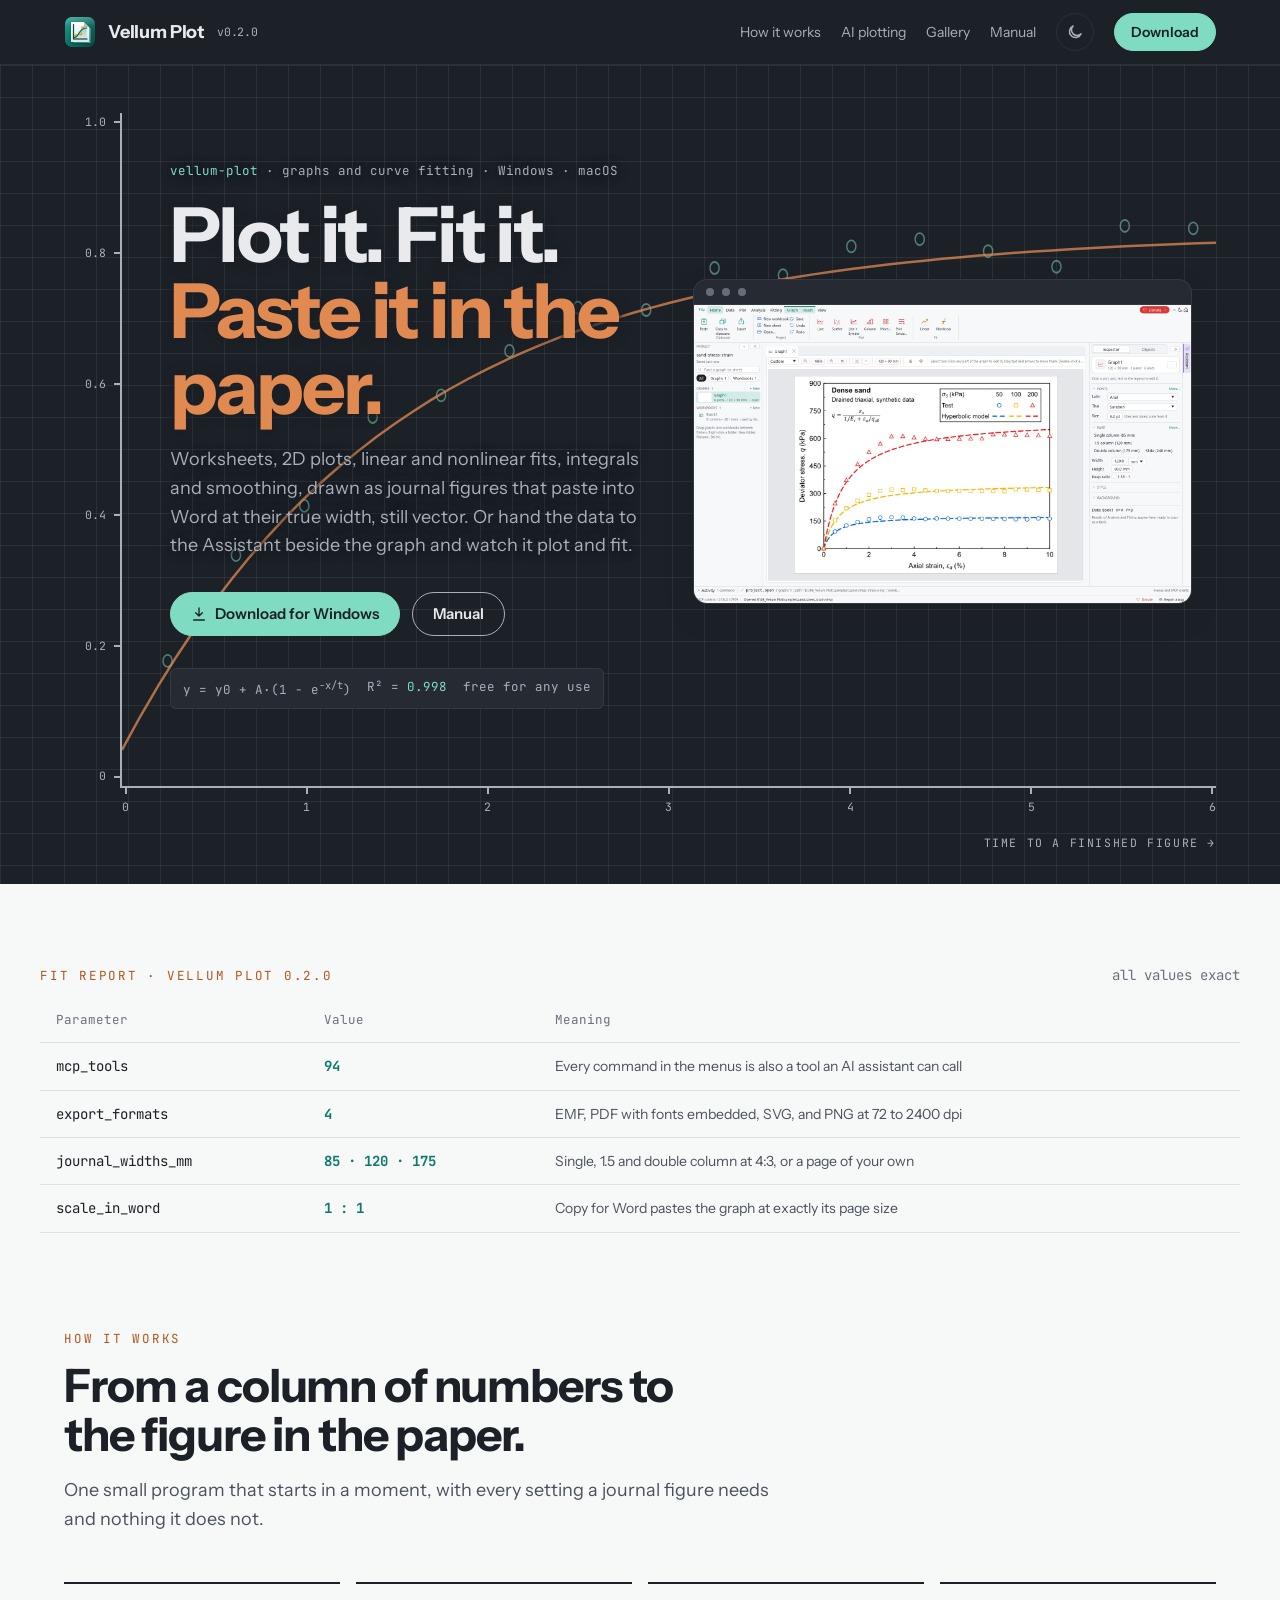
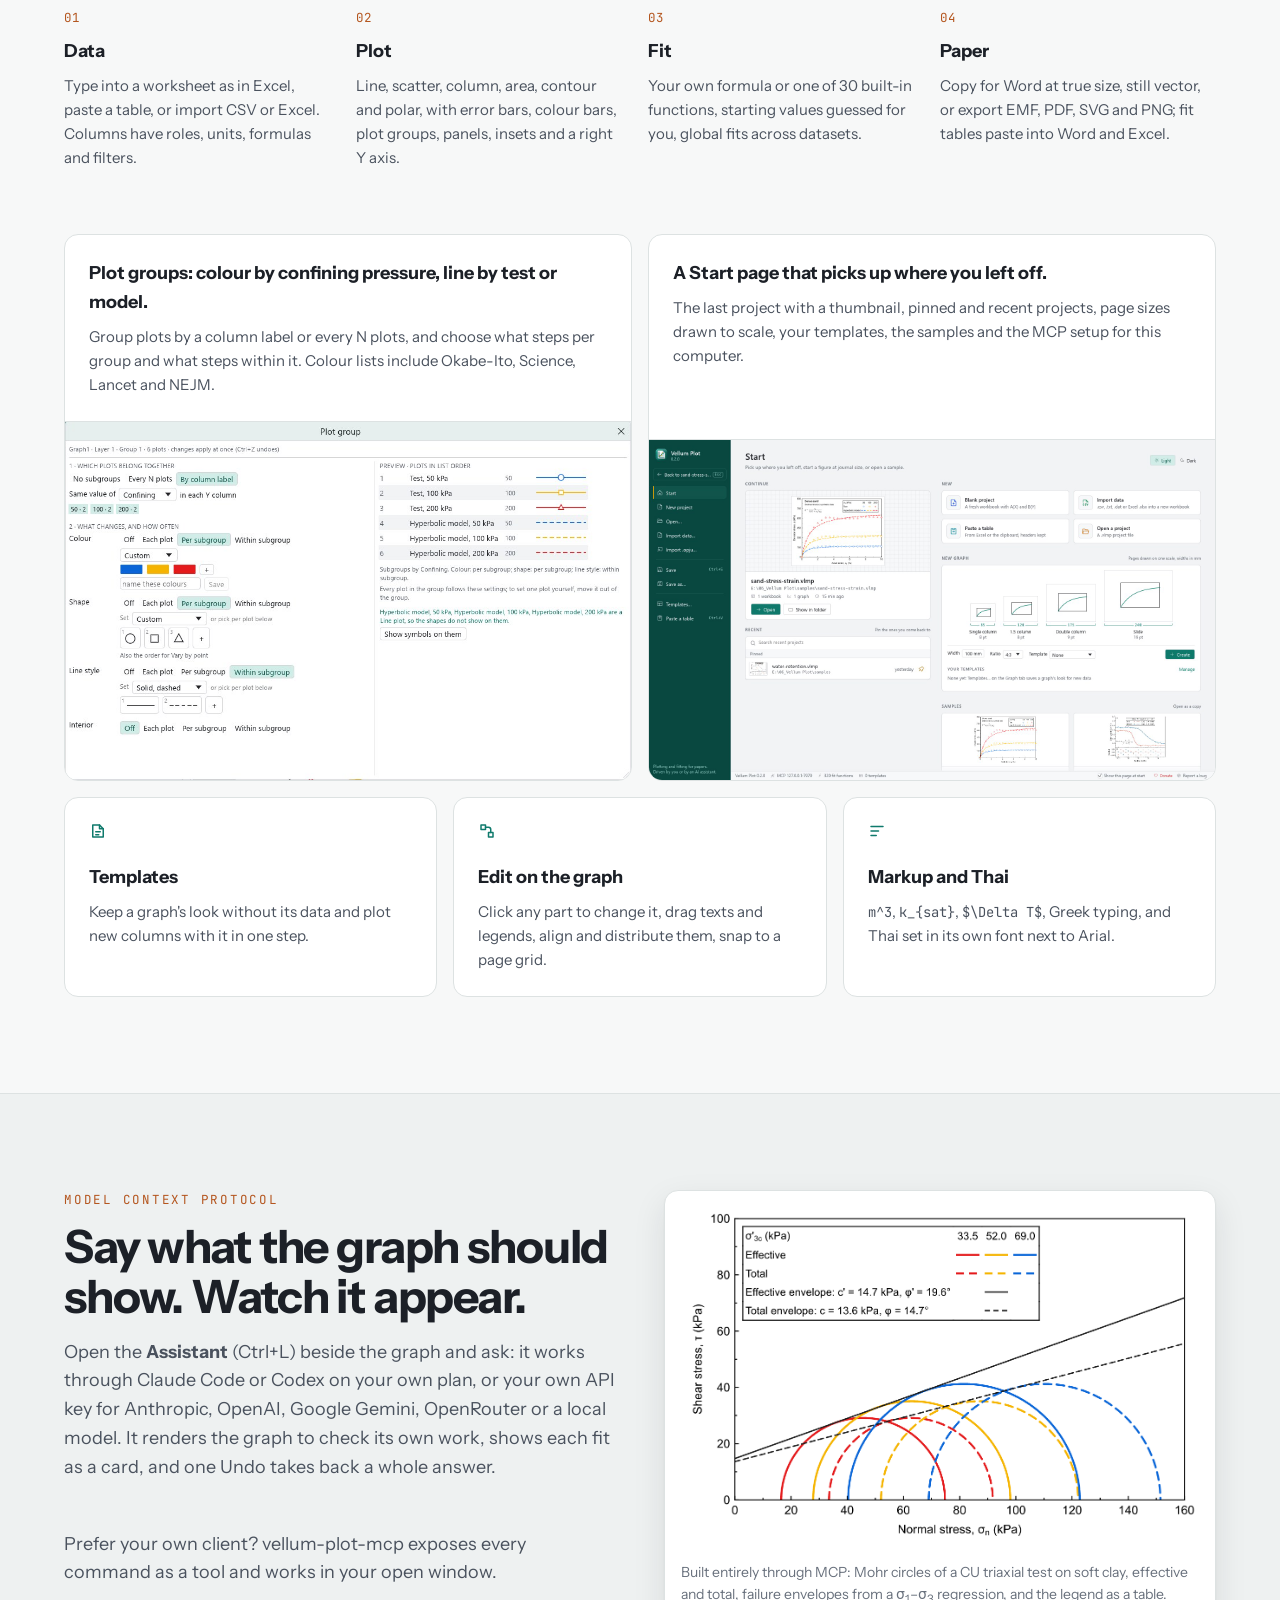
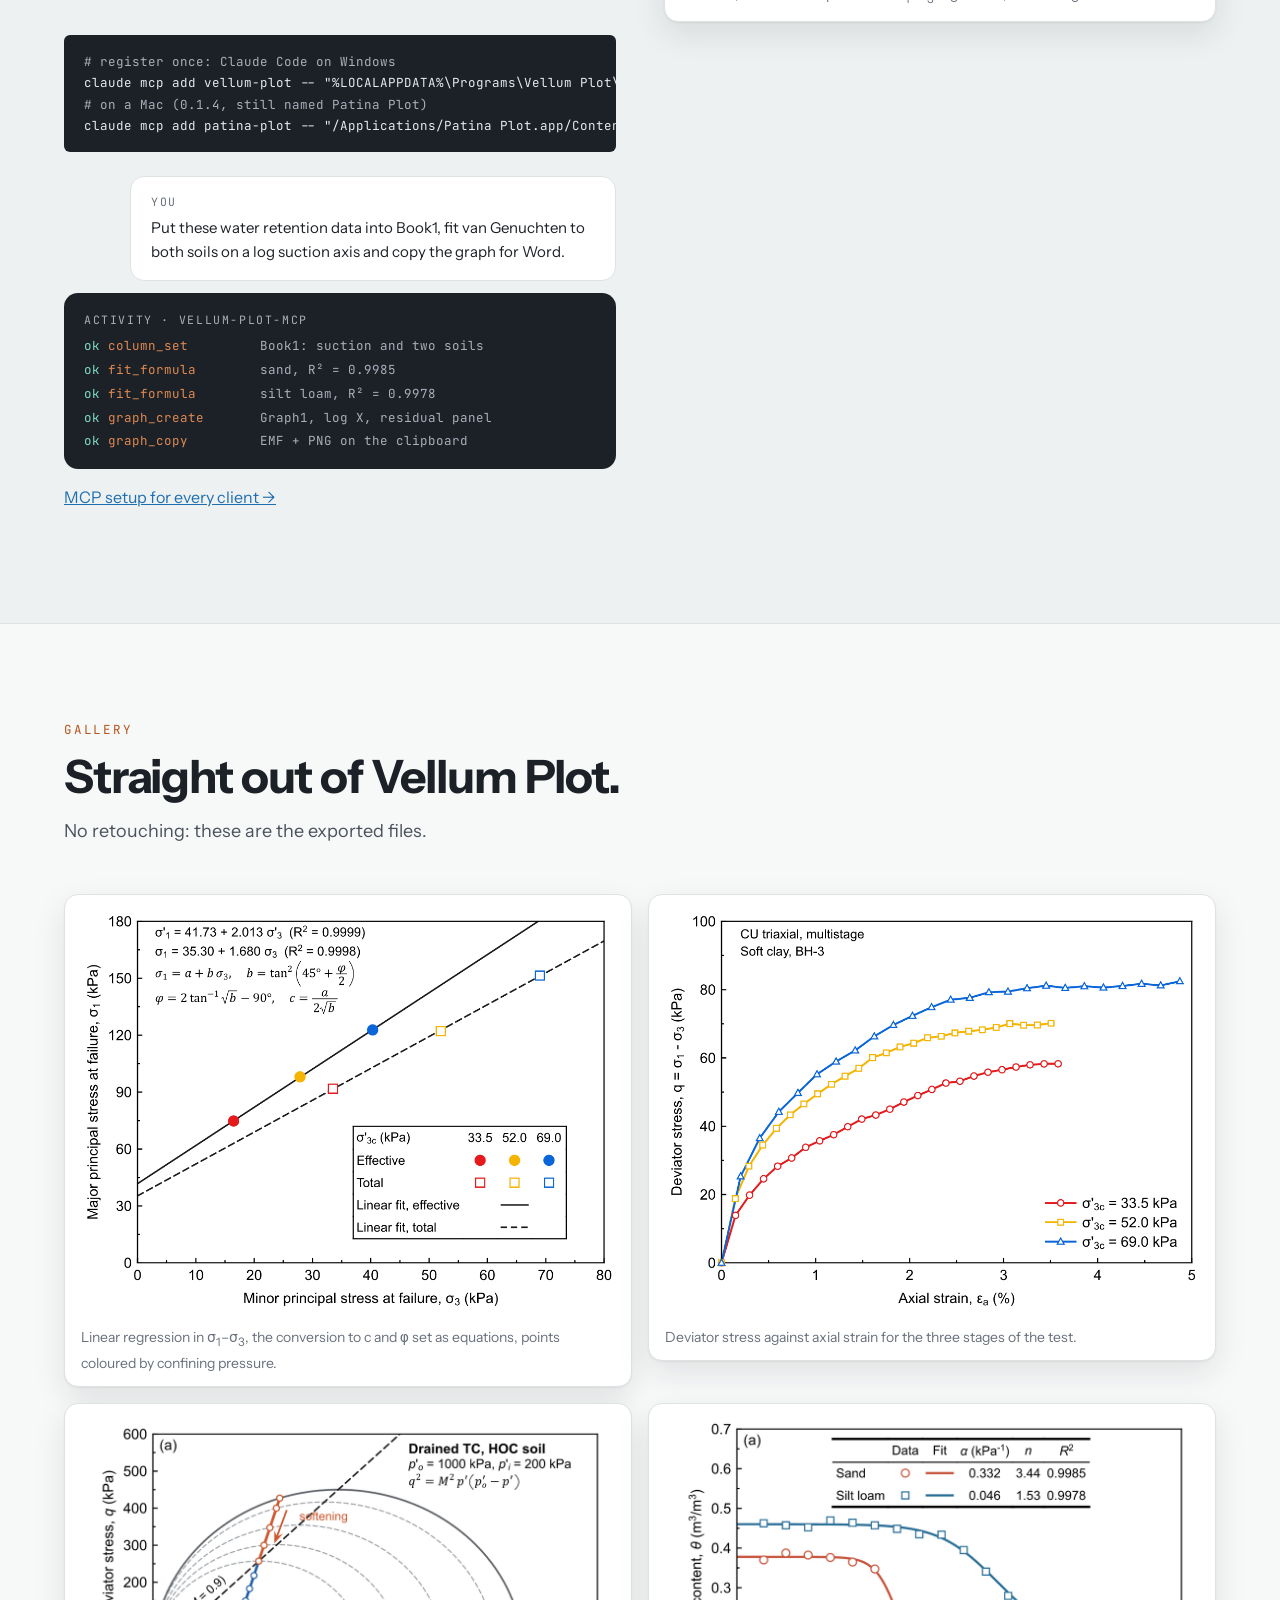
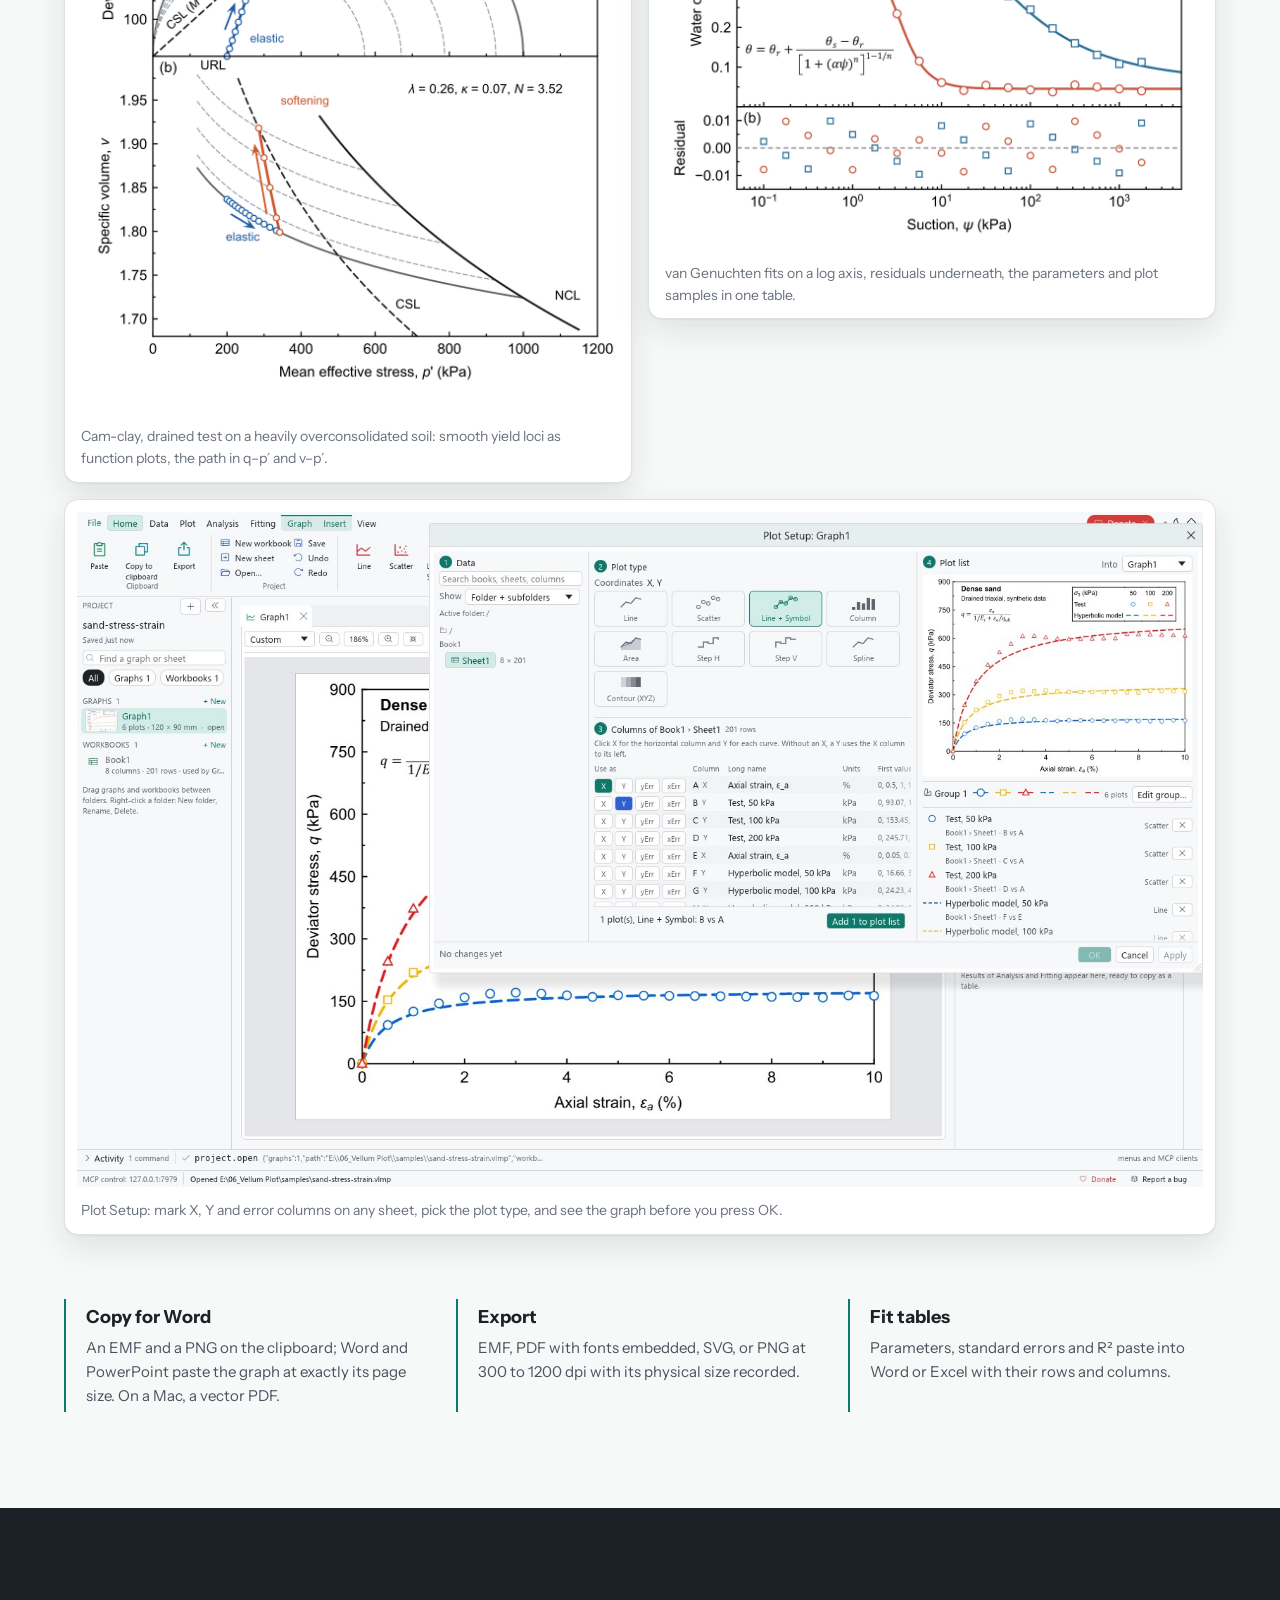
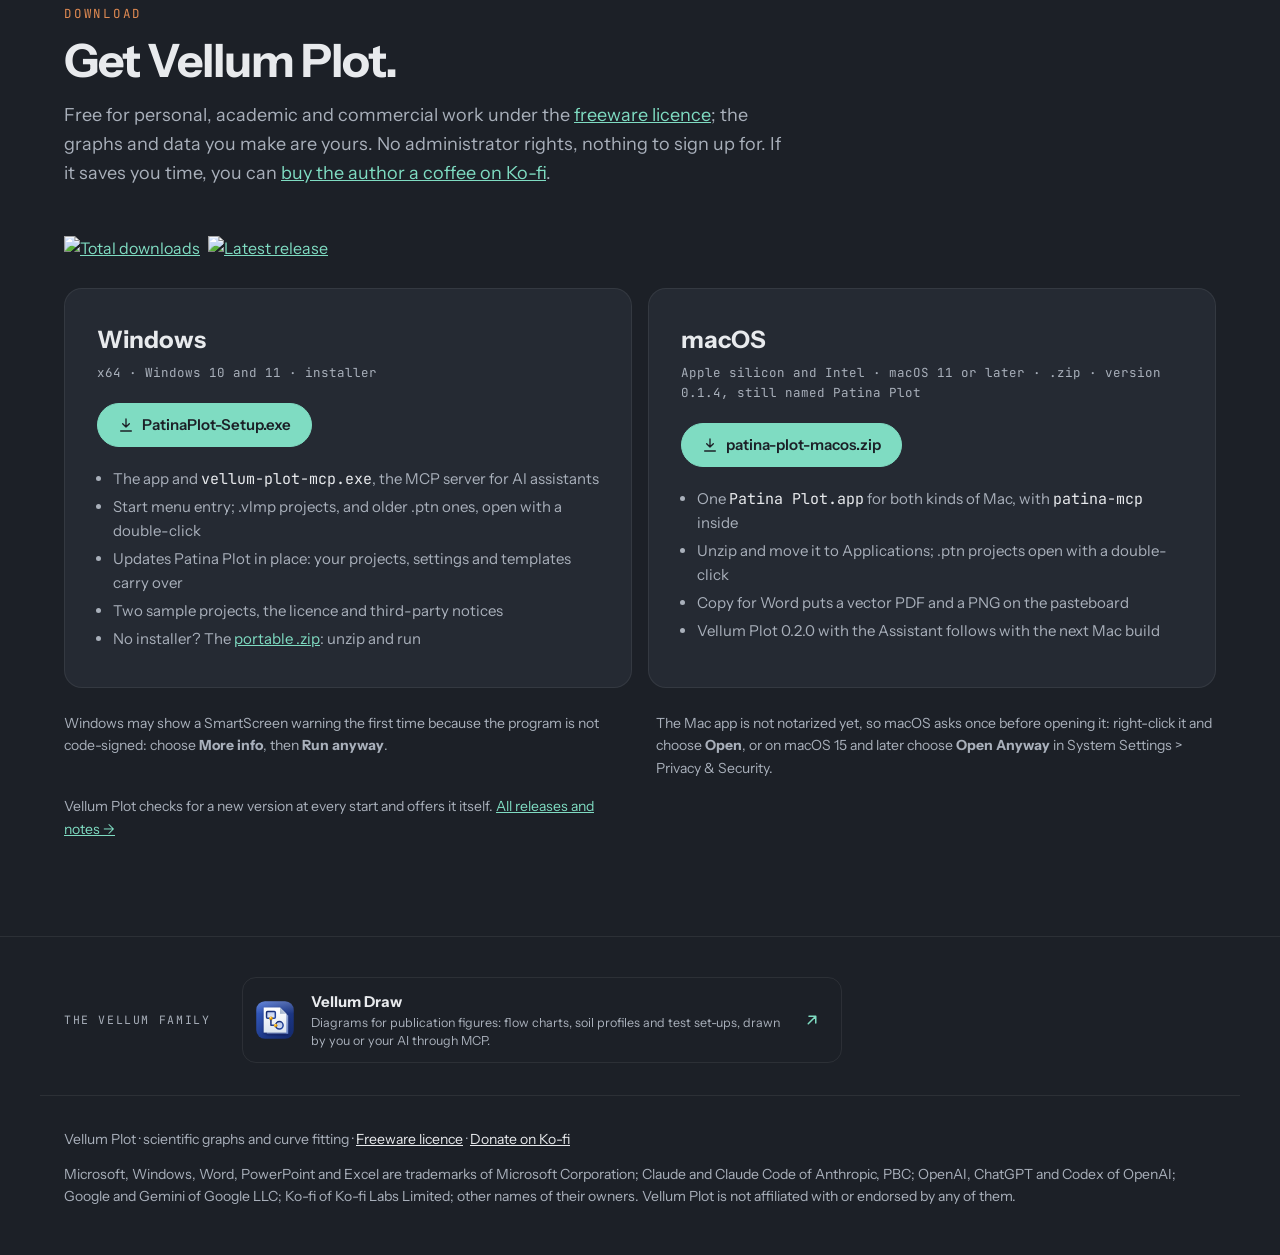
==== index.html @ aa78fe6f "Vellum Plot site: moved from patinaplot.github.io, for 0.2.0 Co-Authored-By: Claude Opus 5.5 <norepl" ====
<!doctype html>
<html lang="en">
<head>
<meta charset="utf-8">
<meta name="viewport" content="width=device-width, initial-scale=1">
<title>Vellum Plot: scientific graphs and curve fitting</title>
<meta name="description" content="Vellum Plot is a light, fast app for scientific graphs and curve fitting. Plot and fit your data, paste the graph into Word as vector EMF at journal size, and let an AI assistant plot and fit for you, in the app or through MCP.">
<link rel="icon" href="assets/icon.svg?v=2" type="image/svg+xml">
<link rel="preconnect" href="https://fonts.googleapis.com">
<link rel="preconnect" href="https://fonts.gstatic.com" crossorigin>
<link href="https://fonts.googleapis.com/css2?family=Instrument+Sans:wght@400;600;700&family=JetBrains+Mono:wght@400;700&display=swap" rel="stylesheet">
<link rel="stylesheet" href="style.css?v=3">
<script src="theme.js"></script>
</head>
<body>

<header class="top">
  <div class="wrap">
    <a class="brand" href="./"><img src="assets/icon-256.png?v=2" alt="">Vellum Plot <small>v0.2.0</small></a>
    <nav>
      <a href="#workflow">How it works</a>
      <a href="#agents">AI plotting</a>
      <a href="#gallery">Gallery</a>
      <a href="manual.html">Manual</a>
      <button class="theme-toggle" type="button" aria-label="Switch theme">
        <svg class="to-dark" viewBox="0 0 24 24" fill="none" stroke="currentColor" stroke-width="2" stroke-linecap="round" stroke-linejoin="round" aria-hidden="true"><path d="M20 14.5A8 8 0 1 1 9.5 4a6.5 6.5 0 0 0 10.5 10.5z"/></svg>
        <svg class="to-light" viewBox="0 0 24 24" fill="none" stroke="currentColor" stroke-width="2" stroke-linecap="round" stroke-linejoin="round" aria-hidden="true"><circle cx="12" cy="12" r="4"/><path d="M12 2v2M12 20v2M4.9 4.9l1.4 1.4M17.7 17.7l1.4 1.4M2 12h2M20 12h2M4.9 19.1l1.4-1.4M17.7 6.3l1.4-1.4"/></svg>
      </button>
      <a class="btn small primary" href="#download">Download</a>
    </nav>
  </div>
</header>

<main>
<div class="hero">
  <div class="wrap">
    <div class="plot">
      <ul class="y-ticks" aria-hidden="true"><li><span>1.0</span></li><li><span>0.8</span></li><li><span>0.6</span></li><li><span>0.4</span></li><li><span>0.2</span></li><li><span>0</span></li></ul>
      <ul class="x-ticks" aria-hidden="true"><li>0</li><li>1</li><li>2</li><li>3</li><li>4</li><li>5</li><li>6</li></ul>
      <span class="axis-title" aria-hidden="true">time to a finished figure →</span>
      <svg class="curve" viewBox="0 0 1200 560" preserveAspectRatio="none" aria-hidden="true">
        <g class="pts"><circle cx="50" cy="456" r="5"/><circle cx="125" cy="368" r="5"/><circle cx="200" cy="327" r="5"/><circle cx="275" cy="253" r="5"/><circle cx="350" cy="235" r="5"/><circle cx="425" cy="198" r="5"/><circle cx="500" cy="162" r="5"/><circle cx="575" cy="164" r="5"/><circle cx="650" cy="129" r="5"/><circle cx="725" cy="135" r="5"/><circle cx="800" cy="111" r="5"/><circle cx="875" cy="105" r="5"/><circle cx="950" cy="115" r="5"/><circle cx="1025" cy="128" r="5"/><circle cx="1100" cy="94" r="5"/><circle cx="1175" cy="96" r="5"/></g>
        <path class="fit" vector-effect="non-scaling-stroke" d="M0 530.0 L20 502.3 L40 476.3 L60 452.1 L80 429.3 L100 408.1 L120 388.2 L140 369.6 L160 352.3 L180 336.0 L200 320.8 L220 306.5 L240 293.2 L260 280.8 L280 269.1 L300 258.2 L320 248.0 L340 238.4 L360 229.5 L380 221.2 L400 213.3 L420 206.0 L440 199.2 L460 192.8 L480 186.8 L500 181.2 L520 176.0 L540 171.1 L560 166.5 L580 162.2 L600 158.2 L620 154.4 L640 150.9 L660 147.6 L680 144.6 L700 141.7 L720 139.0 L740 136.5 L760 134.1 L780 131.9 L800 129.9 L820 128.0 L840 126.1 L860 124.5 L880 122.9 L900 121.4 L920 120.0 L940 118.7 L960 117.5 L980 116.4 L1000 115.3 L1020 114.4 L1040 113.4 L1060 112.6 L1080 111.7 L1100 111.0 L1120 110.3 L1140 109.6 L1160 109.0 L1180 108.4 L1200 107.9"/>
      </svg>
      <div class="hero-text">
        <p class="kicker">vellum-plot <span>· graphs and curve fitting · Windows · macOS</span></p>
        <h1>Plot it. Fit it. <span class="hl">Paste it in the paper.</span></h1>
        <p class="lede">Worksheets, 2D plots, linear and nonlinear fits, integrals and smoothing,
          drawn as journal figures that paste into Word at their true width, still vector. Or hand
          the data to the Assistant beside the graph and watch it plot and fit.</p>
        <div class="cta">
          <a class="btn primary" href="#download">
            <svg viewBox="0 0 24 24" fill="none" stroke="currentColor" stroke-width="2" stroke-linecap="round" stroke-linejoin="round" aria-hidden="true"><path d="M12 3v12m0 0-5-5m5 5 5-5M4 21h16"/></svg>
            <span id="get-label">Download for Windows</span>
          </a>
          <a class="btn ghost" href="manual.html">Manual</a>
        </div>
        <p class="readout" aria-label="Fit result"><span>y = y0 + A·(1 − e<sup>−x/t</sup>)</span><span>R² = <b>0.998</b></span><span>free for any use</span></p>
      </div>
      <div class="window">
        <div class="bar" aria-hidden="true"><i></i><i></i><i></i></div>
        <img src="assets/screenshot.jpg?v=3" width="1600" height="960" alt="The Vellum Plot window with a graph of deviator stress against axial strain for a dense sand at three confining pressures, tests against a hyperbolic model with a table legend, the Project Explorer on the left and the Inspector on the right">
      </div>
    </div>
  </div>
</div>

<div class="wrap report">
  <div class="report-head">
    <p class="label">Fit report · Vellum Plot 0.2.0</p>
    <p class="fine">all values exact</p>
  </div>
  <table>
    <tr><th>Parameter</th><th>Value</th><th>Meaning</th></tr>
    <tr><td>mcp_tools</td><td class="v">94</td><td>Every command in the menus is also a tool an AI assistant can call</td></tr>
    <tr><td>export_formats</td><td class="v">4</td><td>EMF, PDF with fonts embedded, SVG, and PNG at 72 to 2400 dpi</td></tr>
    <tr><td>journal_widths_mm</td><td class="v">85 · 120 · 175</td><td>Single, 1.5 and double column at 4:3, or a page of your own</td></tr>
    <tr><td>scale_in_word</td><td class="v">1 : 1</td><td>Copy for Word pastes the graph at exactly its page size</td></tr>
  </table>
</div>

<section id="workflow">
  <div class="wrap">
    <p class="label">How it works</p>
    <h2>From a column of numbers to the figure in the paper.</h2>
    <p class="sub">One small program that starts in a moment, with every setting a journal figure
      needs and nothing it does not.</p>
    <div class="flow">
      <div class="step"><h3>Data</h3><p>Type into a worksheet as in Excel, paste a table, or
        import CSV or Excel. Columns have roles, units, formulas and filters.</p></div>
      <div class="step"><h3>Plot</h3><p>Line, scatter, column, area, contour and polar, with error bars,
        colour bars, plot groups, panels, insets and a right Y axis.</p></div>
      <div class="step"><h3>Fit</h3><p>Your own formula or one of 30 built-in functions,
        starting values guessed for you, global fits across datasets.</p></div>
      <div class="step"><h3>Paper</h3><p>Copy for Word at true size, still vector, or export EMF,
        PDF, SVG and PNG; fit tables paste into Word and Excel.</p></div>
    </div>

    <div class="bento">
      <div class="tile wide">
        <div class="txt">
          <h3>Plot groups: colour by confining pressure, line by test or model.</h3>
          <p>Group plots by a column label or every N plots, and choose what steps per group and
            what steps within it. Colour lists include Okabe-Ito, Science, Lancet and NEJM.</p>
        </div>
        <img src="assets/feature-groups.jpg?v=3" width="980" height="620" loading="lazy" alt="The Plot group window: six plots grouped by a Confining column label, a colour and symbol per subgroup and line style stepping within each">
      </div>
      <div class="tile wide">
        <div class="txt">
          <h3>A Start page that picks up where you left off.</h3>
          <p>The last project with a thumbnail, pinned and recent projects, page sizes drawn to
            scale, your templates, the samples and the MCP setup for this computer.</p>
        </div>
        <img src="assets/feature-start.jpg?v=3" width="1600" height="960" loading="lazy" alt="The Vellum Plot Start page with the last project, recent projects, new graph page sizes and samples">
      </div>
      <div class="tile">
        <svg class="ic" viewBox="0 0 24 24" fill="none" stroke="currentColor" stroke-width="2" stroke-linecap="round" stroke-linejoin="round" aria-hidden="true"><path d="M5 4h9l5 5v11H5z"/><path d="M14 4v5h5M9 13h6M9 17h4"/></svg>
        <h3>Templates</h3>
        <p>Keep a graph's look without its data and plot new columns with it in one step.</p>
      </div>
      <div class="tile">
        <svg class="ic" viewBox="0 0 24 24" fill="none" stroke="currentColor" stroke-width="2" stroke-linecap="round" stroke-linejoin="round" aria-hidden="true"><path d="M4 4h6v6H4zM14 14h6v6h-6z"/><path d="M10 7h4a3 3 0 0 1 3 3v4"/></svg>
        <h3>Edit on the graph</h3>
        <p>Click any part to change it, drag texts and legends, align and distribute them, snap
          to a page grid.</p>
      </div>
      <div class="tile">
        <svg class="ic" viewBox="0 0 24 24" fill="none" stroke="currentColor" stroke-width="2" stroke-linecap="round" stroke-linejoin="round" aria-hidden="true"><path d="M4 6h16M4 12h10M4 18h7"/></svg>
        <h3>Markup and Thai</h3>
        <p><code>m^3</code>, <code>k_{sat}</code>, <code>$\Delta T$</code>, Greek typing, and Thai
          set in its own font next to Arial.</p>
      </div>
    </div>
  </div>
</section>

<section id="agents" class="band">
  <div class="wrap agent">
    <div>
      <p class="label">Model Context Protocol</p>
      <h2>Say what the graph should show. Watch it appear.</h2>
      <p class="sub">Open the <b>Assistant</b> (Ctrl+L) beside the graph and ask: it works through
        Claude Code or Codex on your own plan, or your own API key for Anthropic, OpenAI, Google
        Gemini, OpenRouter or a local model. It renders the graph to check its own work, shows each
        fit as a card, and one Undo takes back a whole answer.</p>
      <p class="sub">Prefer your own client? vellum-plot-mcp exposes every command as a tool and works
        in your open window.</p>
<pre class="code"><span class="c"># register once: Claude Code on Windows</span>
claude mcp add vellum-plot -- "%LOCALAPPDATA%\Programs\Vellum Plot\vellum-plot-mcp.exe" --gui
<span class="c"># on a Mac (0.1.4, still named Patina Plot)</span>
claude mcp add patina-plot -- "/Applications/Patina Plot.app/Contents/MacOS/patina-mcp" --gui</pre>
      <div class="chat">
        <p class="msg you">Put these water retention data into Book1, fit van Genuchten to both
          soils on a log suction axis and copy the graph for Word.</p>
<p class="msg log"><span class="ok">ok</span> <span class="t">column_set         </span><span class="d">Book1: suction and two soils</span>
<span class="ok">ok</span> <span class="t">fit_formula        </span><span class="d">sand, R² = 0.9985</span>
<span class="ok">ok</span> <span class="t">fit_formula        </span><span class="d">silt loam, R² = 0.9978</span>
<span class="ok">ok</span> <span class="t">graph_create       </span><span class="d">Graph1, log X, residual panel</span>
<span class="ok">ok</span> <span class="t">graph_copy         </span><span class="d">EMF + PNG on the clipboard</span></p>
      </div>
      <p class="more"><a href="manual.html#mcp">MCP setup for every client →</a></p>
    </div>
    <figure class="sheet">
      <img src="assets/mohr-circles.png" width="1213" height="797" loading="lazy" alt="Mohr circles of a consolidated-undrained triaxial test on soft clay at three confining pressures, effective stress as solid circles and total stress as dashed ones, with both failure envelopes and the legend laid out as a table">
      <figcaption>Built entirely through MCP: Mohr circles of a CU triaxial test on soft clay,
        effective and total, failure envelopes from a σ<sub>1</sub>–σ<sub>3</sub> regression, and
        the legend as a table.</figcaption>
    </figure>
  </div>
</section>

<section id="gallery">
  <div class="wrap">
    <p class="label">Gallery</p>
    <h2>Straight out of Vellum Plot.</h2>
    <p class="sub">No retouching: these are the exported files.</p>
    <div class="gallery">
      <figure class="sheet"><img src="assets/failure-regression.png" width="1039" height="780" loading="lazy" alt="Major against minor principal stress at failure with linear fits for effective and total stress, the conversion to c and phi written as equations, and a table legend">
        <figcaption>Linear regression in σ<sub>1</sub>–σ<sub>3</sub>, the conversion to c and φ
          set as equations, points coloured by confining pressure.</figcaption></figure>
      <figure class="sheet"><img src="assets/triaxial-shearing.png" width="1039" height="780" loading="lazy" alt="Deviator stress against axial strain for three stages of a multistage triaxial test">
        <figcaption>Deviator stress against axial strain for the three stages of the
          test.</figcaption></figure>
      <figure class="sheet"><img src="assets/cam-clay.png" width="1100" height="1212" loading="lazy" alt="Modified Cam-clay drained triaxial test on a heavily overconsolidated soil: the stress path with the initial and softening yield loci and the critical state line in q against p', and specific volume against p' with the normal compression, critical state and unloading-reloading lines">
        <figcaption>Cam-clay, drained test on a heavily overconsolidated soil: smooth yield loci
          as function plots, the path in q–p′ and v–p′.</figcaption></figure>
      <figure class="sheet"><img src="assets/water-retention.png" width="1100" height="880" loading="lazy" alt="Water content against suction for a sand and a silt loam on a log axis with van Genuchten fits, residuals underneath and a table of the fitted parameters">
        <figcaption>van Genuchten fits on a log axis, residuals underneath, the parameters and
          plot samples in one table.</figcaption></figure>
      <figure class="sheet wide"><img src="assets/feature-plot-setup.jpg?v=3" width="1600" height="960" loading="lazy" alt="The Plot Setup window: the sheets of the project, the columns marked X and Y, the plot types, and a preview of the graph with its six plots listed">
        <figcaption>Plot Setup: mark X, Y and error columns on any sheet, pick the plot type, and
          see the graph before you press OK.</figcaption></figure>
    </div>
    <div class="out" style="margin-top: var(--s11)">
      <div><h3>Copy for Word</h3><p>An EMF and a PNG on the clipboard; Word and PowerPoint paste
        the graph at exactly its page size. On a Mac, a vector PDF.</p></div>
      <div><h3>Export</h3><p>EMF, PDF with fonts embedded, SVG, or PNG at 300 to 1200 dpi with its
        physical size recorded.</p></div>
      <div><h3>Fit tables</h3><p>Parameters, standard errors and R² paste into Word or Excel with
        their rows and columns.</p></div>
    </div>
  </div>
</section>

<section id="download" class="get">
  <div class="wrap">
    <p class="label">Download</p>
    <h2>Get Vellum Plot.</h2>
    <p class="sub">Free for personal, academic and commercial work under the
      <a href="LICENSE.txt">freeware licence</a>; the graphs and data you make are yours. No
      administrator rights, nothing to sign up for. If it saves you time, you can
      <a href="https://ko-fi.com/kositabn">buy the author a coffee on Ko-fi</a>.</p>
    <p class="badges">
      <a href="https://github.com/VellumPlot/VellumPlot.github.io/releases"><img src="https://img.shields.io/github/downloads/VellumPlot/VellumPlot.github.io/total?style=flat&amp;label=downloads&amp;color=1f7a63&amp;labelColor=252a33" alt="Total downloads" height="20"></a>
      <a href="https://github.com/VellumPlot/VellumPlot.github.io/releases/latest"><img src="https://img.shields.io/github/v/release/VellumPlot/VellumPlot.github.io?style=flat&amp;label=release&amp;color=b4561f&amp;labelColor=252a33" alt="Latest release" height="20"></a>
    </p>
    <div class="platforms">
      <div class="platform">
        <h3>Windows</h3>
        <p class="meta">x64 · Windows 10 and 11 · installer</p>
        <a class="btn primary" href="https://github.com/VellumPlot/VellumPlot.github.io/releases/latest/download/PatinaPlot-Setup.exe">
          <svg viewBox="0 0 24 24" fill="none" stroke="currentColor" stroke-width="2" stroke-linecap="round" stroke-linejoin="round" aria-hidden="true"><path d="M12 3v12m0 0-5-5m5 5 5-5M4 21h16"/></svg>
          PatinaPlot-Setup.exe
        </a>
        <ul>
          <li>The app and <code>vellum-plot-mcp.exe</code>, the MCP server for AI assistants</li>
          <li>Start menu entry; .vlmp projects, and older .ptn ones, open with a double-click</li>
          <li>Updates Patina Plot in place: your projects, settings and templates carry over</li>
          <li>Two sample projects, the licence and third-party notices</li>
          <li>No installer? The <a href="https://github.com/VellumPlot/VellumPlot.github.io/releases/latest/download/patina-plot-windows-x64.zip">portable .zip</a>: unzip and run</li>
        </ul>
      </div>
      <div class="platform">
        <h3>macOS</h3>
        <p class="meta">Apple silicon and Intel · macOS 11 or later · .zip · version 0.1.4, still named Patina Plot</p>
        <a class="btn primary" href="https://github.com/PatinaPlot/PatinaPlot.github.io/releases/download/v0.1.4/patina-plot-macos.zip">
          <svg viewBox="0 0 24 24" fill="none" stroke="currentColor" stroke-width="2" stroke-linecap="round" stroke-linejoin="round" aria-hidden="true"><path d="M12 3v12m0 0-5-5m5 5 5-5M4 21h16"/></svg>
          patina-plot-macos.zip
        </a>
        <ul>
          <li>One <code>Patina Plot.app</code> for both kinds of Mac, with <code>patina-mcp</code> inside</li>
          <li>Unzip and move it to Applications; .ptn projects open with a double-click</li>
          <li>Copy for Word puts a vector PDF and a PNG on the pasteboard</li>
          <li>Vellum Plot 0.2.0 with the Assistant follows with the next Mac build</li>
        </ul>
      </div>
    </div>
    <div class="notes">
      <p class="fine">Windows may show a SmartScreen warning the first time because the program is
        not code-signed: choose <b>More info</b>, then <b>Run anyway</b>.</p>
      <p class="fine">The Mac app is not notarized yet, so macOS asks once before opening it: right-click
        it and choose <b>Open</b>, or on macOS 15 and later choose <b>Open Anyway</b> in System Settings &gt;
        Privacy &amp; Security.</p>
      <p class="fine">Vellum Plot checks for a new version at every start and offers it itself.
        <a href="https://github.com/VellumPlot/VellumPlot.github.io/releases">All releases and notes →</a></p>
    </div>
  </div>
</section>
</main>

<footer>
  <div class="wrap family">
    <span class="family-label">The Vellum family</span>
    <a class="sibling" href="https://vellumdraw.github.io/">
      <img src="assets/vellum-draw-icon.svg" width="40" height="40" alt="">
      <span><b>Vellum Draw</b><small>Diagrams for publication figures: flow charts, soil profiles and test set-ups, drawn by you or your AI through MCP.</small></span>
      <svg width="18" height="18" viewBox="0 0 24 24" fill="none" stroke="currentColor" stroke-width="2" stroke-linecap="round" stroke-linejoin="round" aria-hidden="true"><path d="M7 17 17 7M8 7h9v9"/></svg>
    </a>
  </div>
  <div class="wrap">
    <span>Vellum Plot · scientific graphs and curve fitting · <a href="LICENSE.txt">Freeware licence</a> · <a href="https://ko-fi.com/kositabn">Donate on Ko-fi</a></span>
    <span>Microsoft, Windows, Word, PowerPoint and Excel are trademarks of Microsoft Corporation; Claude and Claude Code of Anthropic, PBC; OpenAI, ChatGPT and Codex of OpenAI; Google and Gemini of Google LLC; Ko-fi of Ko-fi Labs Limited; other names of their owners. Vellum Plot is not affiliated with or endorsed by any of them.</span>
  </div>
</footer>
<script>
  if (/Mac/.test(navigator.platform || navigator.userAgent)) document.getElementById('get-label').textContent = 'Download for Mac';
</script>
</body>
</html>
---- style.css ----
/* Vellum Plot site. The page reads like a graph: a charcoal plot frame up top (the app's splash),
   a fit report for numbers, a tool log for the AI part. Every colour and size is a token below;
   the dark theme follows the system unless the visitor picks one (theme.js). */
:root {
  /* brand, the same in both themes */
  --charcoal: #1c2027;
  --charcoal-2: #252a33;
  --charcoal-line: rgba(255, 255, 255, 0.07);
  --on-charcoal: #e8eaed;
  --on-charcoal-2: #a9b0bb;
  --copper: #e08a52;
  --mint: #7fdcc2;

  /* page, light */
  --bg: #f7f8f8;
  --bg-2: #eef1f1;
  --card: #ffffff;
  --ink: #1c2027;
  --ink-2: #4a525e;
  --ink-3: #69717d;
  --rule: #dde2e2;
  --primary: #0f7a6c;
  --primary-ink: #ffffff;
  --accent: #b4561f;
  --link: #1f6fb0;
  --sheet: #ffffff;
  --shadow: 0 1px 2px rgba(28, 32, 39, 0.06), 0 12px 32px rgba(28, 32, 39, 0.10);

  /* type */
  --sans: "Instrument Sans", "Segoe UI", system-ui, sans-serif;
  --mono: "JetBrains Mono", Consolas, monospace;
  --fs-2xs: 11.5px;
  --fs-xs: 12.5px;
  --fs-sm: 14px;
  --fs-md: 15px;
  --fs-base: 16px;
  --fs-lg: 18px;
  --fs-h3: 18px;
  --fs-h3-lg: 24px;
  --fs-h2: clamp(30px, 4.2vw, 46px);
  --fs-h1: clamp(40px, 6.4vw, 76px);
  --fs-doc-h1: clamp(32px, 5vw, 46px);
  --fs-doc-h2: 28px;
  --tracking-caps: .14em;

  /* space and shape */
  --s1: 4px; --s2: 8px; --s3: 12px; --s4: 16px; --s5: 20px; --s6: 24px; --s7: 32px;
  --s8: 40px; --s9: 48px; --s10: 56px; --s11: 64px; --s12: 80px; --s13: 96px;
  --radius-sm: 6px;
  --radius: 14px;
  --radius-lg: 18px;
  --pill: 999px;
  --max: 1200px;
  --header-h: 64px;
  --axis-gap: 56px;
  --tick: 8px;
  --icon: 18px;
  --toggle: 38px;
  --touch: 44px;
  --toc-w: 220px;
  --hair: 1px;
  --line: 2px;
  --focus-gap: 3px;
  --dur: .15s;
  --draw: 2.4s;
}

@media (prefers-color-scheme: dark) {
  :root:not([data-theme="light"]) {
    --bg: #14181d;
    --bg-2: #191e24;
    --card: #1f252c;
    --ink: #e8eaed;
    --ink-2: #b6bdc7;
    --ink-3: #8e96a3;
    --rule: #2c343d;
    --primary: #7fdcc2;
    --primary-ink: #0f2a23;
    --accent: #ec9a63;
    --link: #8cc4f2;
    --shadow: 0 1px 2px rgba(0, 0, 0, 0.3), 0 12px 32px rgba(0, 0, 0, 0.4);
  }
}
:root[data-theme="dark"] {
  --bg: #14181d;
  --bg-2: #191e24;
  --card: #1f252c;
  --ink: #e8eaed;
  --ink-2: #b6bdc7;
  --ink-3: #8e96a3;
  --rule: #2c343d;
  --primary: #7fdcc2;
  --primary-ink: #0f2a23;
  --accent: #ec9a63;
  --link: #8cc4f2;
  --shadow: 0 1px 2px rgba(0, 0, 0, 0.3), 0 12px 32px rgba(0, 0, 0, 0.4);
}
:root { color-scheme: light; }
:root[data-theme="dark"] { color-scheme: dark; }
@media (prefers-color-scheme: dark) { :root:not([data-theme="light"]) { color-scheme: dark; } }

* { box-sizing: border-box; }
html { scroll-behavior: smooth; }
body {
  margin: 0; background: var(--bg); color: var(--ink);
  font-family: var(--sans); font-size: var(--fs-base); line-height: 1.6;
  -webkit-font-smoothing: antialiased;
}
img { max-width: 100%; height: auto; display: block; }
a { color: var(--link); }
code, pre, kbd { font-family: var(--mono); }
:focus-visible { outline: var(--line) solid var(--primary); outline-offset: var(--focus-gap); border-radius: var(--s1); }
.wrap { max-width: var(--max); margin: 0 auto; padding: 0 var(--s6); }

/* ---------- header: part of the charcoal band ---------- */
.top { position: sticky; top: 0; z-index: 10; background: var(--charcoal); border-bottom: var(--hair) solid var(--charcoal-line); }
.top .wrap { display: flex; align-items: center; gap: var(--s6); height: var(--header-h); }
.brand { display: flex; align-items: center; gap: var(--s3); color: var(--on-charcoal); text-decoration: none; font-weight: 700; font-size: var(--fs-lg); letter-spacing: -0.01em; }
.brand img { width: var(--s7); height: var(--s7); }
.brand small { font-family: var(--mono); font-weight: 400; font-size: var(--fs-2xs); color: var(--on-charcoal-2); }
.top nav { margin-left: auto; display: flex; gap: var(--s5); align-items: center; }
.top nav a { color: var(--on-charcoal-2); text-decoration: none; font-size: var(--fs-sm); white-space: nowrap; }
.brand { white-space: nowrap; }
.top nav a:hover { color: var(--on-charcoal); }

.btn {
  display: inline-flex; align-items: center; gap: var(--s2); min-height: var(--touch);
  padding: 0 var(--s5); border-radius: var(--pill); text-decoration: none;
  font-family: var(--sans); font-weight: 600; font-size: var(--fs-md);
  border: var(--hair) solid var(--rule); color: var(--ink); background: var(--card);
  transition: transform var(--dur) ease, box-shadow var(--dur) ease;
}
.btn:hover { transform: translateY(-1px); box-shadow: var(--shadow); }
.btn svg { width: var(--s4); height: var(--s4); }
.btn.primary { background: var(--mint); border-color: var(--mint); color: var(--charcoal); }
.btn.ghost { background: transparent; border-color: var(--on-charcoal-2); color: var(--on-charcoal); }
.btn.small { min-height: var(--toggle); padding: 0 var(--s4); font-size: var(--fs-sm); }
.top nav .btn.primary { color: var(--charcoal); }

.theme-toggle {
  display: inline-grid; place-items: center; width: var(--toggle); height: var(--toggle);
  border-radius: var(--pill); border: var(--hair) solid var(--charcoal-line); background: transparent;
  color: var(--on-charcoal-2); cursor: pointer; padding: 0;
}
.theme-toggle:hover { color: var(--on-charcoal); }
.theme-toggle svg { width: var(--icon); height: var(--icon); }
.theme-toggle .to-light { display: none; }
:root[data-theme="dark"] .theme-toggle .to-dark { display: none; }
:root[data-theme="dark"] .theme-toggle .to-light { display: block; }

/* ---------- hero: a plot frame ---------- */
.hero {
  background-color: var(--charcoal); color: var(--on-charcoal);
  background-image:
    linear-gradient(var(--charcoal-line) var(--hair), transparent var(--hair)),
    linear-gradient(90deg, var(--charcoal-line) var(--hair), transparent var(--hair));
  background-size: var(--s7) var(--s7);
  padding-bottom: var(--s13);
  overflow: hidden;
}
.plot {
  position: relative; margin: var(--s9) 0 0 var(--axis-gap);
  border-left: var(--line) solid var(--on-charcoal-2); border-bottom: var(--line) solid var(--on-charcoal-2);
  padding: var(--s9) var(--s6) var(--s11) var(--s9);
  display: grid; grid-template-columns: minmax(0, 1fr) minmax(0, 1.05fr); gap: var(--s9); align-items: center;
}
.y-ticks, .x-ticks { position: absolute; margin: 0; padding: 0; list-style: none; font-family: var(--mono); font-size: var(--fs-2xs); color: var(--on-charcoal-2); }
.y-ticks { left: calc(-1 * var(--axis-gap)); top: 0; bottom: 0; width: var(--axis-gap); display: flex; flex-direction: column; justify-content: space-between; }
.y-ticks li { display: flex; align-items: center; justify-content: flex-end; gap: var(--s2); }
.y-ticks li::after { content: ""; width: var(--tick); height: var(--line); background: var(--on-charcoal-2); }
.x-ticks { left: 0; right: 0; top: 100%; display: flex; justify-content: space-between; }
.x-ticks li { display: flex; flex-direction: column; align-items: center; gap: var(--s1); }
.x-ticks li::before { content: ""; width: var(--line); height: var(--tick); background: var(--on-charcoal-2); }
.axis-title { position: absolute; right: 0; top: calc(100% + var(--s9)); font-family: var(--mono); font-size: var(--fs-2xs); color: var(--on-charcoal-2); letter-spacing: var(--tracking-caps); text-transform: uppercase; }
.curve { position: absolute; inset: 0; width: 100%; height: 100%; pointer-events: none; }
.curve .fit { fill: none; stroke: var(--copper); stroke-width: 2.5; opacity: .75; stroke-dasharray: 1600; stroke-dashoffset: 1600; animation: draw var(--draw) ease-out .3s forwards; }
.curve .pts circle { fill: none; stroke: var(--mint); stroke-width: 1.6; opacity: .5; }
@keyframes draw { to { stroke-dashoffset: 0; } }
@media (prefers-reduced-motion: reduce) {
  html { scroll-behavior: auto; }
  .curve .fit { animation: none; stroke-dashoffset: 0; }
  .btn { transition: none; }
}
.hero-text { position: relative; text-shadow: 0 0 var(--s3) var(--charcoal), 0 0 var(--s1) var(--charcoal); }
.hero-text .btn, .hero-text .readout { text-shadow: none; }
.kicker { font-family: var(--mono); font-size: var(--fs-xs); color: var(--mint); margin: 0 0 var(--s4); }
.kicker span { color: var(--on-charcoal-2); }
h1 { font-weight: 700; font-size: var(--fs-h1); line-height: 1.0; letter-spacing: -0.035em; margin: 0 0 var(--s5); }
h1 .hl { color: var(--copper); }
.lede { font-size: var(--fs-lg); color: var(--on-charcoal-2); max-width: 52ch; margin: 0 0 var(--s7); }
.cta { display: flex; flex-wrap: wrap; gap: var(--s3); align-items: center; }
.readout {
  display: inline-flex; flex-wrap: wrap; gap: var(--s1) var(--s4); margin-top: var(--s7);
  font-family: var(--mono); font-size: var(--fs-xs); color: var(--on-charcoal-2);
  border: var(--hair) solid var(--charcoal-line); border-radius: var(--radius-sm); padding: var(--s2) var(--s3);
  background: var(--charcoal-2);
}
.readout b { color: var(--mint); font-weight: 400; }
.window { position: relative; border-radius: var(--radius); overflow: hidden; background: var(--charcoal-2); border: var(--hair) solid var(--charcoal-line); box-shadow: var(--shadow); }
.window .bar { display: flex; gap: var(--s2); padding: var(--s2) var(--s3); border-bottom: var(--hair) solid var(--charcoal-line); }
.window .bar i { width: var(--s2); height: var(--s2); border-radius: 50%; background: var(--on-charcoal-2); opacity: .5; }

/* ---------- fit report (numbers) ---------- */
.report { padding: var(--s12) 0 0; }
.report-head { display: flex; flex-wrap: wrap; align-items: baseline; justify-content: space-between; gap: var(--s3); margin-bottom: var(--s3); }
.label { font-family: var(--mono); font-size: var(--fs-xs); letter-spacing: var(--tracking-caps); text-transform: uppercase; color: var(--accent); margin: 0; }
.report-head .fine { font-family: var(--mono); }
.report table { width: 100%; border-collapse: collapse; font-family: var(--mono); font-size: var(--fs-sm); margin: 0; }
.report th, .report td { text-align: left; padding: var(--s3) var(--s4); border-bottom: var(--hair) solid var(--rule); }
.report th { font-weight: 400; color: var(--ink-3); background: transparent; font-size: var(--fs-xs); }
.report td:first-child { color: var(--ink); }
.report td.v { color: var(--primary); font-weight: 700; white-space: nowrap; }
.report td:last-child { color: var(--ink-2); font-family: var(--sans); }

/* ---------- sections ---------- */
section { padding: var(--s13) 0; }
.band { background: var(--bg-2); border-top: var(--hair) solid var(--rule); border-bottom: var(--hair) solid var(--rule); }
h2 { font-weight: 700; font-size: var(--fs-h2); line-height: 1.08; letter-spacing: -0.025em; margin: var(--s3) 0 var(--s4); max-width: 20ch; }
.sub { color: var(--ink-2); font-size: var(--fs-lg); max-width: 60ch; margin: 0 0 var(--s9); }

/* Workflow: four steps across */
.flow { display: grid; grid-template-columns: repeat(4, minmax(0, 1fr)); gap: var(--s4); counter-reset: f; }
.step { padding: var(--s5) 0 0; border-top: var(--line) solid var(--ink); counter-increment: f; }
.step::before { content: "0" counter(f); font-family: var(--mono); font-size: var(--fs-xs); color: var(--accent); }
.step h3 { margin: var(--s2) 0; font-size: var(--fs-h3); }
.step p { margin: 0; color: var(--ink-2); font-size: var(--fs-md); padding-right: var(--s3); }

/* Bento */
.bento { display: grid; grid-template-columns: repeat(6, minmax(0, 1fr)); gap: var(--s4); margin-top: var(--s11); }
.tile { background: var(--card); border: var(--hair) solid var(--rule); border-radius: var(--radius); padding: var(--s6); grid-column: span 2; }
.tile.wide { grid-column: span 3; padding: 0; overflow: hidden; display: flex; flex-direction: column; }
.tile.wide .txt { padding: var(--s6); }
.tile.wide img { border-top: var(--hair) solid var(--rule); margin-top: auto; }
.tile h3 { margin: 0 0 var(--s2); font-size: var(--fs-h3); }
.tile p { margin: 0; color: var(--ink-2); font-size: var(--fs-md); }
.tile .ic { width: var(--icon); height: var(--icon); color: var(--primary); margin-bottom: var(--s4); }
.tile code { font-size: .92em; }

/* AI: a conversation and its tool log */
.agent { display: grid; grid-template-columns: minmax(0, 1fr) minmax(0, 1fr); gap: var(--s9); align-items: start; }
.chat { display: grid; gap: var(--s3); margin-top: var(--s6); }
.msg { border-radius: var(--radius); padding: var(--s4) var(--s5); font-size: var(--fs-md); margin: 0; }
.msg.you { background: var(--card); border: var(--hair) solid var(--rule); justify-self: end; max-width: 88%; }
.msg.you::before, .msg.log::before { display: block; font-family: var(--mono); font-size: var(--fs-2xs); letter-spacing: var(--tracking-caps); text-transform: uppercase; margin-bottom: var(--s1); }
.msg.you::before { content: "You"; color: var(--ink-3); }
.msg.log { background: var(--charcoal); color: var(--on-charcoal); font-family: var(--mono); font-size: var(--fs-xs); line-height: 1.9; white-space: pre-wrap; }
.msg.log::before { content: "Activity · vellum-plot-mcp"; color: var(--on-charcoal-2); }
.msg.log .ok { color: var(--mint); }
.msg.log .t { color: var(--copper); }
.msg.log .d { color: var(--on-charcoal-2); }
pre.code {
  background: var(--charcoal); color: var(--on-charcoal); border-radius: var(--radius-sm);
  padding: var(--s4) var(--s5); overflow-x: auto; font-size: var(--fs-xs); line-height: 1.7; margin: var(--s4) 0;
}
pre.code .c { color: var(--on-charcoal-2); }
pre.code .k { color: var(--mint); }
pre.code .s { color: var(--copper); }
figure { margin: 0; }
figure.sheet { background: var(--sheet); border: var(--hair) solid var(--rule); border-radius: var(--radius); padding: var(--s3); box-shadow: var(--shadow); }
figcaption { color: var(--ink-3); font-size: var(--fs-sm); margin-top: var(--s3); }
.sheet figcaption { padding: 0 var(--s1); }
.more { margin-top: var(--s4); }

/* Gallery */
.gallery { display: grid; grid-template-columns: repeat(2, minmax(0, 1fr)); gap: var(--s4); align-items: start; }
.gallery .wide { grid-column: 1 / -1; }

/* To the paper */
.out { display: grid; grid-template-columns: repeat(3, minmax(0, 1fr)); gap: var(--s6); }
.out div { border-left: var(--line) solid var(--primary); padding: var(--s1) 0 var(--s1) var(--s5); }
.out h3 { margin: 0 0 var(--s1); font-size: var(--fs-h3); }
.out p { margin: 0; color: var(--ink-2); font-size: var(--fs-md); }
kbd { font-size: var(--fs-xs); background: var(--bg-2); border: var(--hair) solid var(--rule); border-bottom-width: var(--line); border-radius: var(--radius-sm); padding: 0 var(--s1); }

/* Download: back on charcoal */
.get { background: var(--charcoal); color: var(--on-charcoal); }
.get .label { color: var(--copper); }
.get .sub, .get .fine { color: var(--on-charcoal-2); }
.get a:not(.btn) { color: var(--mint); }
.platforms { display: grid; grid-template-columns: repeat(2, minmax(0, 1fr)); gap: var(--s4); margin: var(--s7) 0 var(--s6); }
.platform { border: var(--hair) solid var(--charcoal-line); border-radius: var(--radius-lg); padding: var(--s7); background: var(--charcoal-2); }
.platform h3 { margin: 0; font-size: var(--fs-h3-lg); display: flex; align-items: center; gap: var(--s2); }
.platform .meta { font-family: var(--mono); font-size: var(--fs-xs); color: var(--on-charcoal-2); margin: var(--s1) 0 var(--s5); }
.platform ul { margin: var(--s5) 0 0; padding-left: var(--s4); color: var(--on-charcoal-2); font-size: var(--fs-md); }
.platform li { margin-bottom: var(--s1); }
.platform code { color: var(--on-charcoal); }
.tag { font-family: var(--mono); font-size: var(--fs-2xs); text-transform: uppercase; letter-spacing: .08em; color: var(--copper); border: var(--hair) solid var(--copper); border-radius: var(--pill); padding: 0 var(--s2); }
.badges { display: flex; flex-wrap: wrap; gap: var(--s2); }
.badges img { height: var(--s5); width: auto; }
.fine { color: var(--ink-3); font-size: var(--fs-sm); margin: 0; }
.notes { display: grid; grid-template-columns: repeat(2, minmax(0, 1fr)); gap: var(--s4) var(--s7); }

footer { padding: var(--s8) 0 var(--s9); color: var(--on-charcoal-2); font-size: var(--fs-sm); background: var(--charcoal); border-top: var(--hair) solid var(--charcoal-line); }
footer .wrap { display: flex; flex-wrap: wrap; gap: var(--s3) var(--s7); justify-content: space-between; }
footer a { color: var(--on-charcoal); }

/* ---------- manual ---------- */
.doc { display: grid; grid-template-columns: var(--toc-w) minmax(0, 1fr); gap: var(--s9); padding: var(--s9) 0 var(--s13); }
.toc { position: sticky; top: calc(var(--header-h) + var(--s6)); align-self: start; font-size: var(--fs-sm); border-left: var(--line) solid var(--rule); }
.toc a { display: block; color: var(--ink-2); text-decoration: none; padding: var(--s1) 0 var(--s1) var(--s4); margin-left: calc(-1 * var(--line)); border-left: var(--line) solid transparent; }
.toc a:hover { color: var(--ink); border-left-color: var(--primary); }
.doc article { max-width: 760px; } /* ds-allow-hardcode: reading measure */
.doc h1 { font-size: var(--fs-doc-h1); }
.doc h2 { font-size: var(--fs-doc-h2); margin-top: var(--s10); max-width: none; }
.doc h3 { font-size: var(--fs-lg); margin-top: var(--s7); }
.doc p, .doc li { color: var(--ink-2); }
.doc :not(pre) > code { background: var(--bg-2); border: var(--hair) solid var(--rule); border-radius: var(--s1); padding: 0 var(--s1); font-size: .9em; color: var(--ink); }
.doc .label { margin-bottom: var(--s2); }
table { width: 100%; border-collapse: collapse; margin: var(--s4) 0 var(--s6); font-size: var(--fs-md); }
th, td { text-align: left; padding: var(--s2) var(--s3); border-bottom: var(--hair) solid var(--rule); vertical-align: top; }
th { font-weight: 600; color: var(--ink); background: var(--bg-2); }
td { color: var(--ink-2); }
.callout { background: var(--card); border: var(--hair) solid var(--rule); border-left: var(--line) solid var(--primary); border-radius: 0 var(--radius-sm) var(--radius-sm) 0; padding: var(--s3) var(--s4); margin: var(--s4) 0; }
.callout p { margin: 0; }

.flow > *, .bento > *, .agent > *, .gallery > *, .doc > *, .plot > *, .platforms > * { min-width: 0; }

@media (max-width: 960px) {
  .plot { grid-template-columns: minmax(0, 1fr); padding-right: var(--s4); }
  .top nav a:not(.btn) { display: none; }
  .curve .pts { display: none; }
  .flow { grid-template-columns: repeat(2, minmax(0, 1fr)); row-gap: var(--s7); }
  .bento { grid-template-columns: repeat(2, minmax(0, 1fr)); }
  .tile, .tile.wide { grid-column: span 2; }
  .agent, .gallery, .platforms, .notes, .out, .doc { grid-template-columns: minmax(0, 1fr); }
  .toc { position: static; display: flex; flex-wrap: wrap; gap: var(--s1) var(--s4); border-left: 0; }
}
@media (max-width: 600px) {
  .wrap { padding: 0 var(--s4); }
  .plot { margin-left: var(--s6); padding: var(--s7) var(--s2) var(--s10) var(--s5); }
  .y-ticks { left: calc(-1 * var(--s6)); width: var(--s6); }
  .y-ticks li span { display: none; }
  .curve .pts { display: none; }
  .x-ticks li:nth-child(even) { visibility: hidden; }
  .flow { grid-template-columns: minmax(0, 1fr); }
  .top nav a:not(.btn) { display: none; }
  .brand small { display: none; }
  section { padding: var(--s12) 0; }
  table { display: block; overflow-x: auto; }
}

/* Sister app from the same team, at the top of the footer */
footer .family { justify-content: flex-start; align-items: center; gap: var(--s4) var(--s7); padding-bottom: var(--s7); margin-bottom: var(--s7); border-bottom: var(--hair) solid var(--charcoal-line); }
.family-label { font-family: var(--mono); font-size: var(--fs-2xs); letter-spacing: var(--tracking-caps); text-transform: uppercase; color: var(--on-charcoal-2); }
.sibling { display: flex; align-items: center; gap: var(--s4); max-width: 600px; min-height: var(--touch); padding: var(--s3) var(--s5) var(--s3) var(--s3); border: var(--hair) solid var(--charcoal-line); border-radius: var(--radius); color: var(--on-charcoal); text-decoration: none; transition: border-color var(--dur); }
.sibling img { width: 40px; height: 40px; flex: none; }
.sibling b { display: block; font-size: var(--fs-md); }
.sibling small { display: block; font-size: var(--fs-xs); line-height: 1.45; color: var(--on-charcoal-2); }
.sibling svg { width: var(--icon); height: var(--icon); flex: none; color: var(--mint); }
.sibling:hover { border-color: var(--mint); }
.sibling:focus-visible { outline: var(--line) solid var(--mint); outline-offset: var(--focus-gap); }
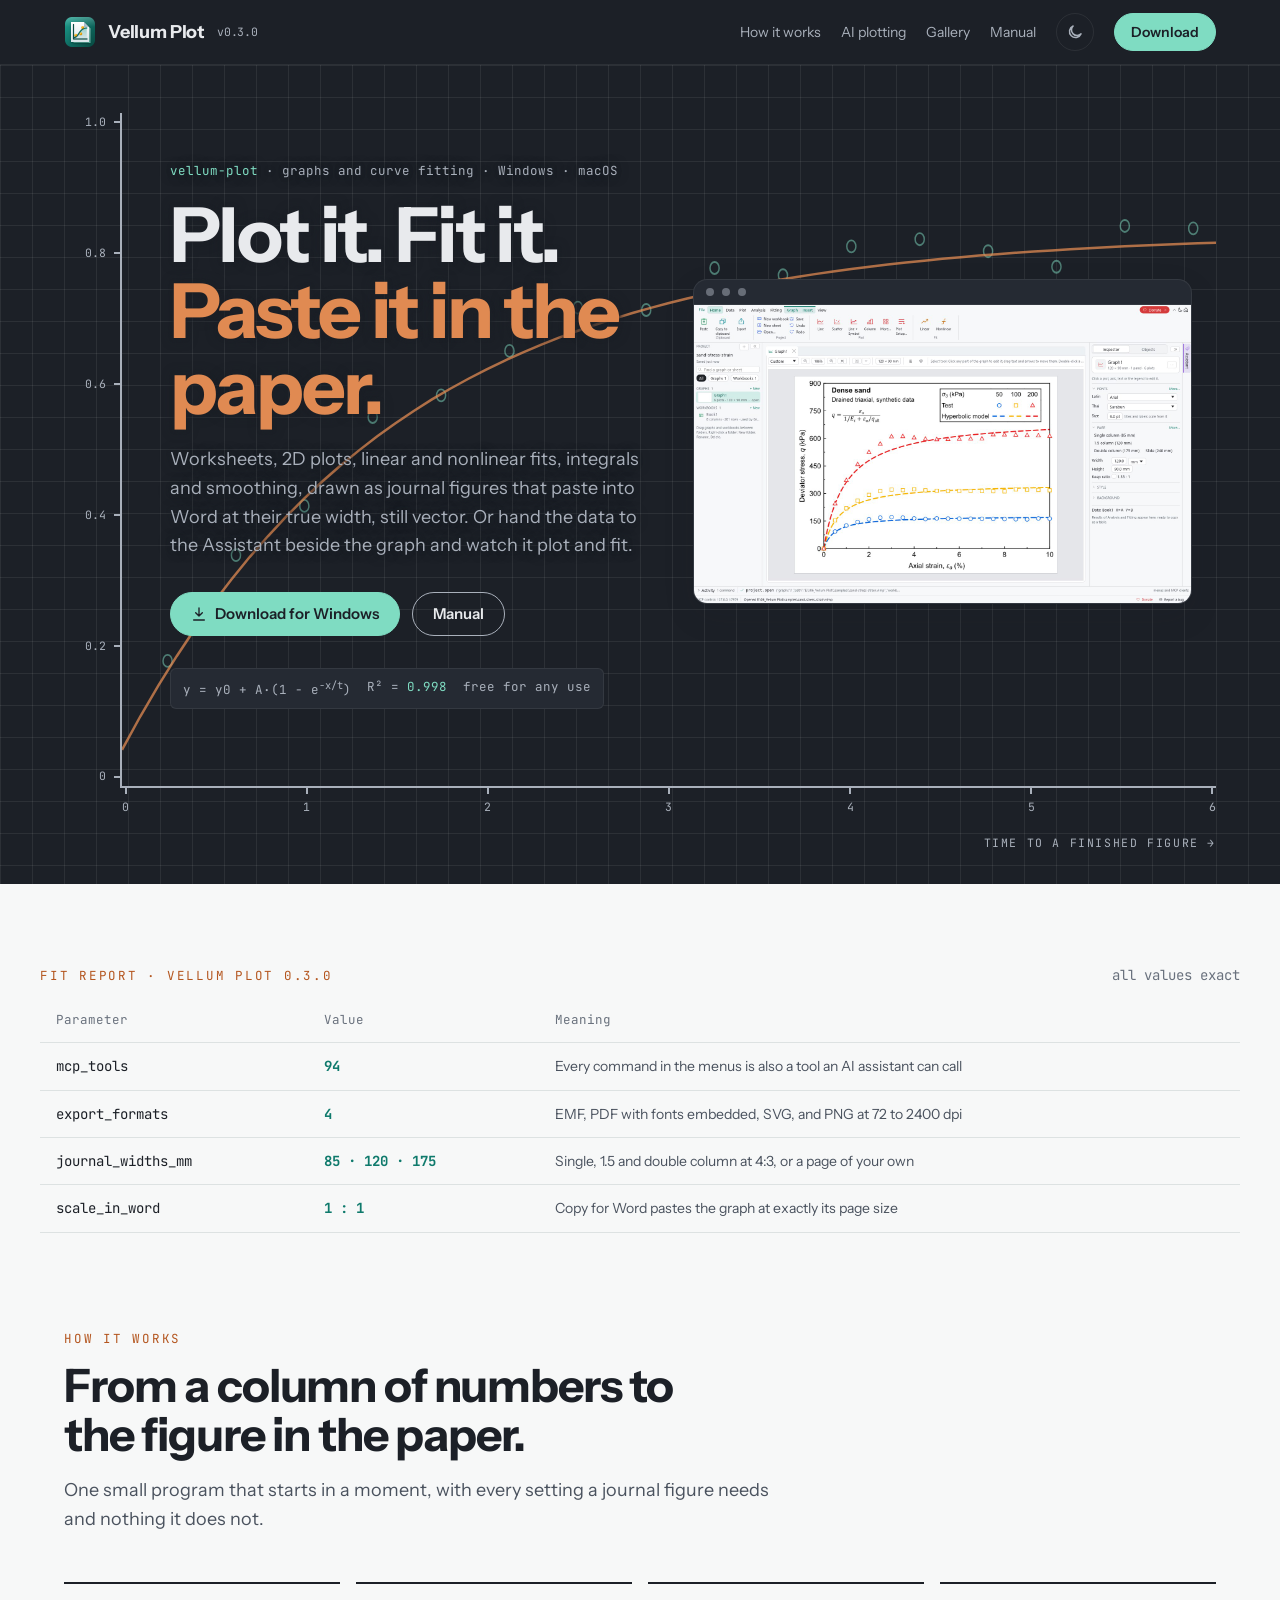
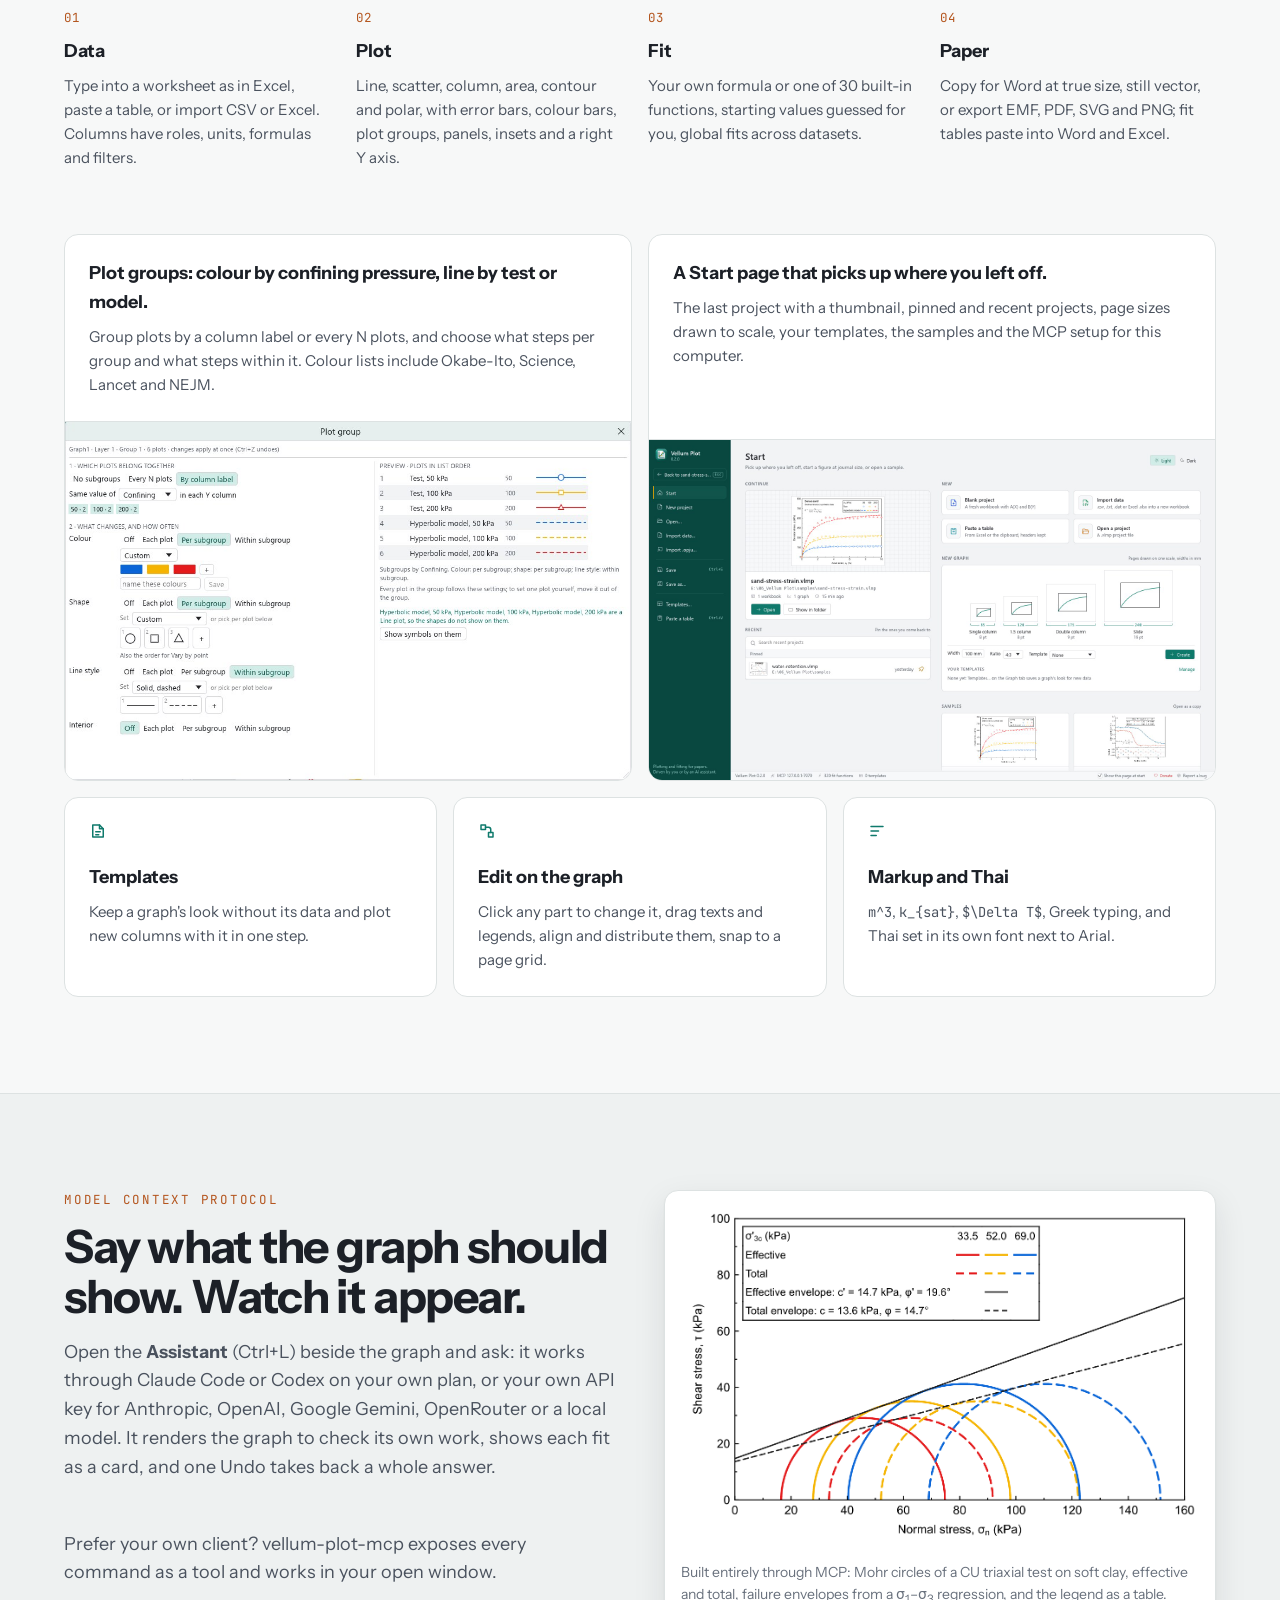
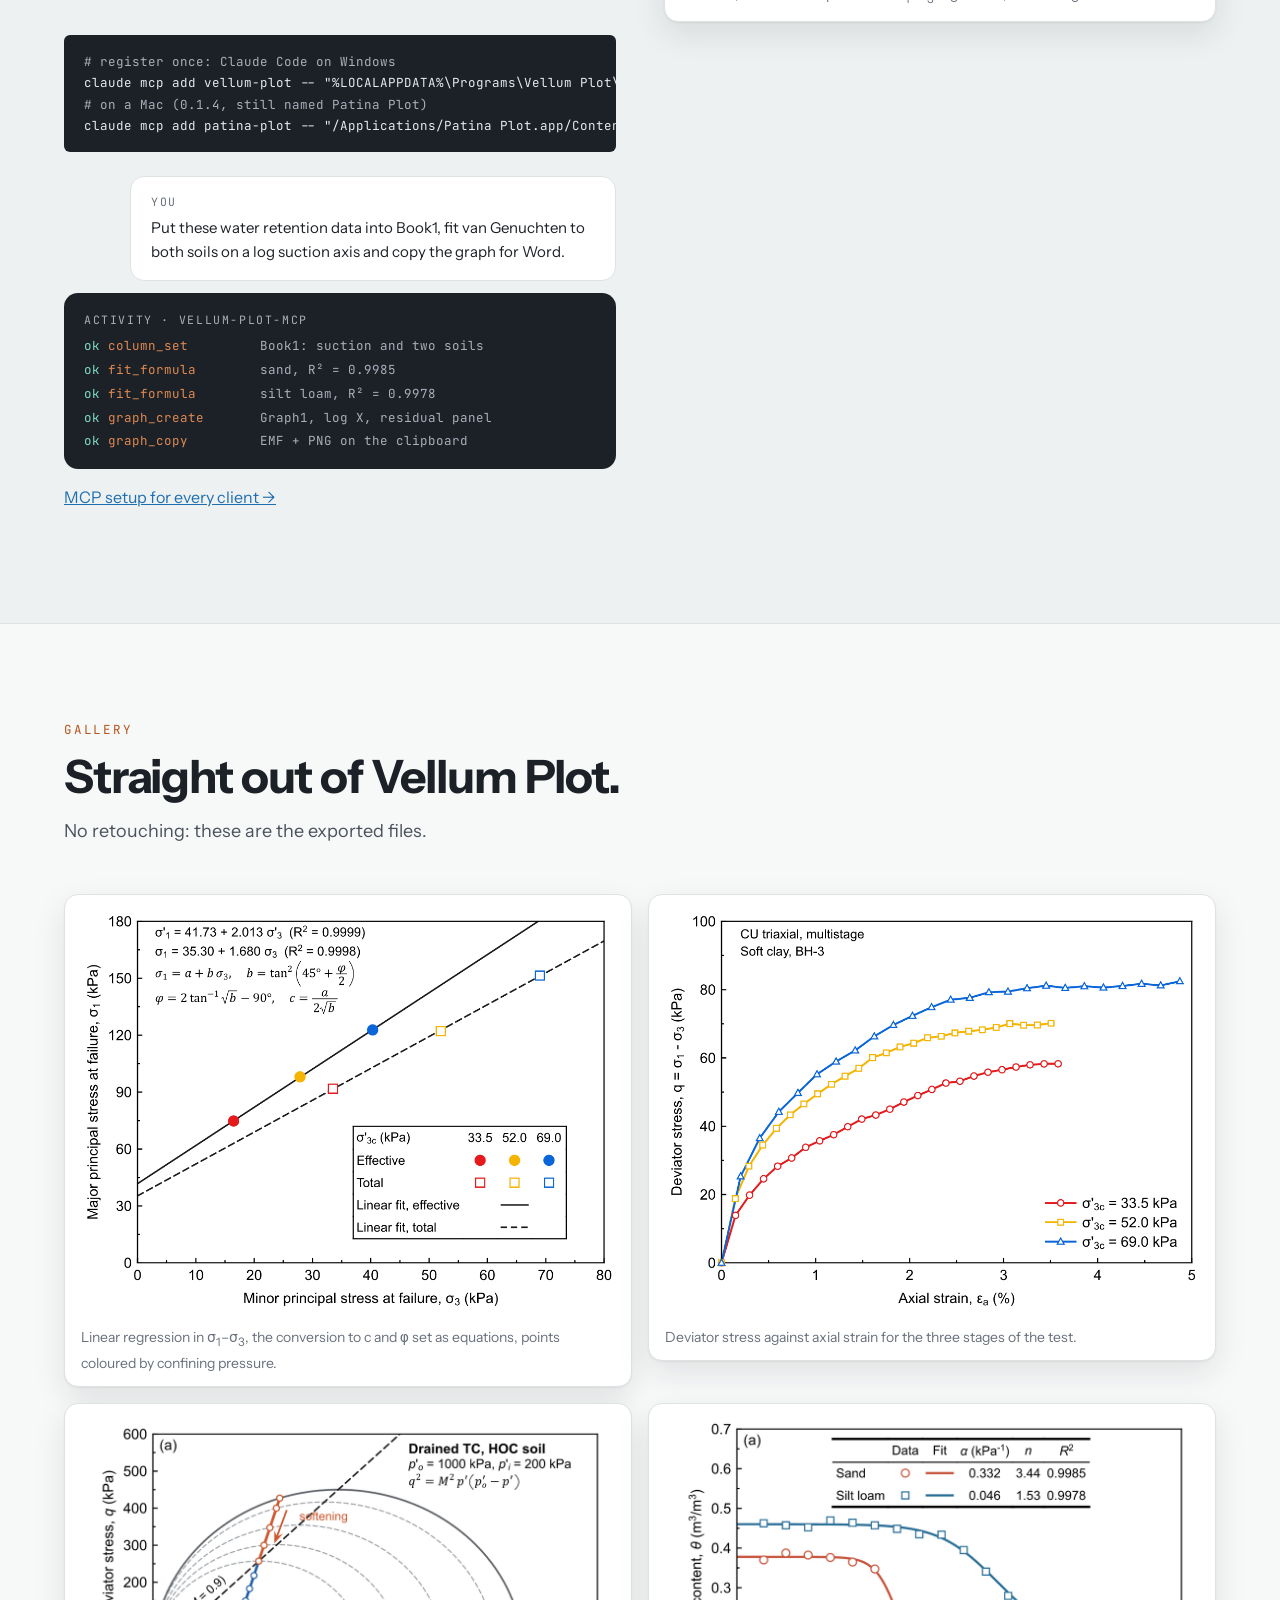
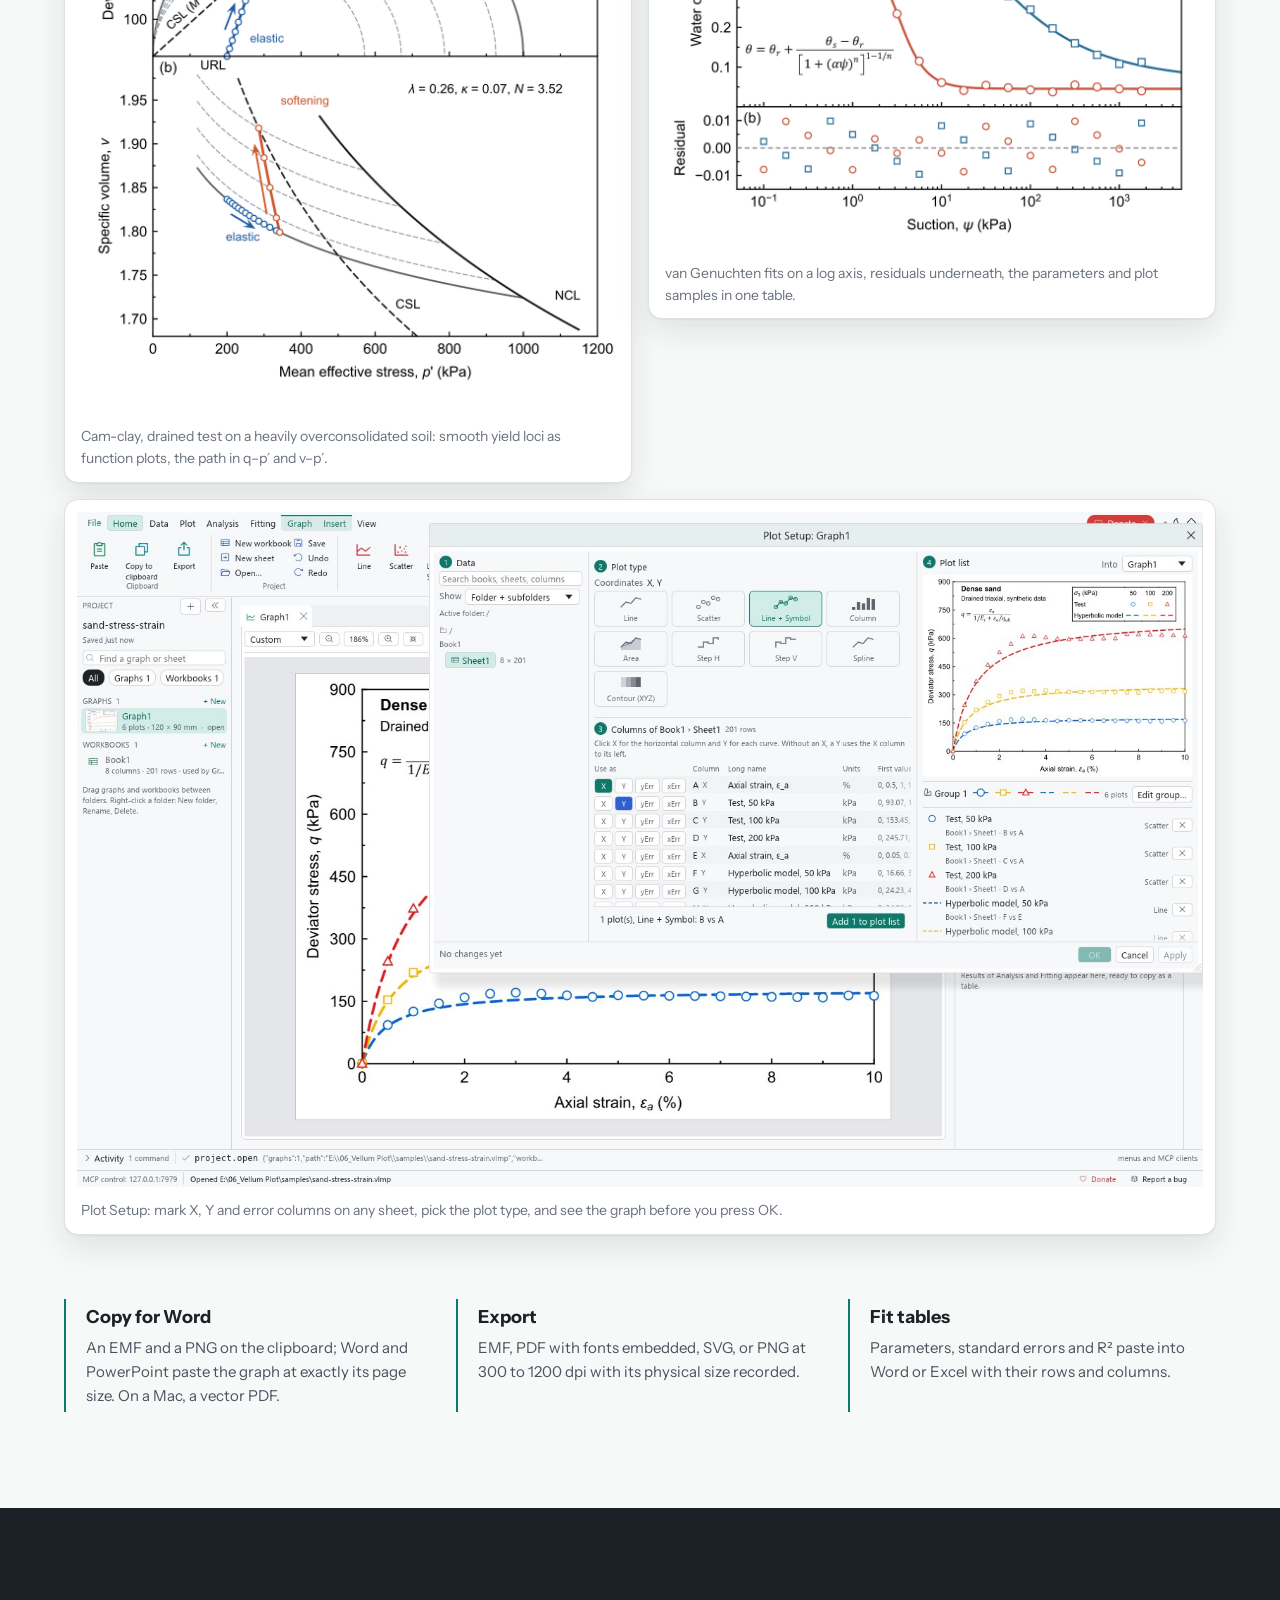
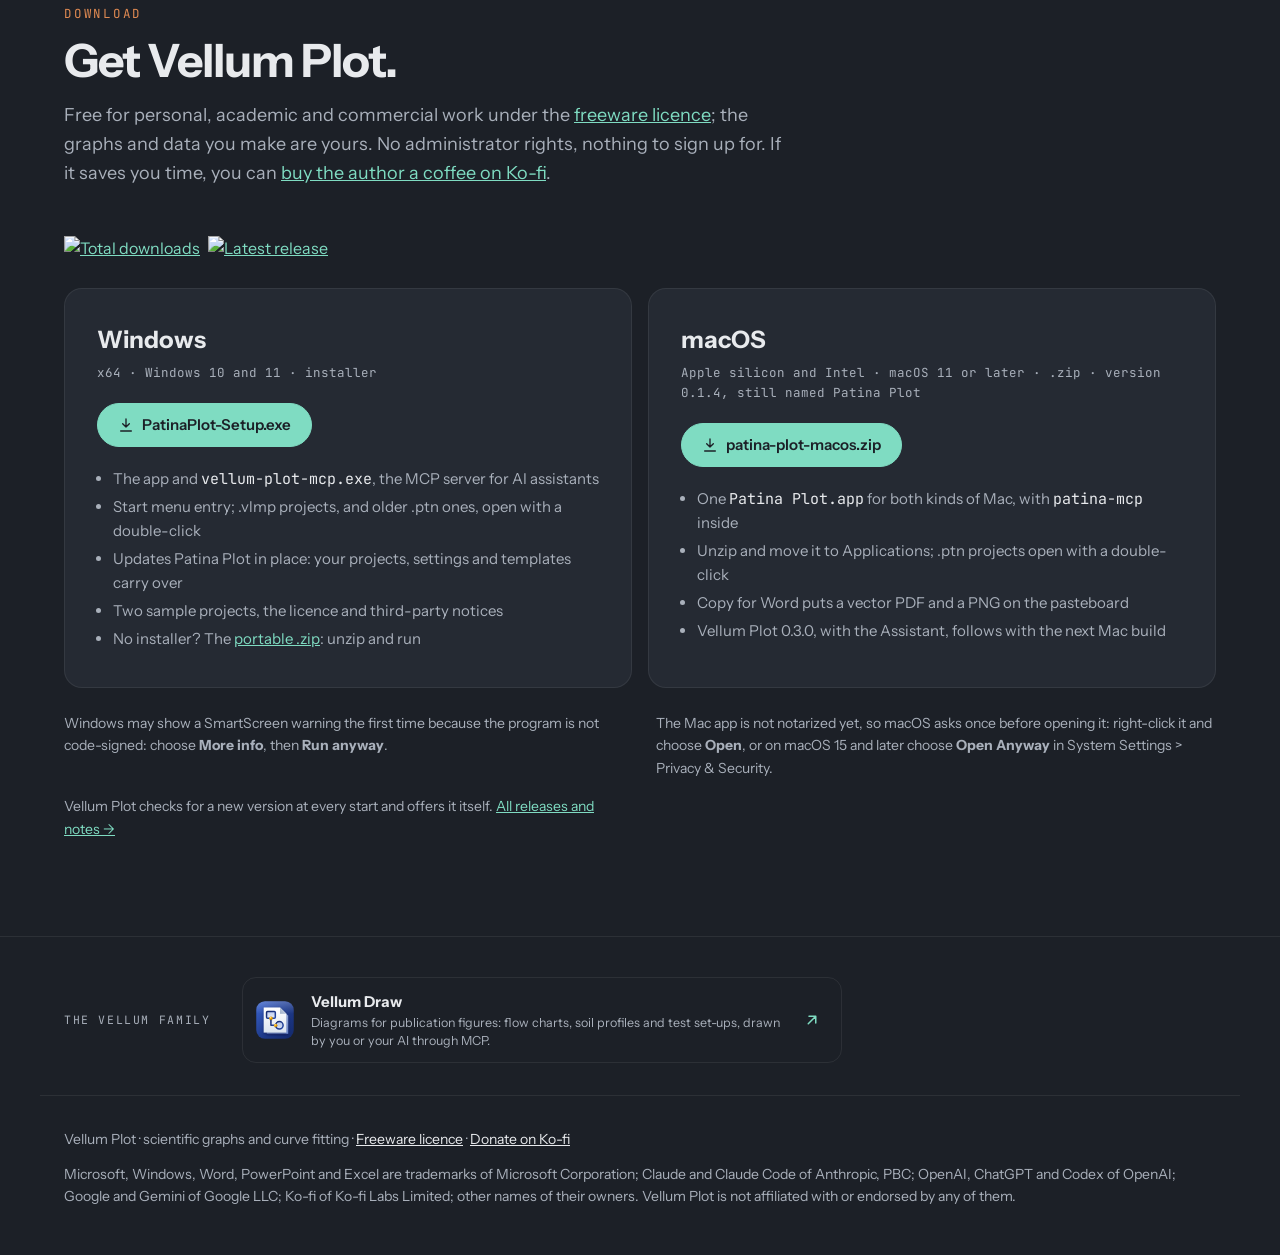
==== commit a3b5c347: "Vellum Plot 0.3.0 Co-Authored-By: Claude Opus 5.5 <noreply@anthropic.com>" ====
--- a/index.html
+++ b/index.html
@@ -16,7 +16,7 @@
 
 <header class="top">
   <div class="wrap">
-    <a class="brand" href="./"><img src="assets/icon-256.png?v=2" alt="">Vellum Plot <small>v0.2.0</small></a>
+    <a class="brand" href="./"><img src="assets/icon-256.png?v=2" alt="">Vellum Plot <small>v0.3.0</small></a>
     <nav>
       <a href="#workflow">How it works</a>
       <a href="#agents">AI plotting</a>
@@ -67,7 +67,7 @@
 
 <div class="wrap report">
   <div class="report-head">
-    <p class="label">Fit report · Vellum Plot 0.2.0</p>
+    <p class="label">Fit report · Vellum Plot 0.3.0</p>
     <p class="fine">all values exact</p>
   </div>
   <table>
@@ -241,7 +241,7 @@
           <li>One <code>Patina Plot.app</code> for both kinds of Mac, with <code>patina-mcp</code> inside</li>
           <li>Unzip and move it to Applications; .ptn projects open with a double-click</li>
           <li>Copy for Word puts a vector PDF and a PNG on the pasteboard</li>
-          <li>Vellum Plot 0.2.0 with the Assistant follows with the next Mac build</li>
+          <li>Vellum Plot 0.3.0, with the Assistant, follows with the next Mac build</li>
         </ul>
       </div>
     </div>
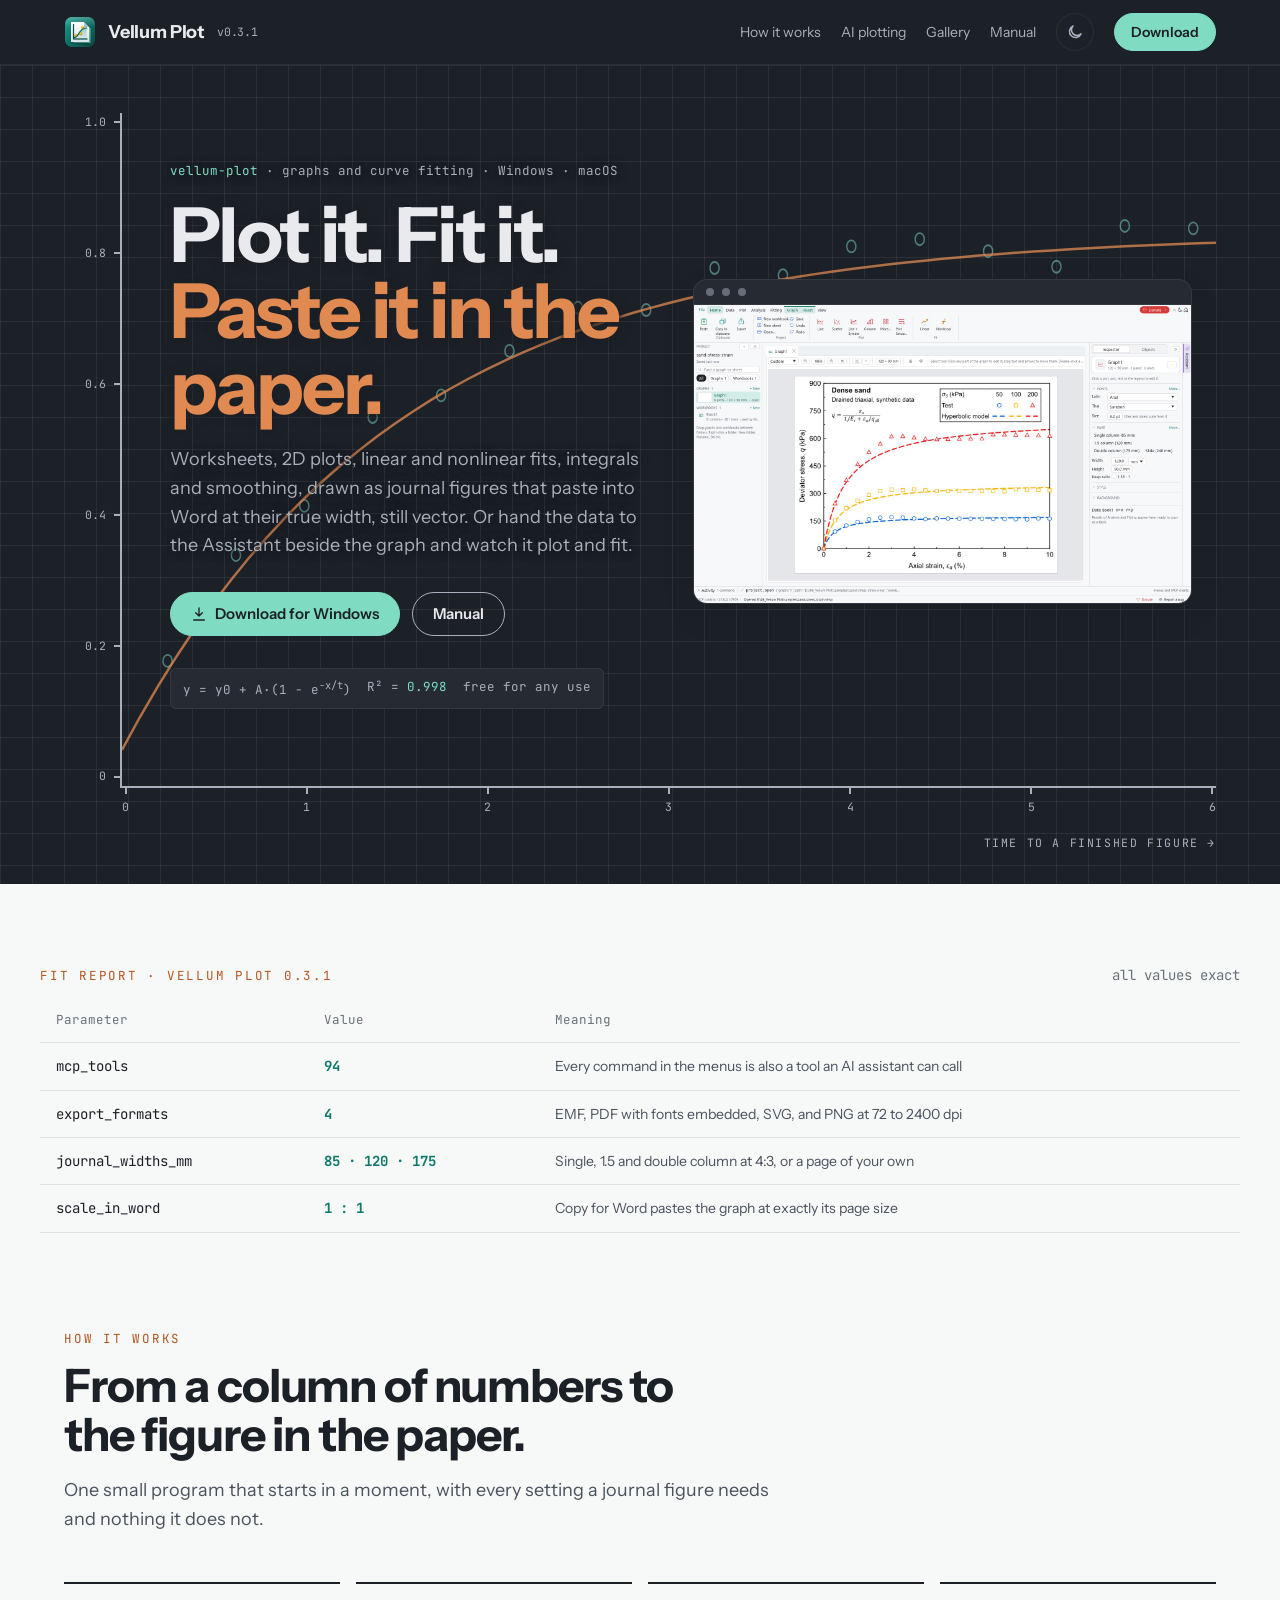
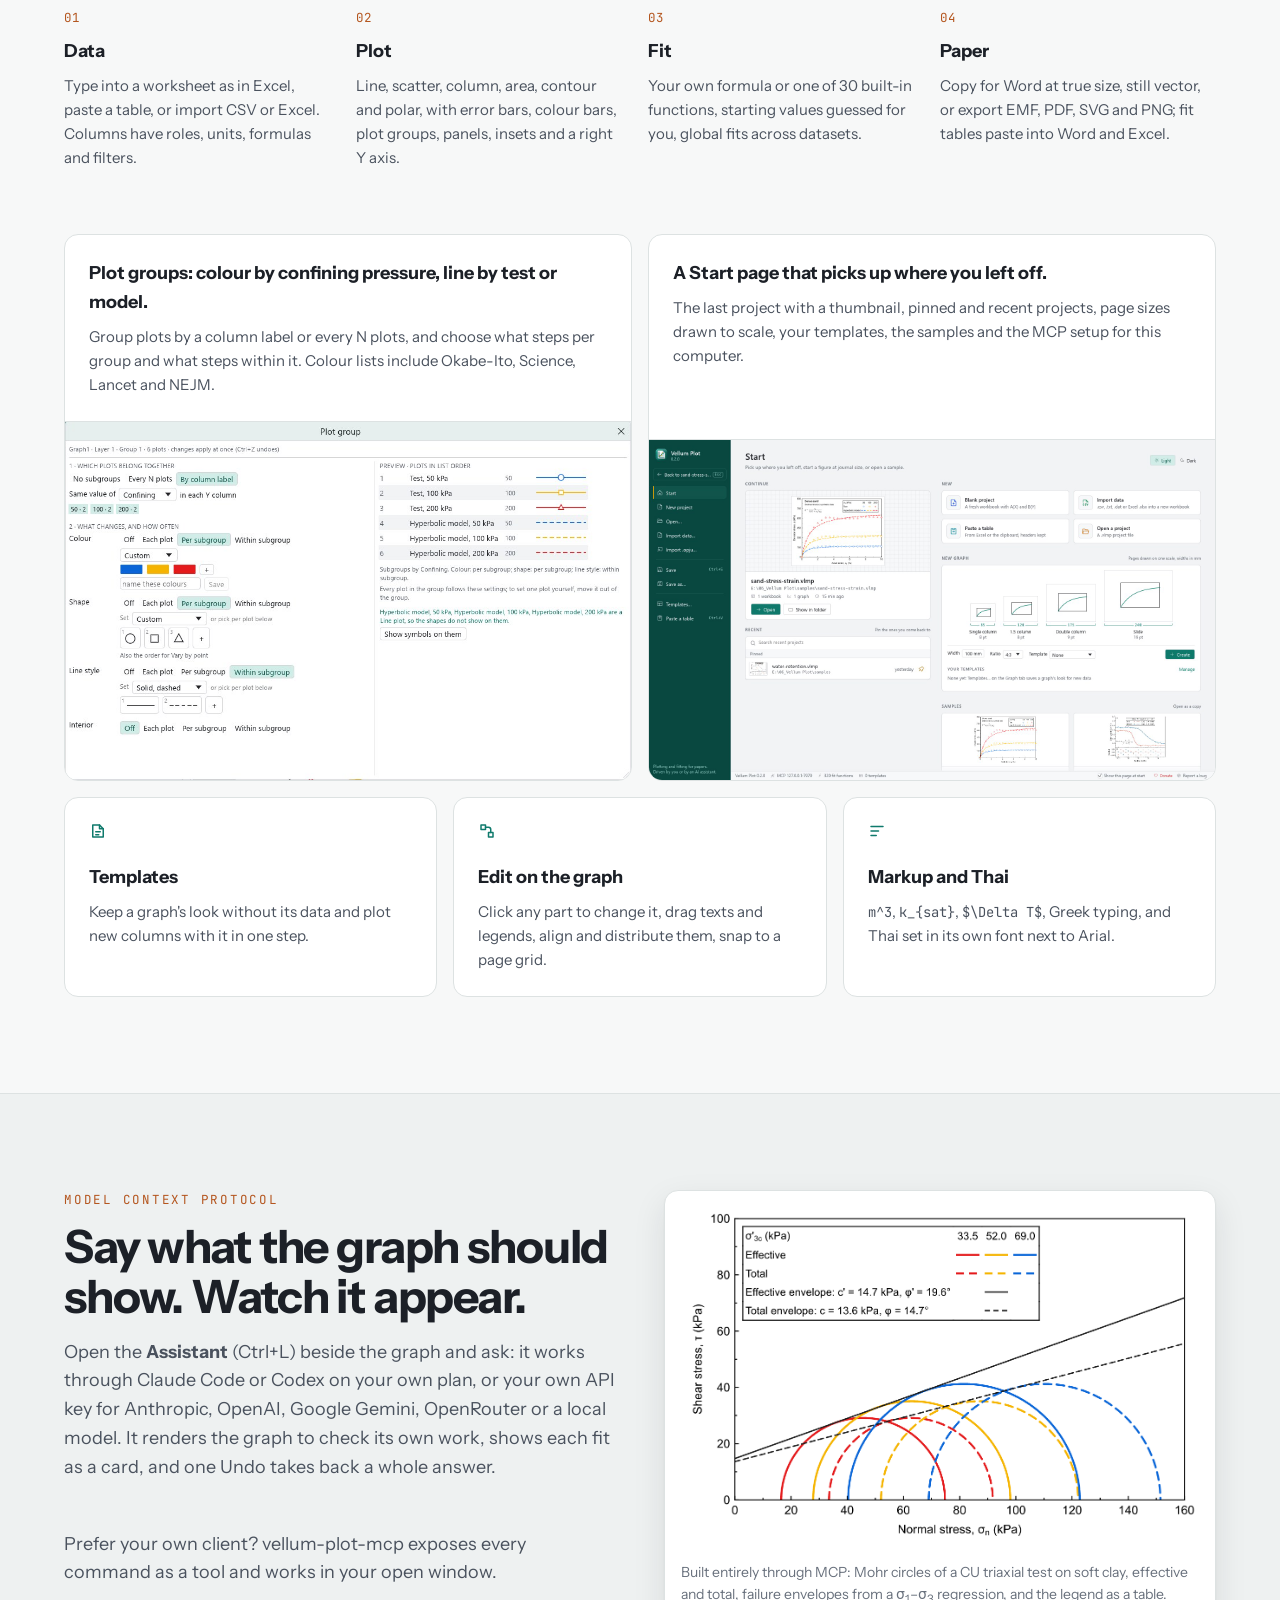
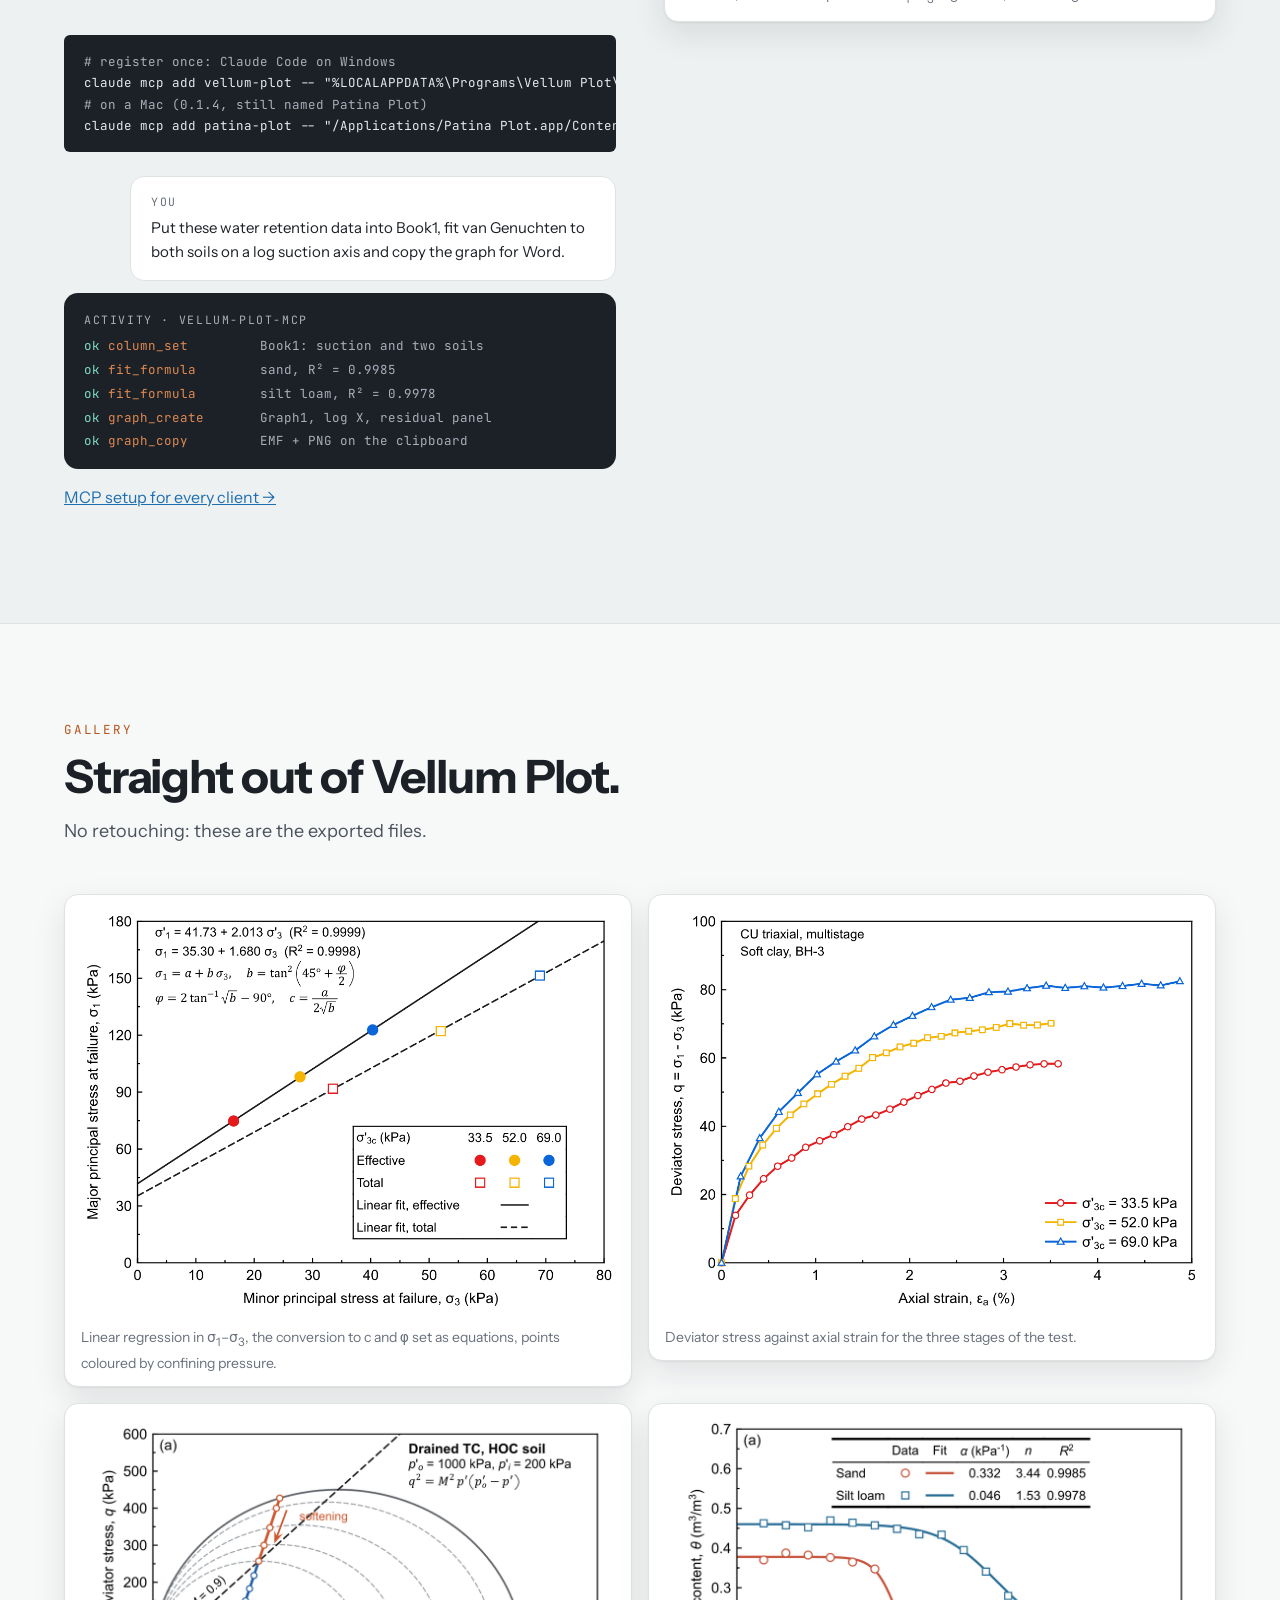
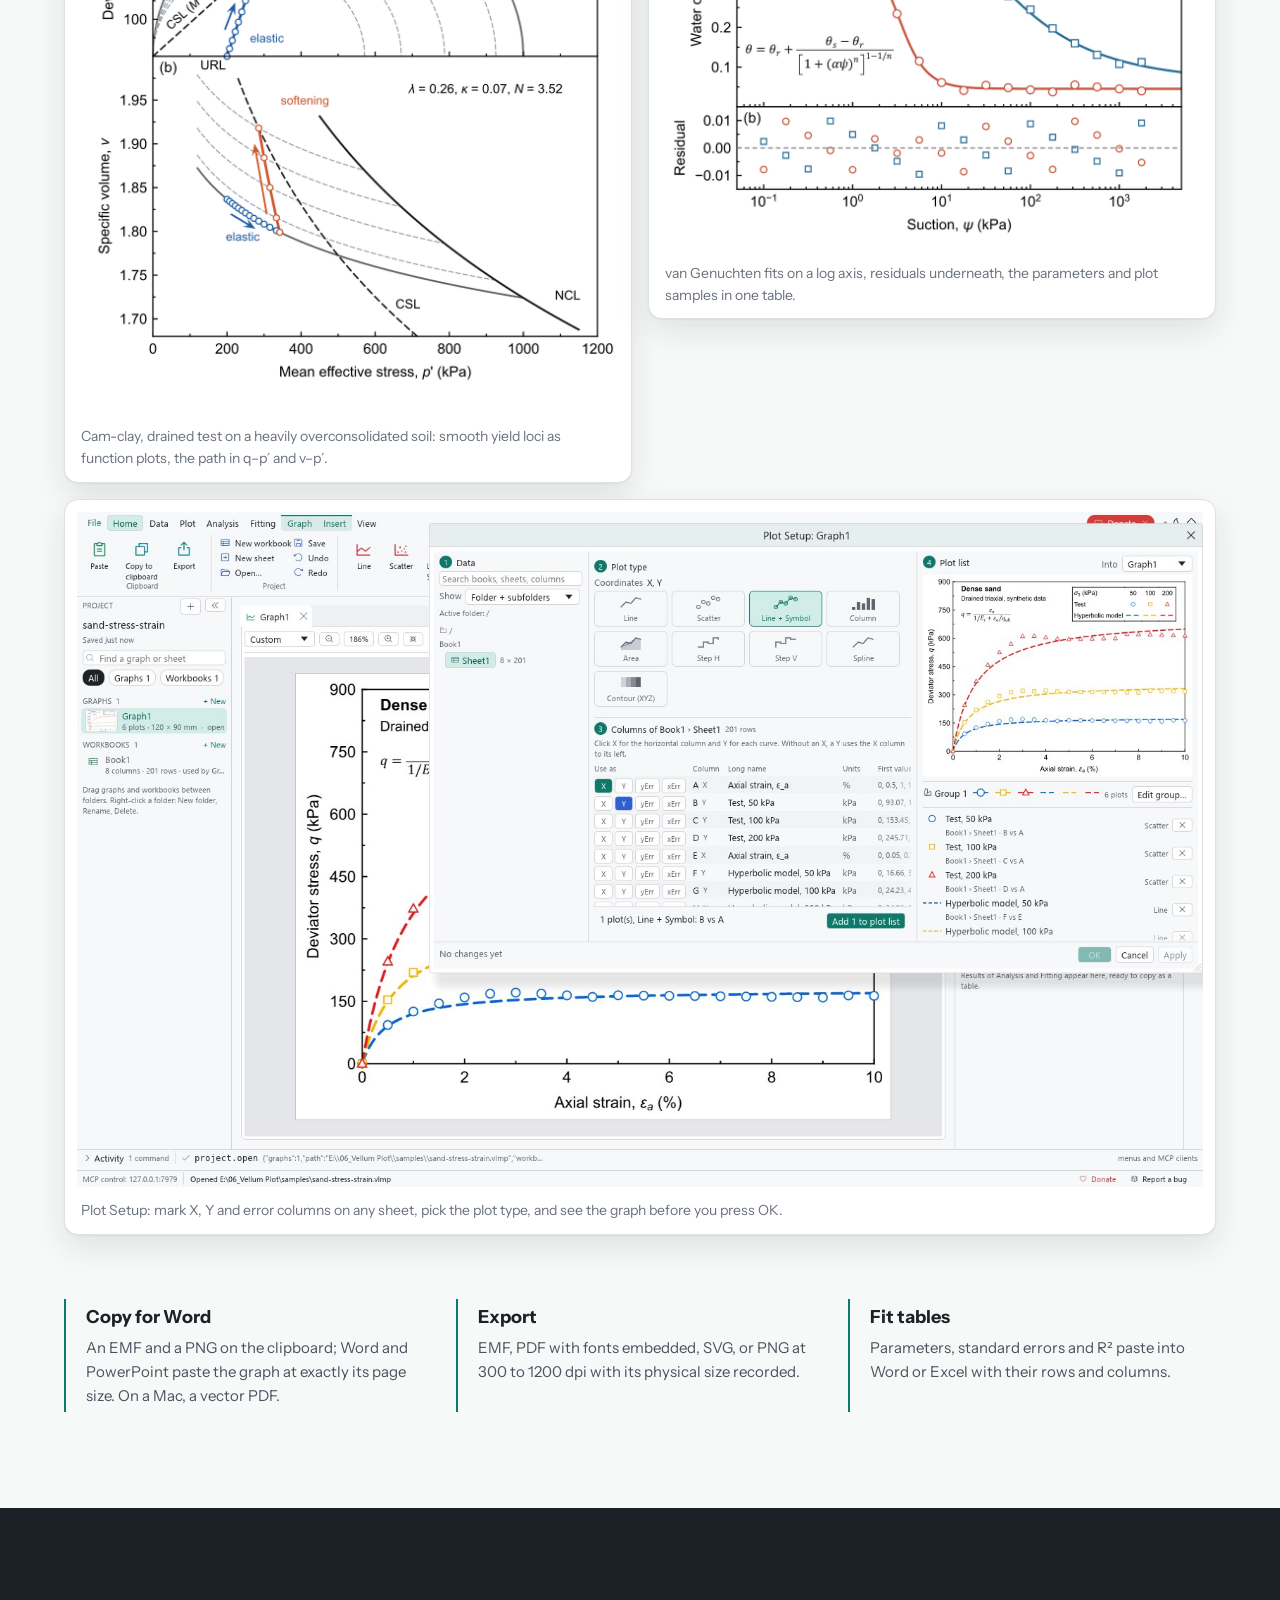
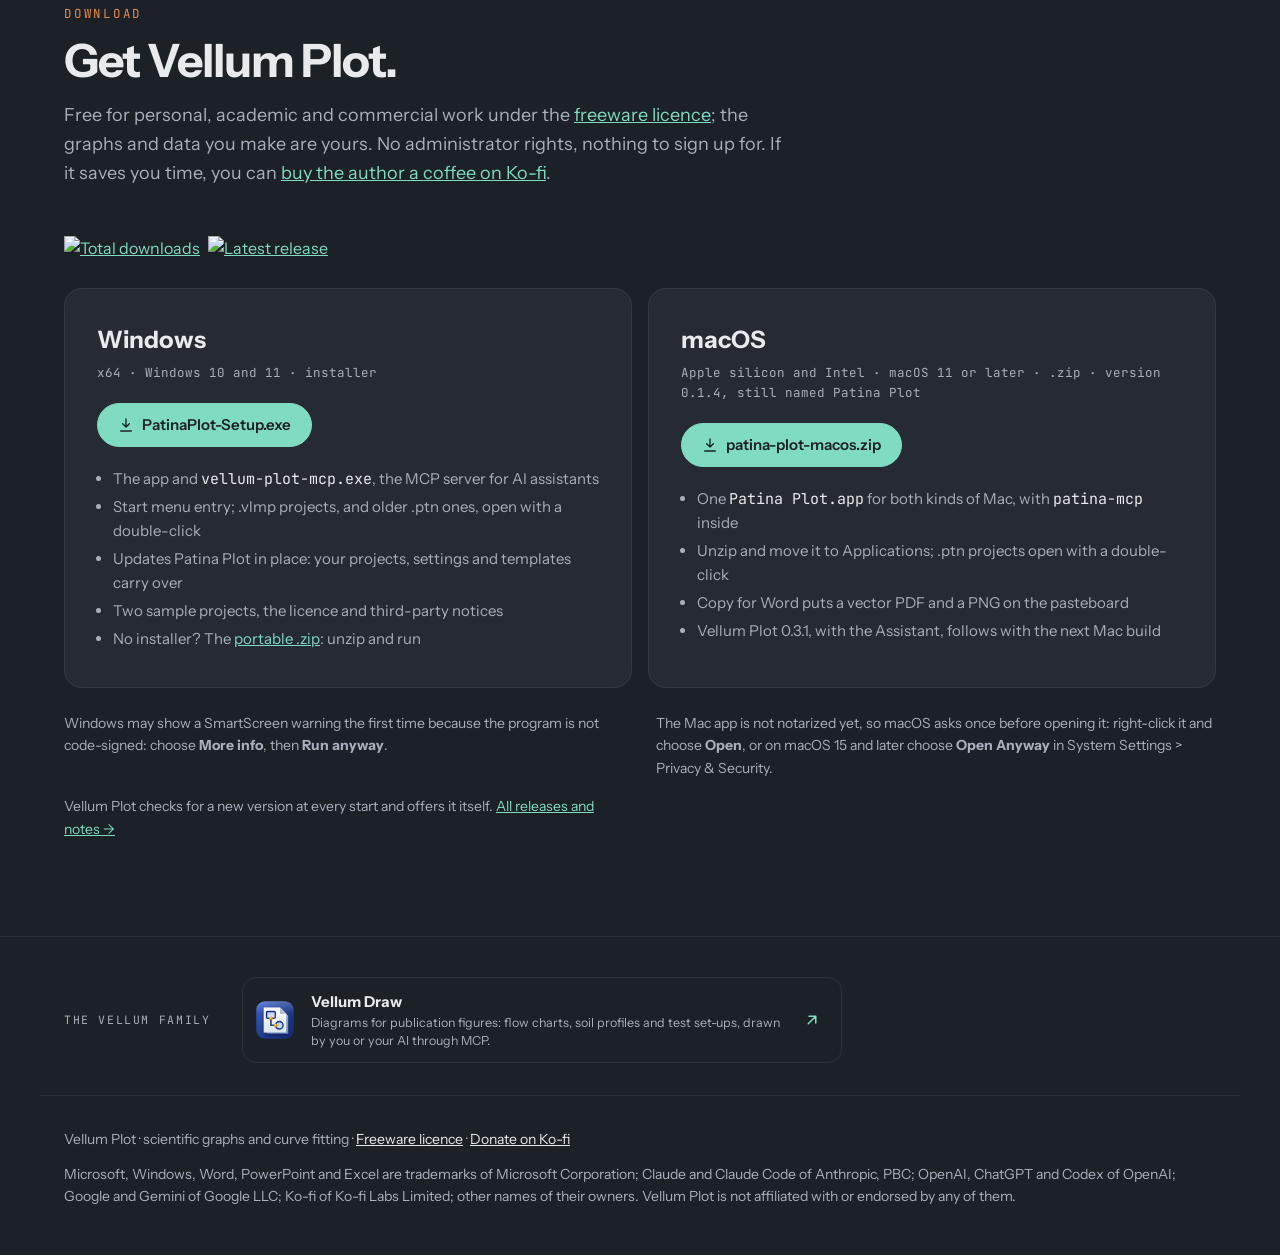
==== commit 783b1757: "Site: Vellum Plot 0.3.1" ====
--- a/index.html
+++ b/index.html
@@ -16,7 +16,7 @@
 
 <header class="top">
   <div class="wrap">
-    <a class="brand" href="./"><img src="assets/icon-256.png?v=2" alt="">Vellum Plot <small>v0.3.0</small></a>
+    <a class="brand" href="./"><img src="assets/icon-256.png?v=2" alt="">Vellum Plot <small>v0.3.1</small></a>
     <nav>
       <a href="#workflow">How it works</a>
       <a href="#agents">AI plotting</a>
@@ -67,7 +67,7 @@
 
 <div class="wrap report">
   <div class="report-head">
-    <p class="label">Fit report · Vellum Plot 0.3.0</p>
+    <p class="label">Fit report · Vellum Plot 0.3.1</p>
     <p class="fine">all values exact</p>
   </div>
   <table>
@@ -241,7 +241,7 @@
           <li>One <code>Patina Plot.app</code> for both kinds of Mac, with <code>patina-mcp</code> inside</li>
           <li>Unzip and move it to Applications; .ptn projects open with a double-click</li>
           <li>Copy for Word puts a vector PDF and a PNG on the pasteboard</li>
-          <li>Vellum Plot 0.3.0, with the Assistant, follows with the next Mac build</li>
+          <li>Vellum Plot 0.3.1, with the Assistant, follows with the next Mac build</li>
         </ul>
       </div>
     </div>
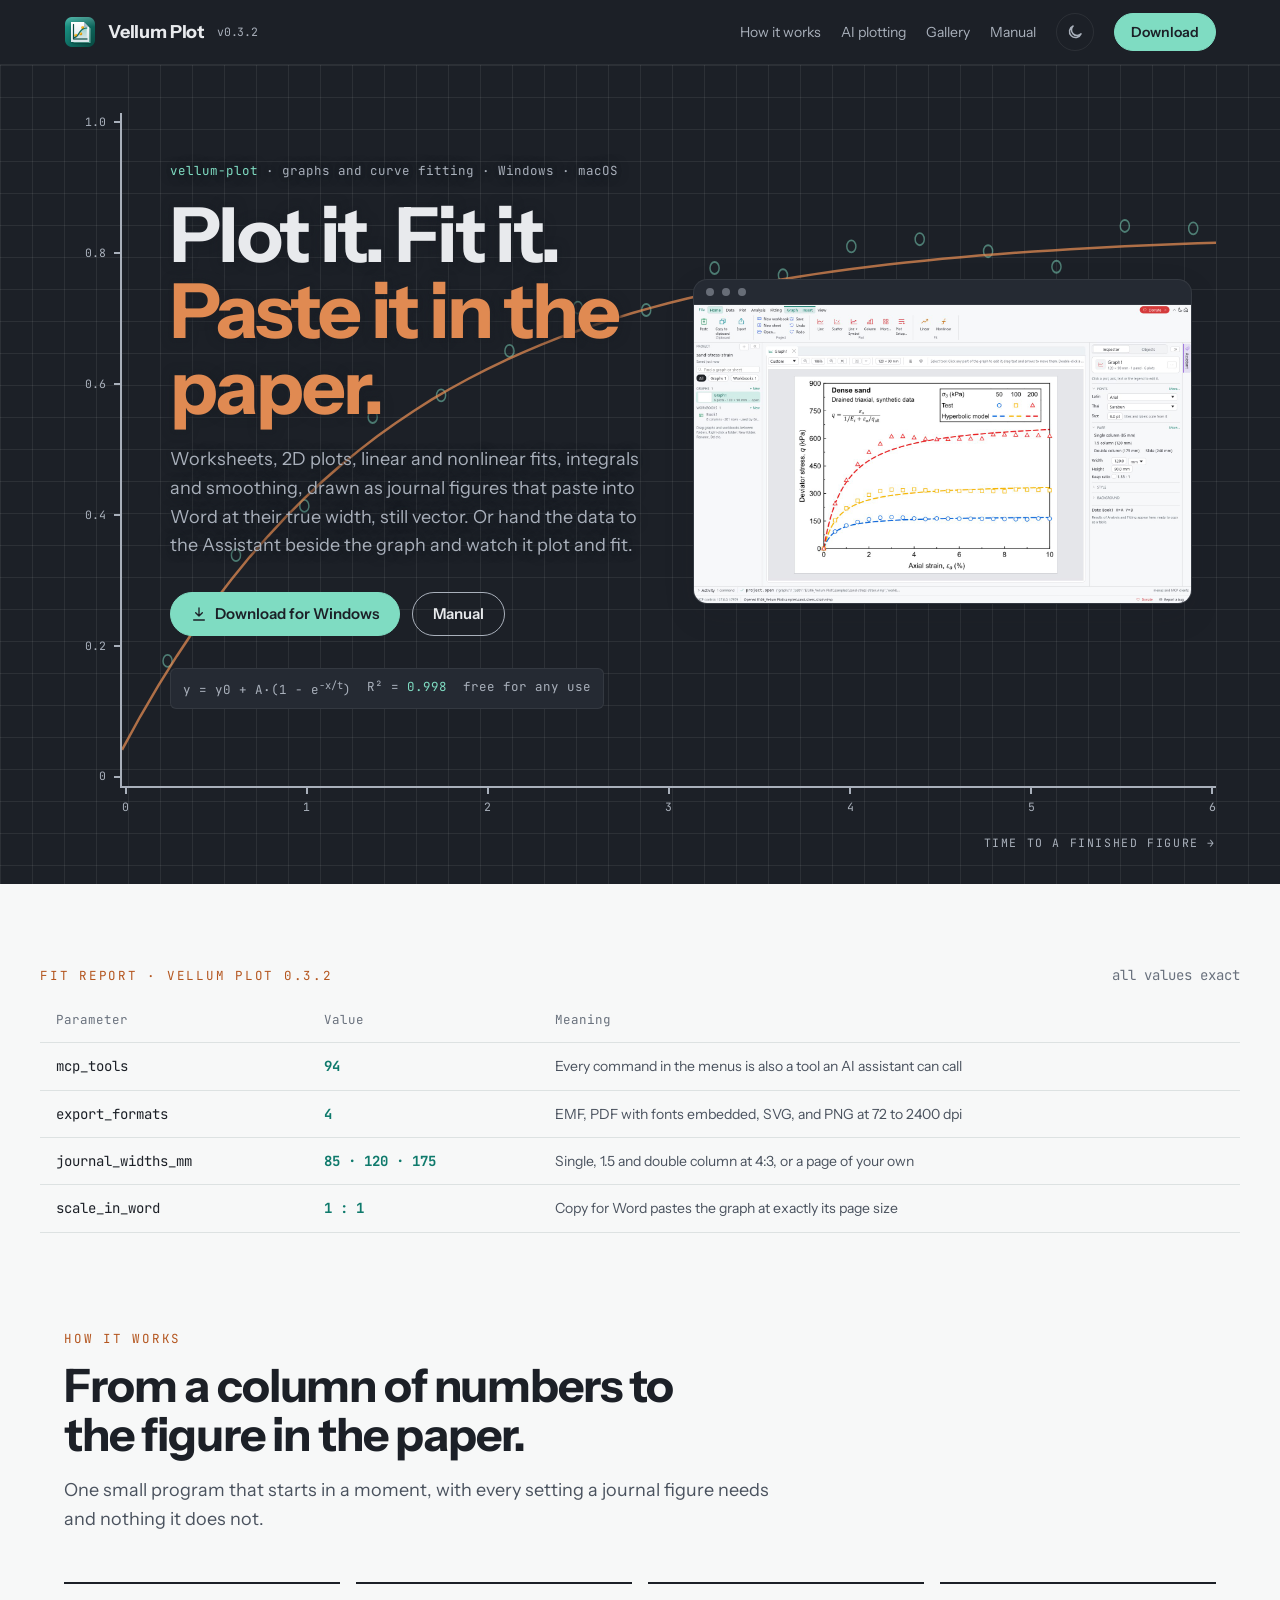
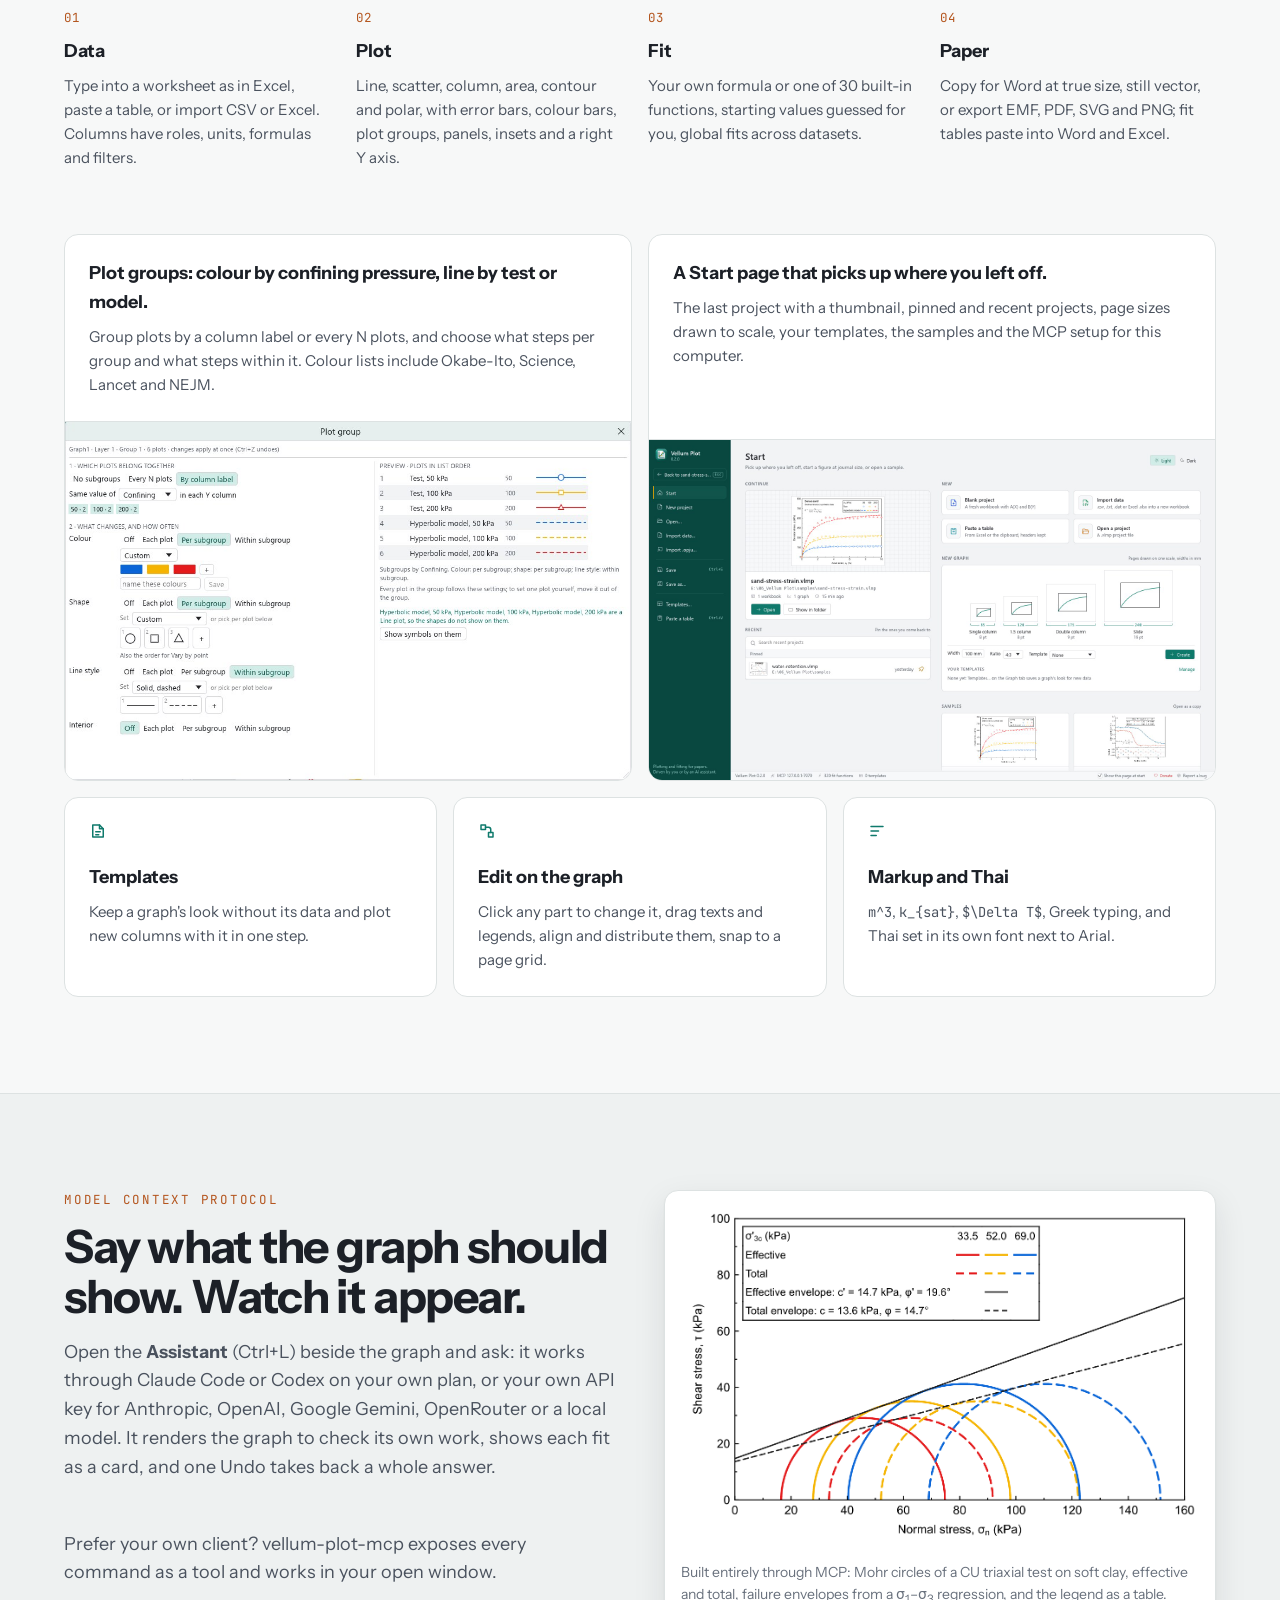
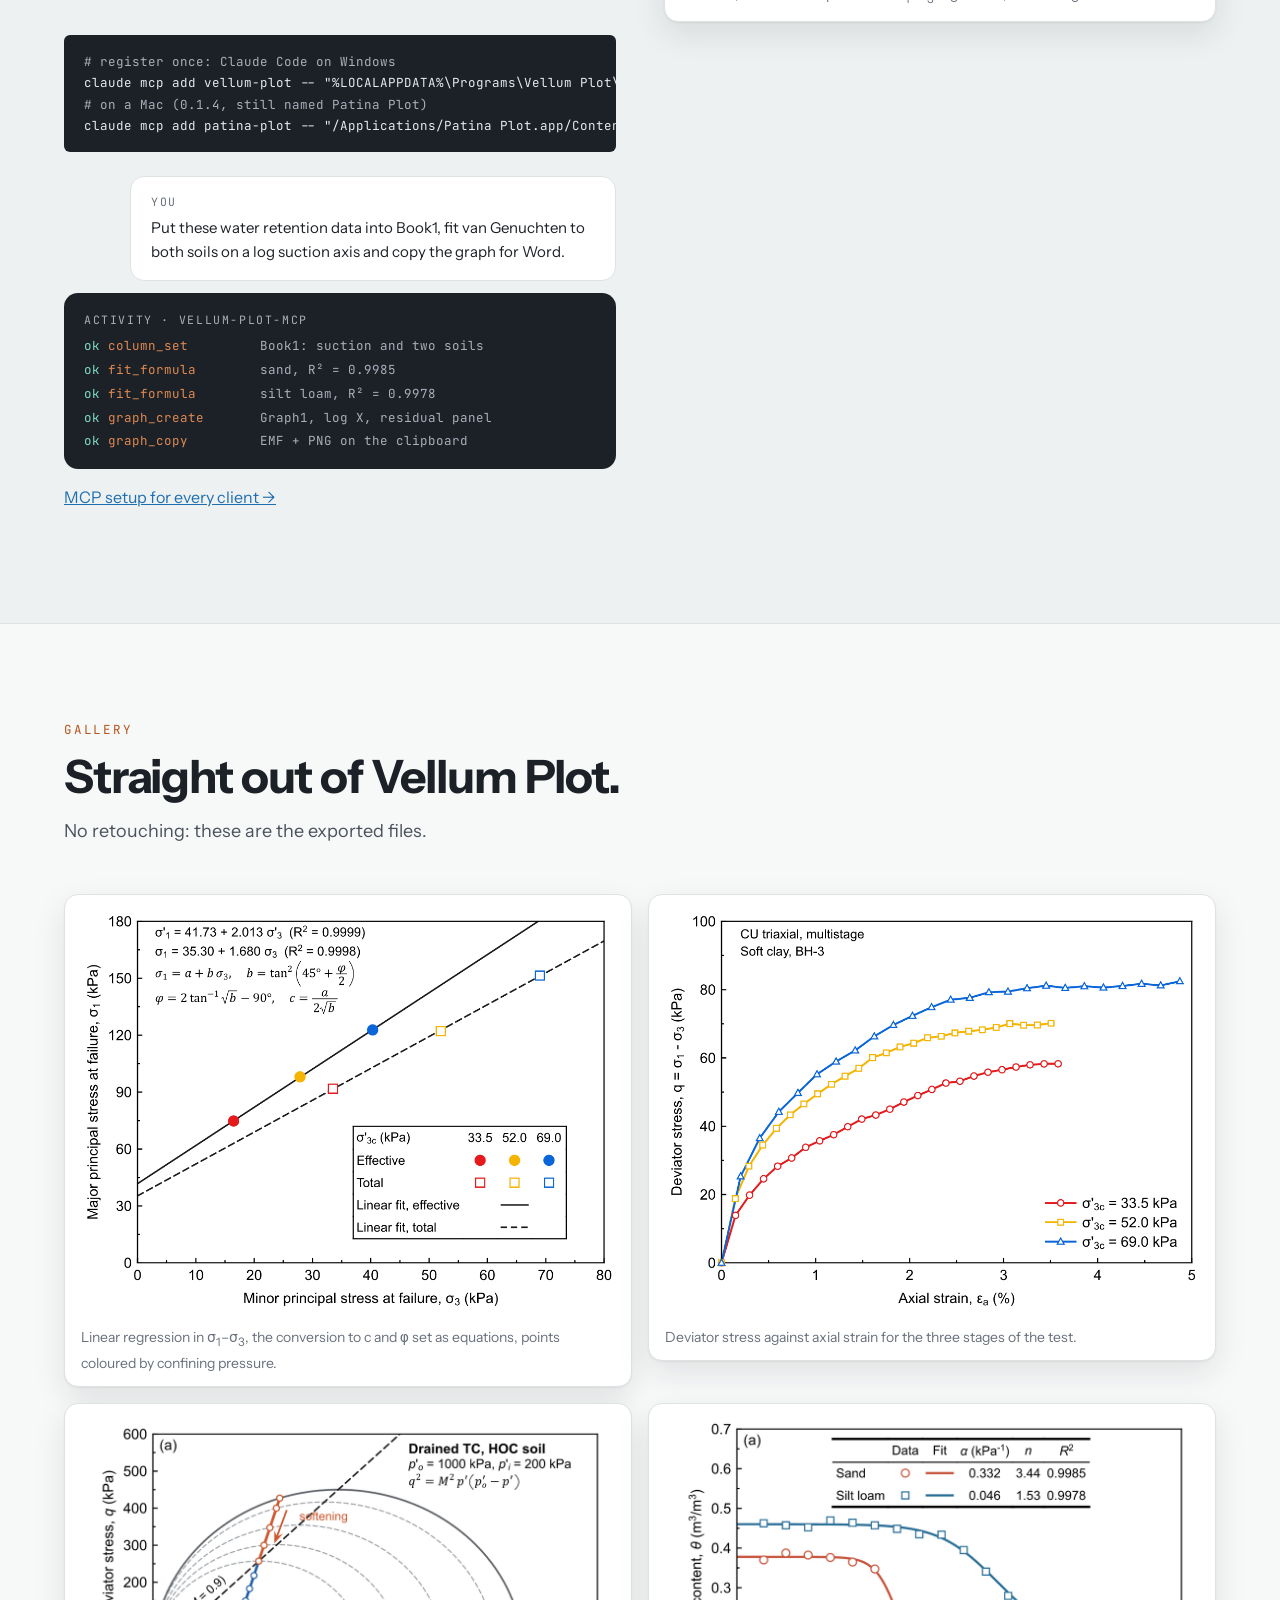
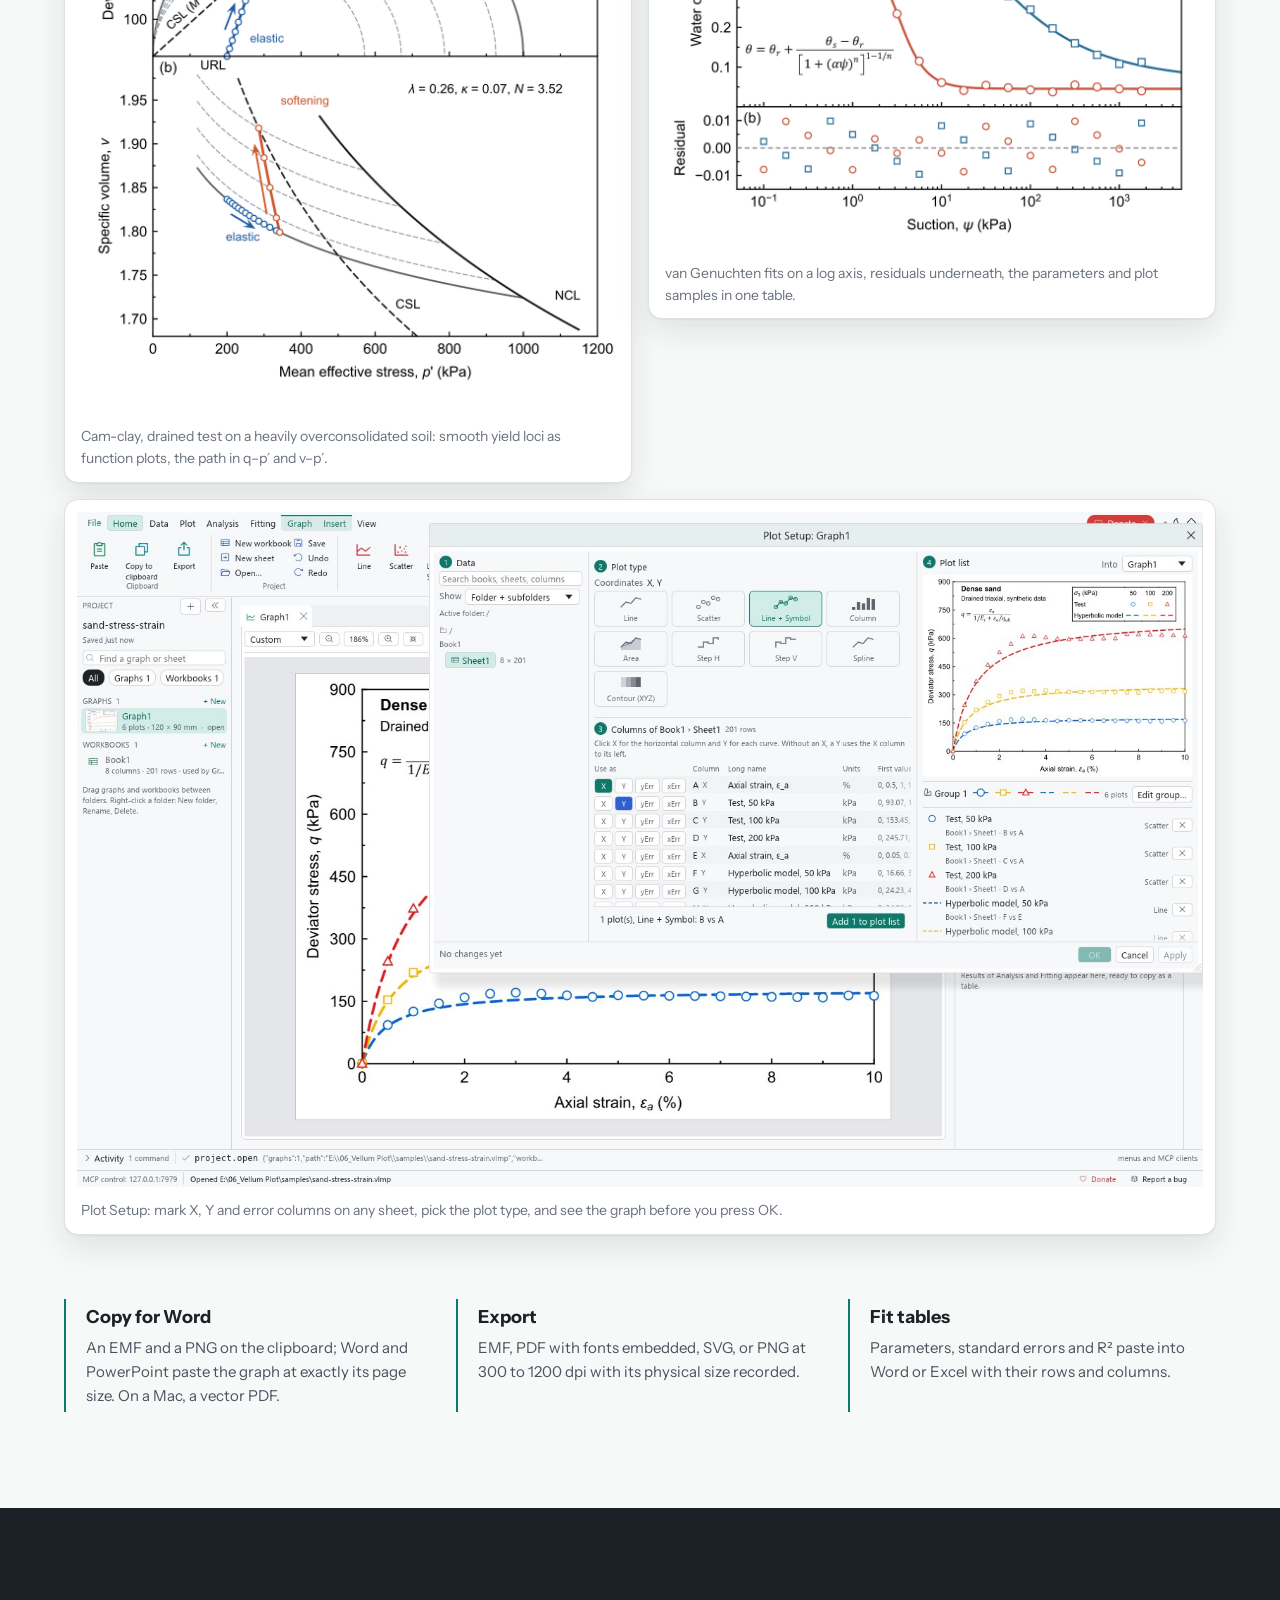
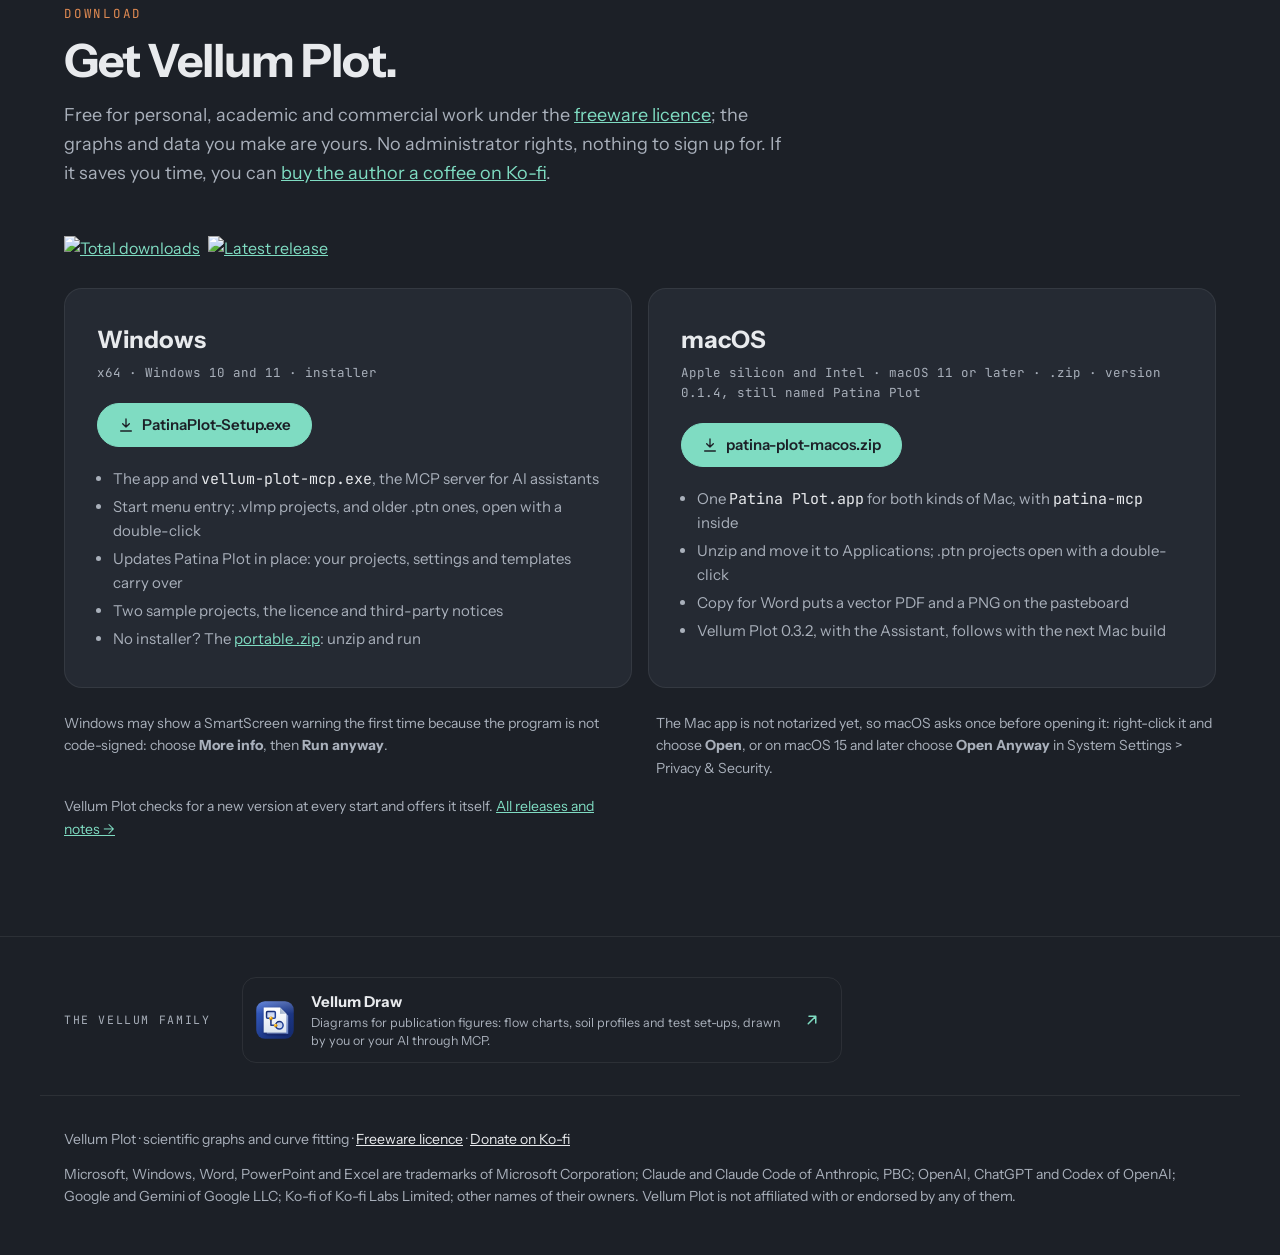
==== commit 794018d7: "Site: Vellum Plot 0.3.2; Sign in, Install, Copy details and Aa in the manual" ====
--- a/index.html
+++ b/index.html
@@ -16,7 +16,7 @@
 
 <header class="top">
   <div class="wrap">
-    <a class="brand" href="./"><img src="assets/icon-256.png?v=2" alt="">Vellum Plot <small>v0.3.1</small></a>
+    <a class="brand" href="./"><img src="assets/icon-256.png?v=2" alt="">Vellum Plot <small>v0.3.2</small></a>
     <nav>
       <a href="#workflow">How it works</a>
       <a href="#agents">AI plotting</a>
@@ -67,7 +67,7 @@
 
 <div class="wrap report">
   <div class="report-head">
-    <p class="label">Fit report · Vellum Plot 0.3.1</p>
+    <p class="label">Fit report · Vellum Plot 0.3.2</p>
     <p class="fine">all values exact</p>
   </div>
   <table>
@@ -241,7 +241,7 @@
           <li>One <code>Patina Plot.app</code> for both kinds of Mac, with <code>patina-mcp</code> inside</li>
           <li>Unzip and move it to Applications; .ptn projects open with a double-click</li>
           <li>Copy for Word puts a vector PDF and a PNG on the pasteboard</li>
-          <li>Vellum Plot 0.3.1, with the Assistant, follows with the next Mac build</li>
+          <li>Vellum Plot 0.3.2, with the Assistant, follows with the next Mac build</li>
         </ul>
       </div>
     </div>
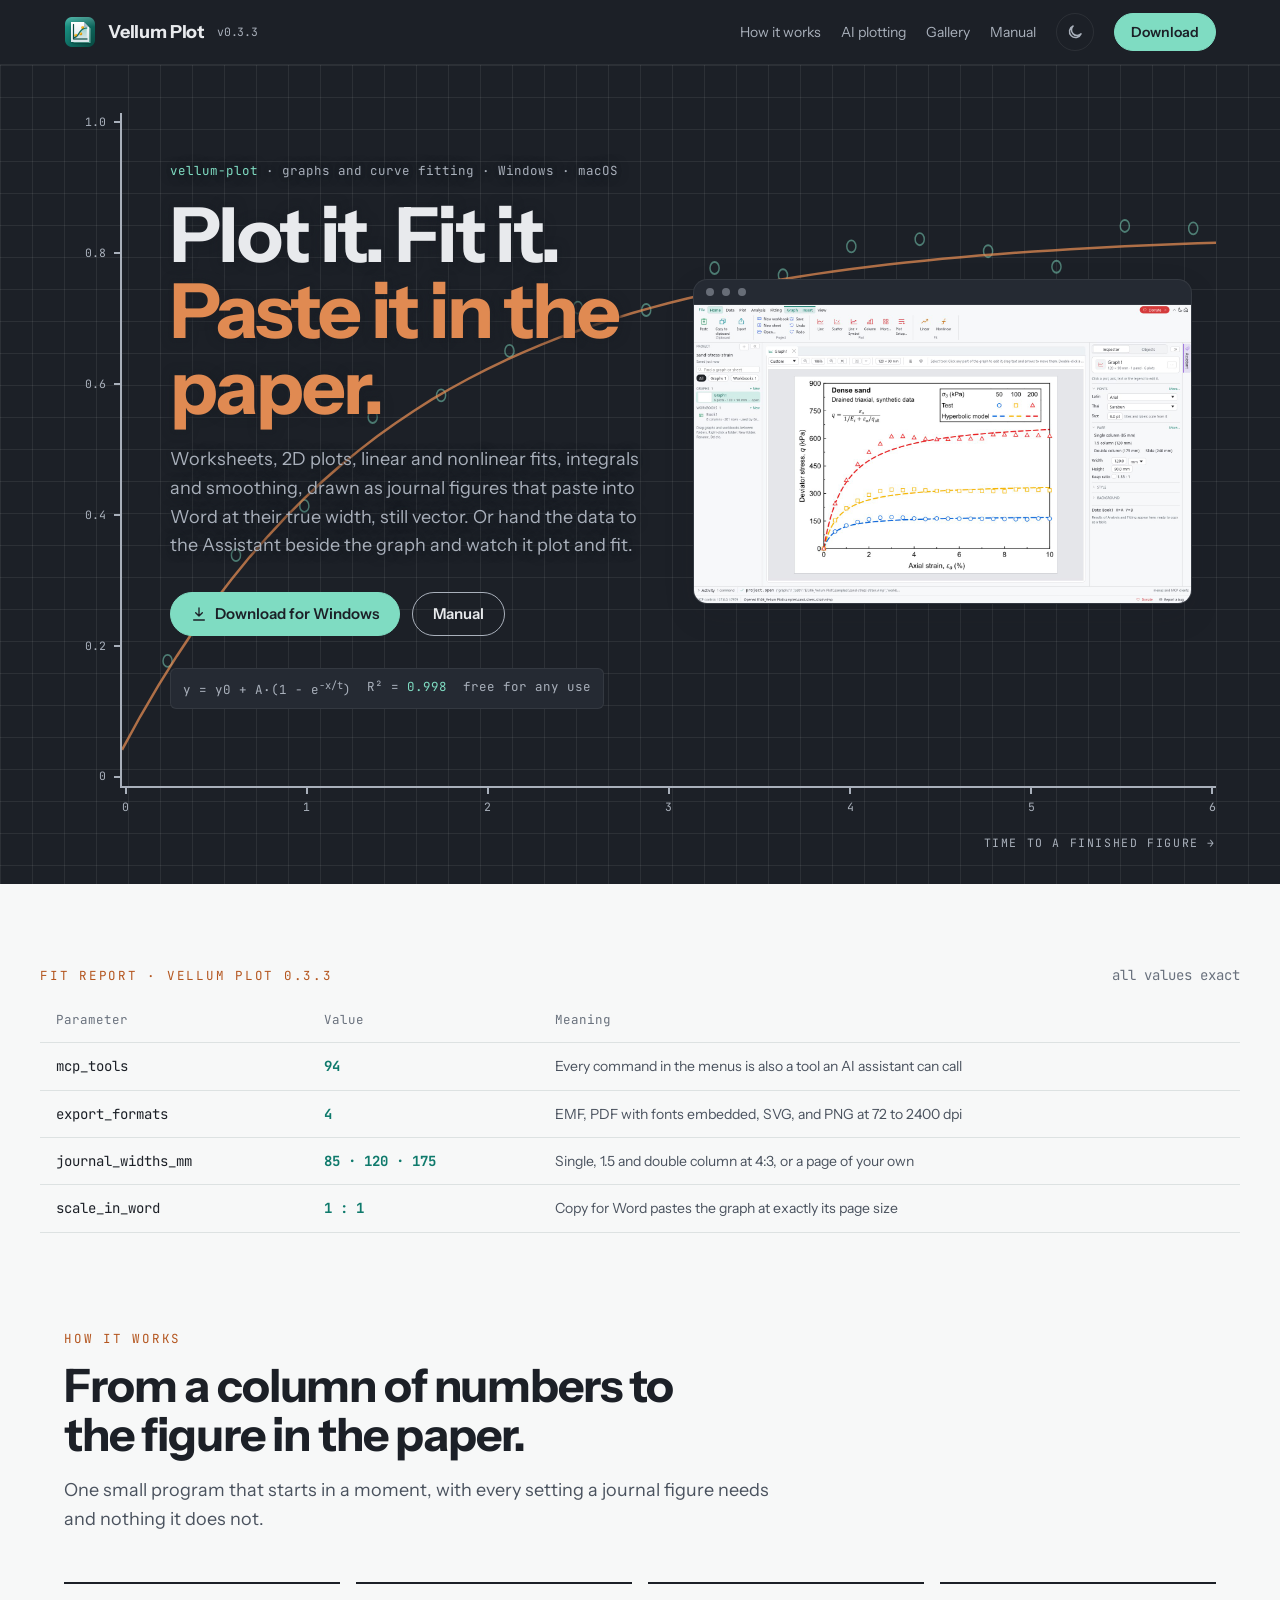
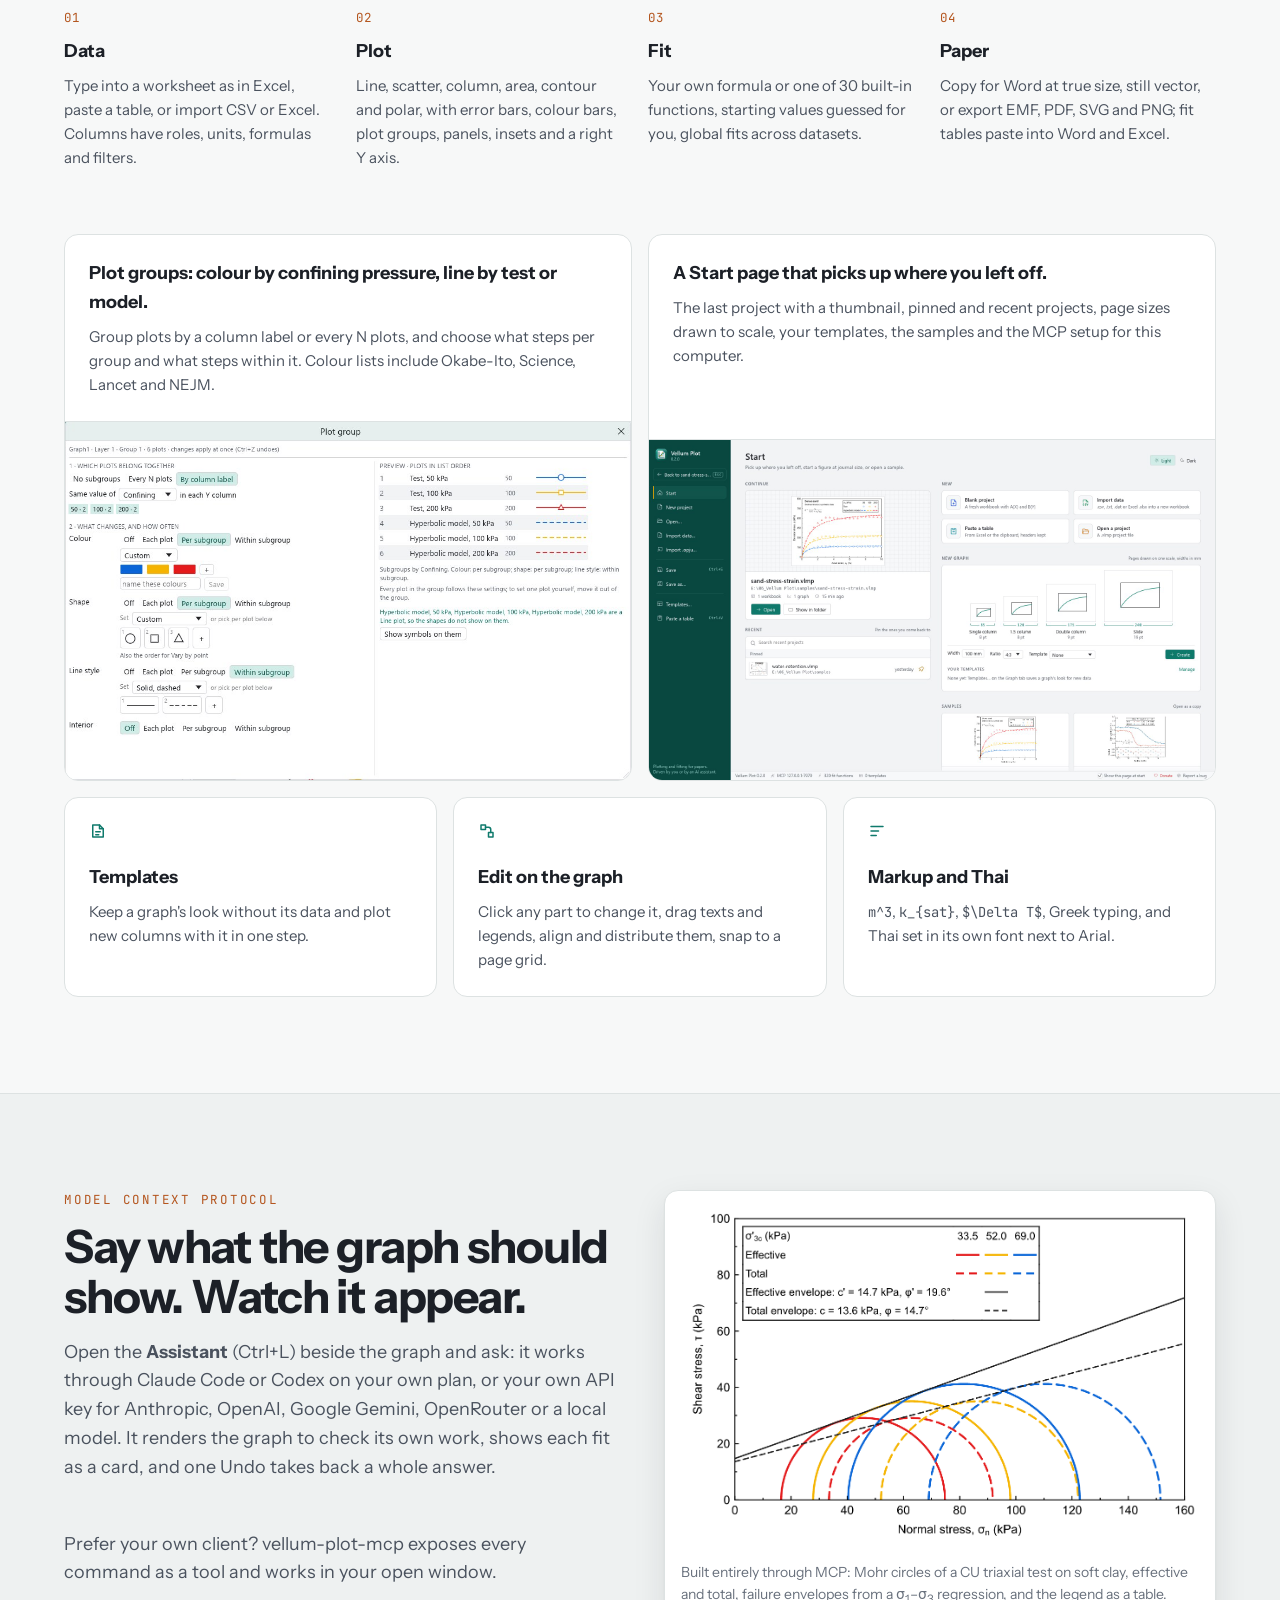
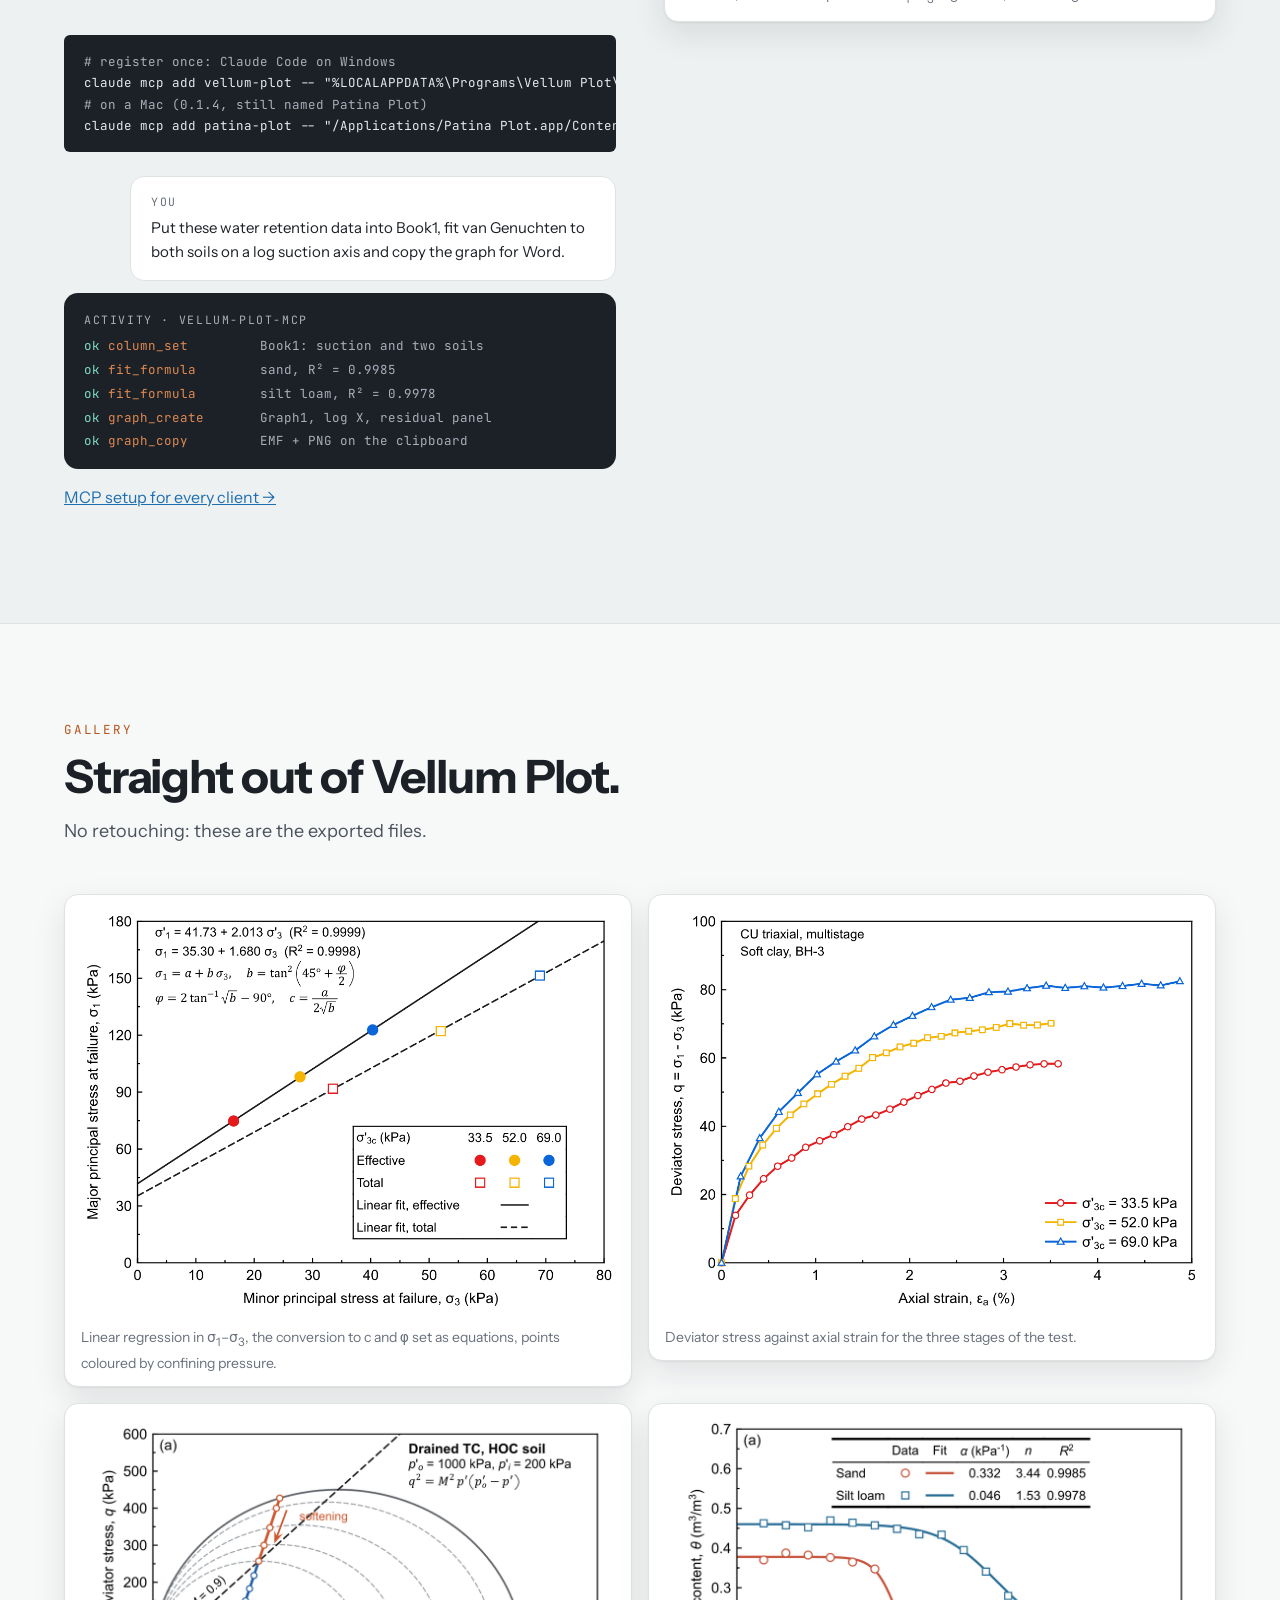
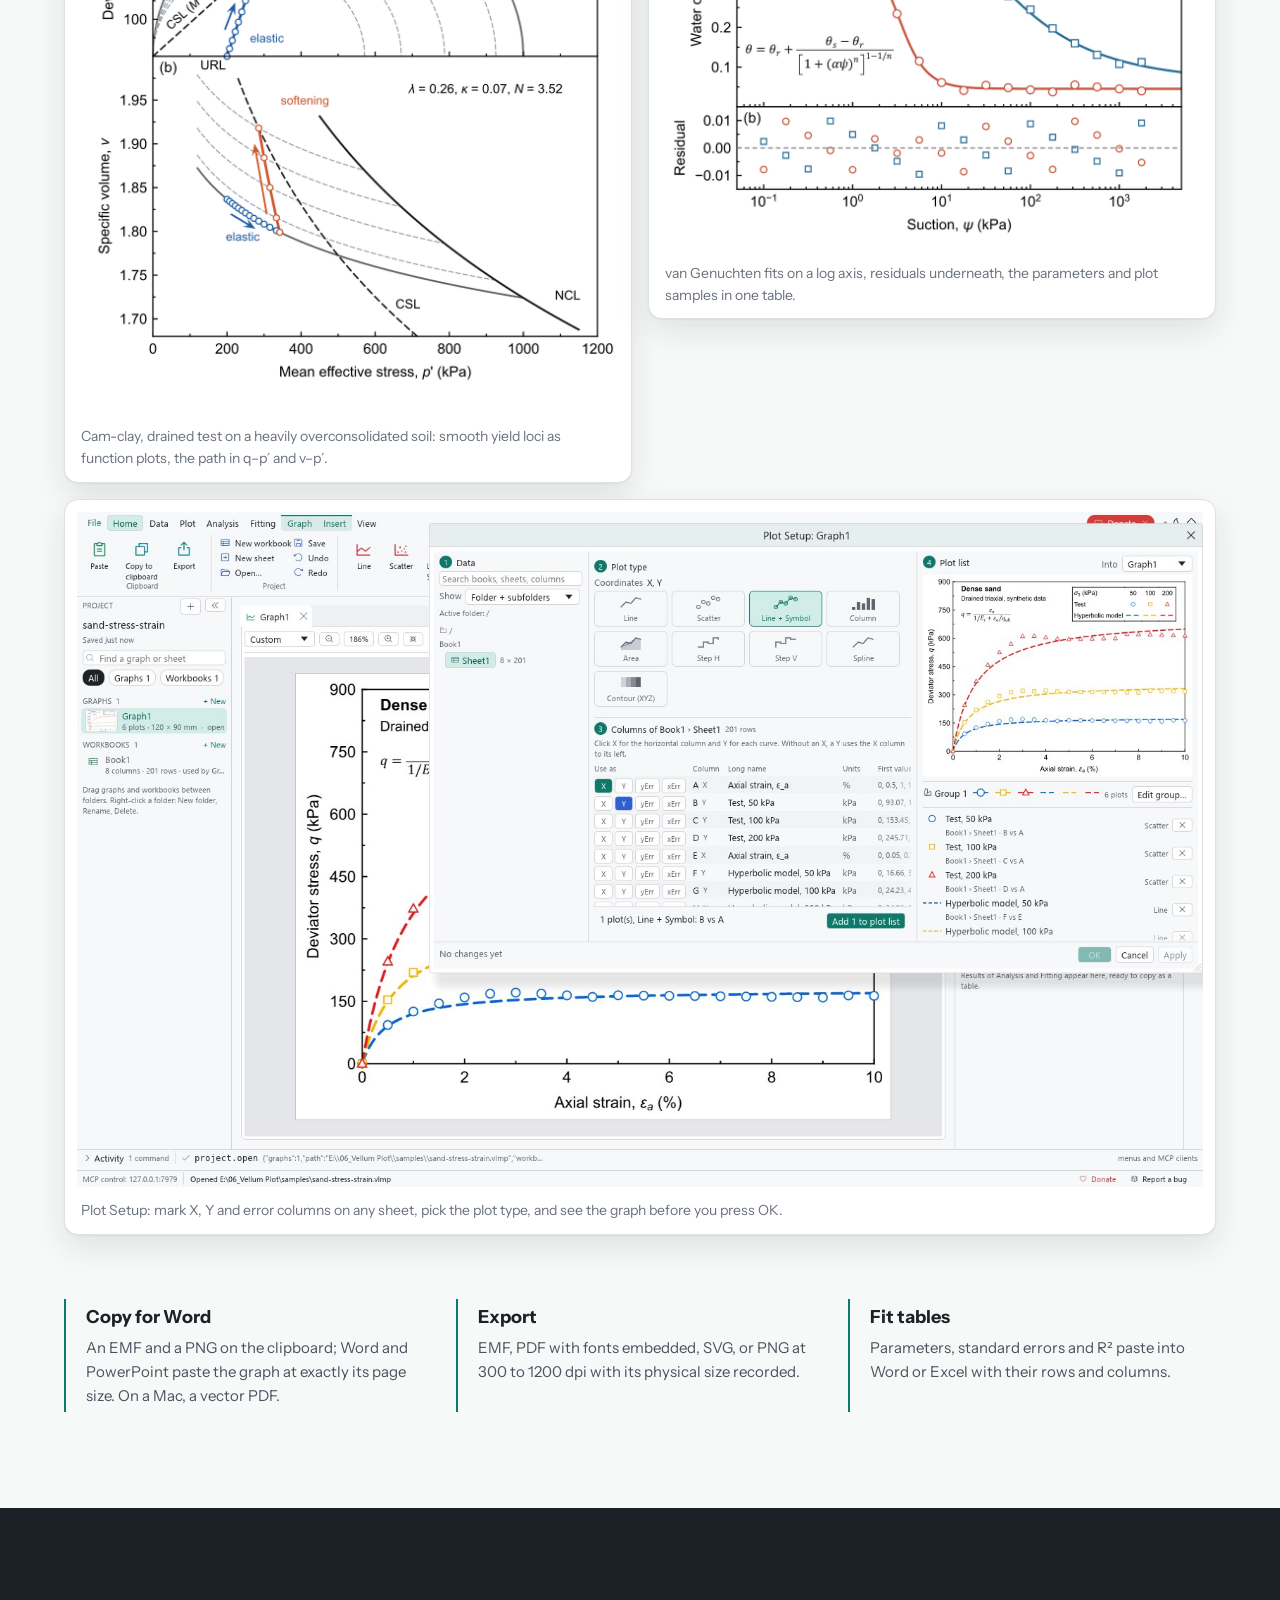
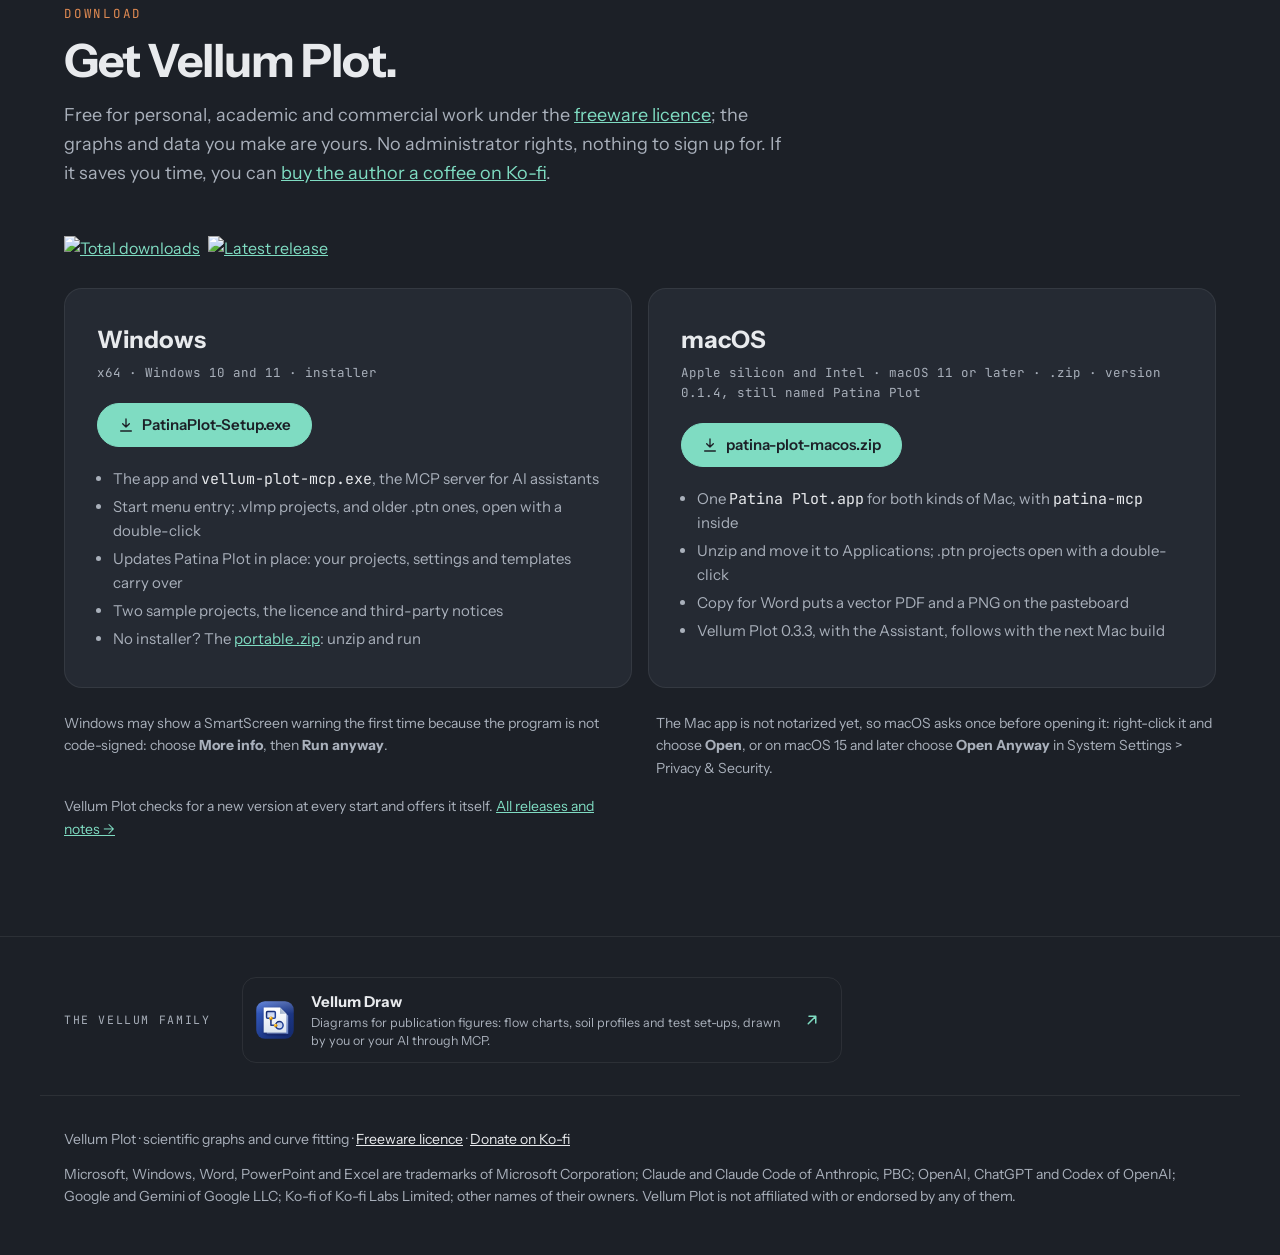
==== commit 6dc56ae3: "Site: Vellum Plot 0.3.3; the Assistant's message box in the manual" ====
--- a/index.html
+++ b/index.html
@@ -16,7 +16,7 @@
 
 <header class="top">
   <div class="wrap">
-    <a class="brand" href="./"><img src="assets/icon-256.png?v=2" alt="">Vellum Plot <small>v0.3.2</small></a>
+    <a class="brand" href="./"><img src="assets/icon-256.png?v=2" alt="">Vellum Plot <small>v0.3.3</small></a>
     <nav>
       <a href="#workflow">How it works</a>
       <a href="#agents">AI plotting</a>
@@ -67,7 +67,7 @@
 
 <div class="wrap report">
   <div class="report-head">
-    <p class="label">Fit report · Vellum Plot 0.3.2</p>
+    <p class="label">Fit report · Vellum Plot 0.3.3</p>
     <p class="fine">all values exact</p>
   </div>
   <table>
@@ -241,7 +241,7 @@
           <li>One <code>Patina Plot.app</code> for both kinds of Mac, with <code>patina-mcp</code> inside</li>
           <li>Unzip and move it to Applications; .ptn projects open with a double-click</li>
           <li>Copy for Word puts a vector PDF and a PNG on the pasteboard</li>
-          <li>Vellum Plot 0.3.2, with the Assistant, follows with the next Mac build</li>
+          <li>Vellum Plot 0.3.3, with the Assistant, follows with the next Mac build</li>
         </ul>
       </div>
     </div>
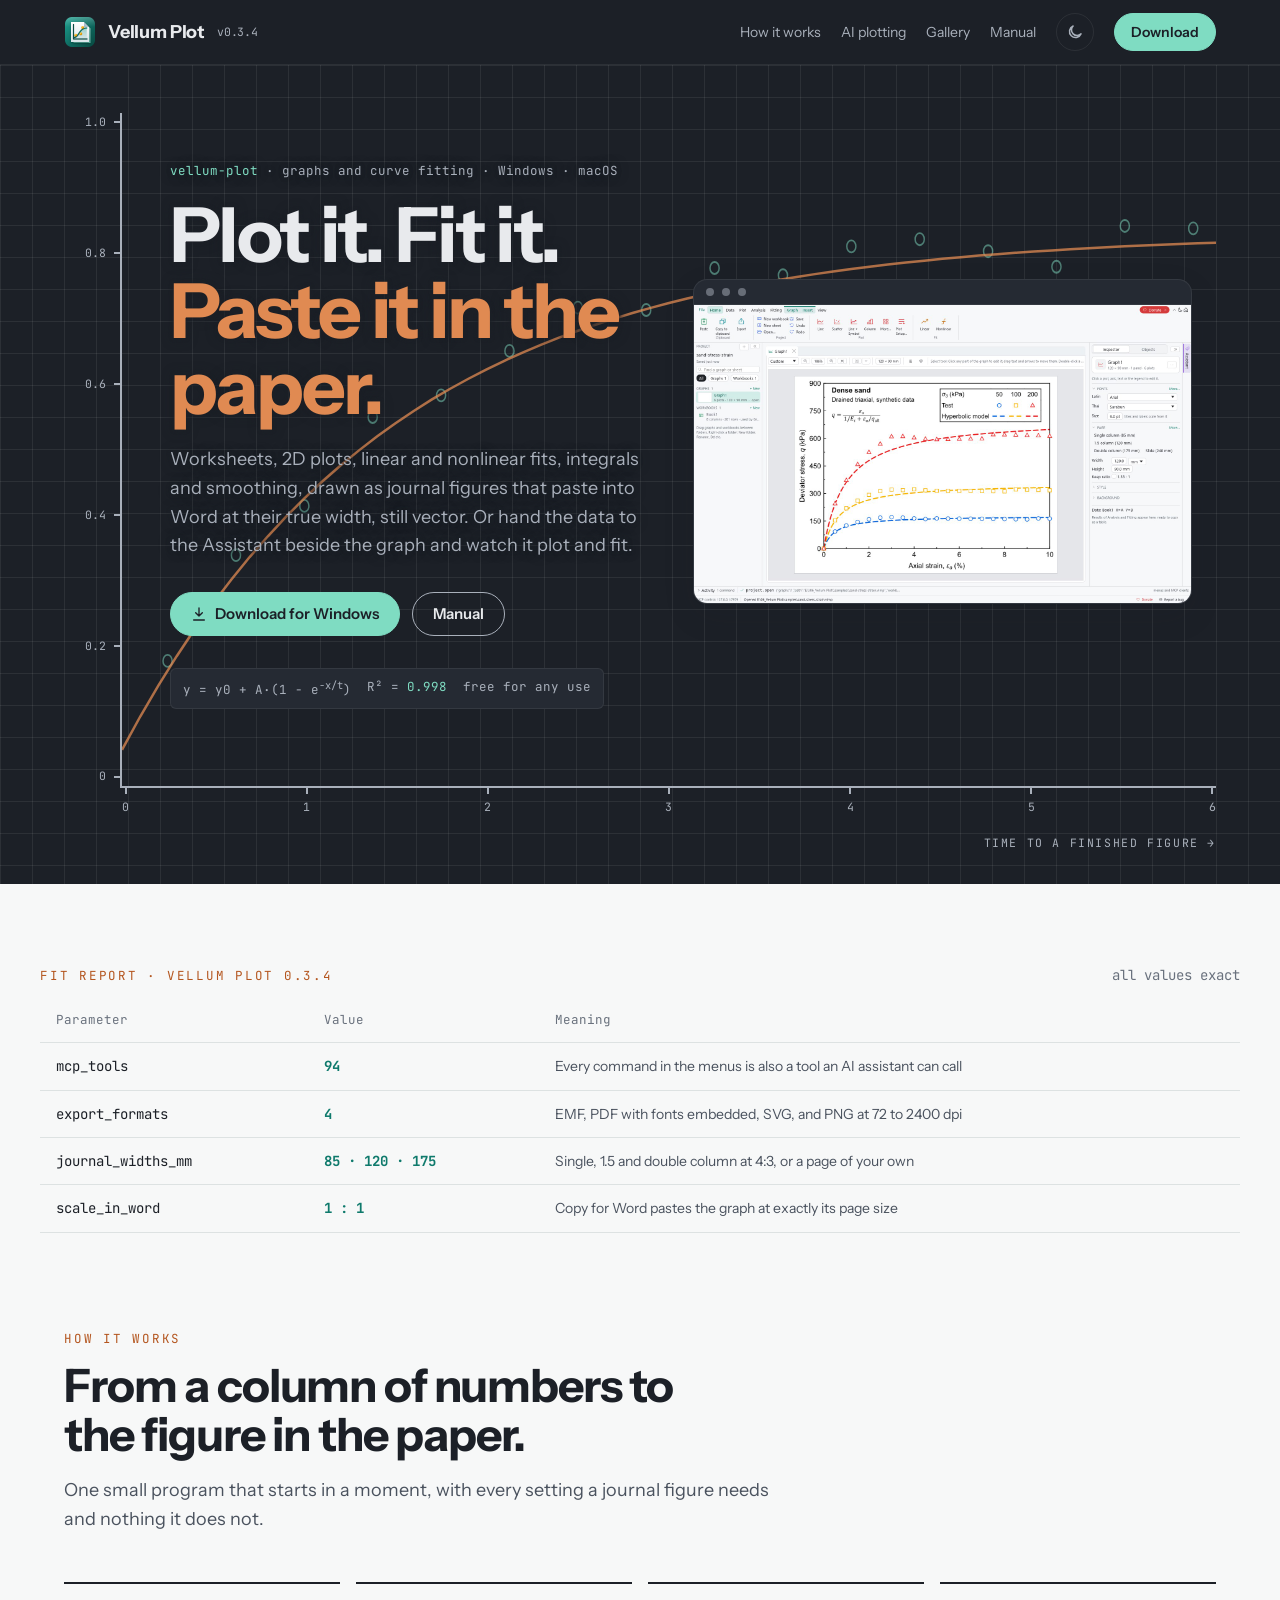
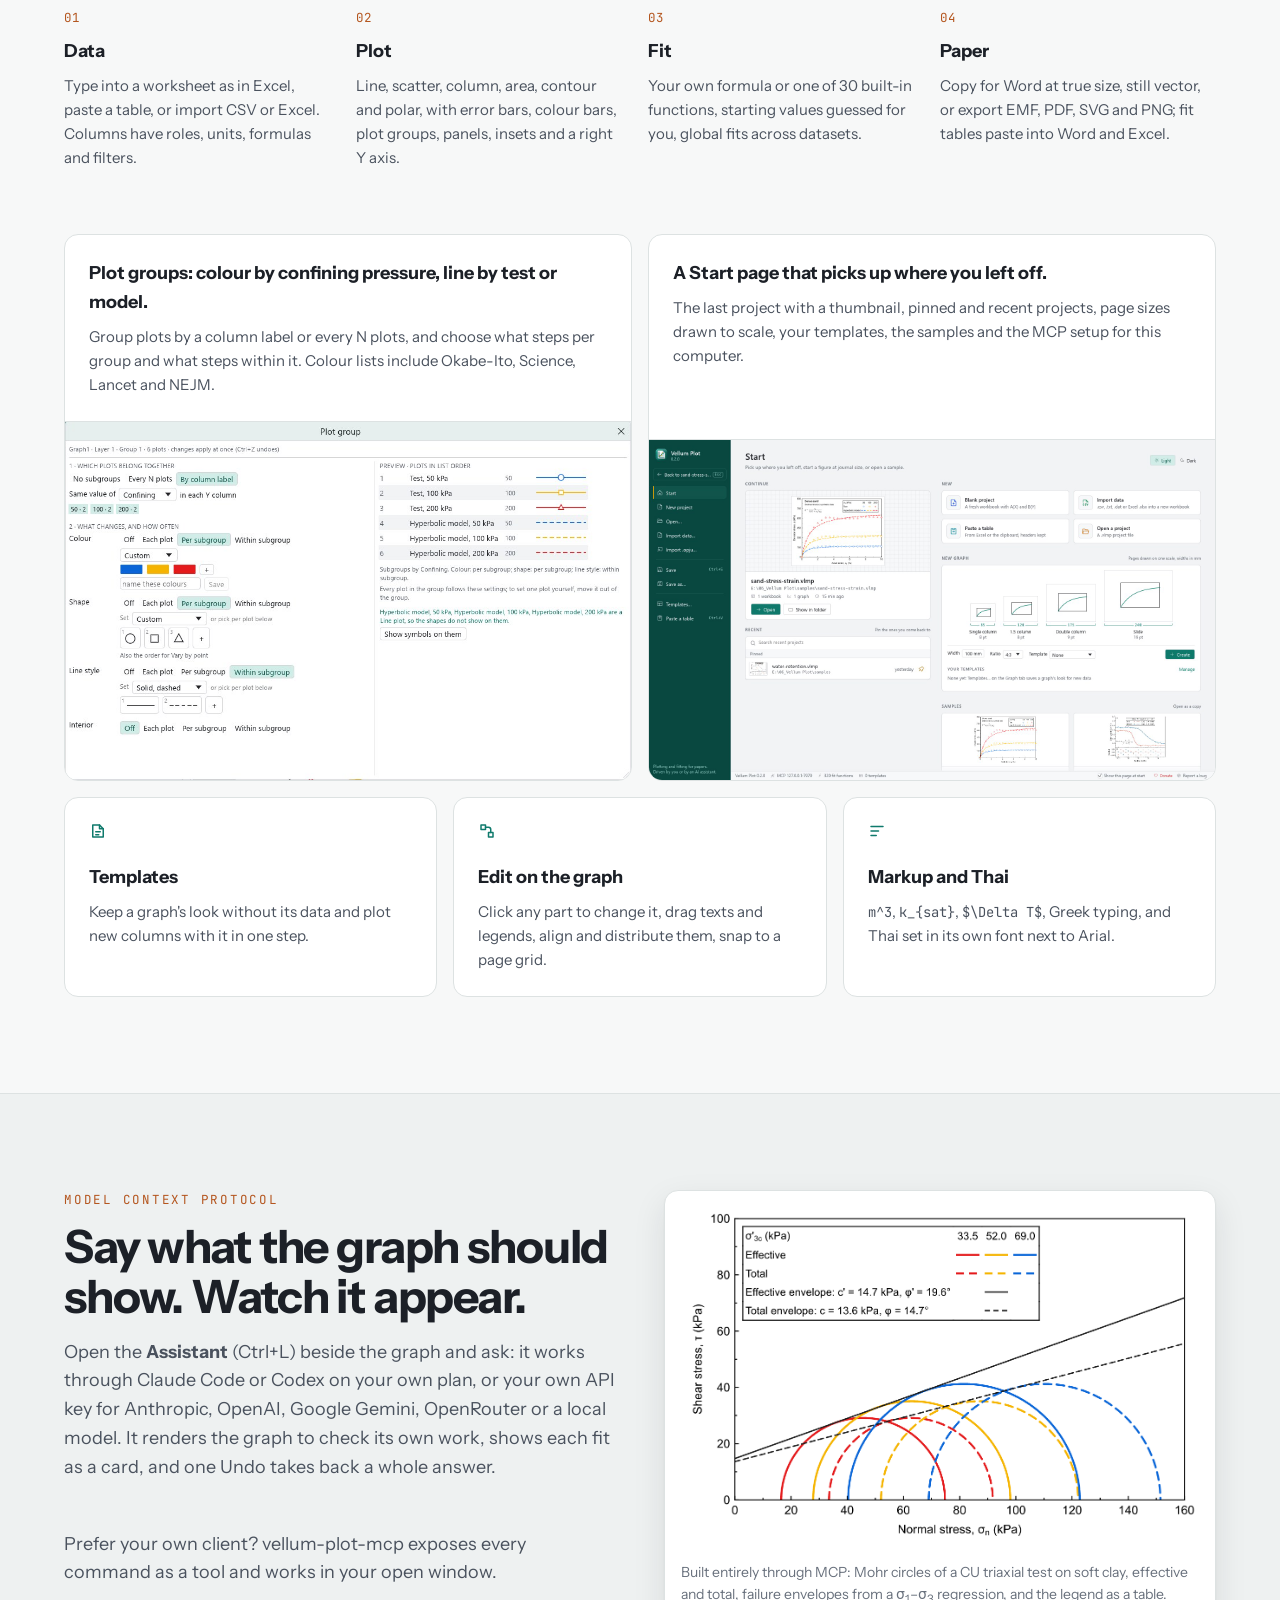
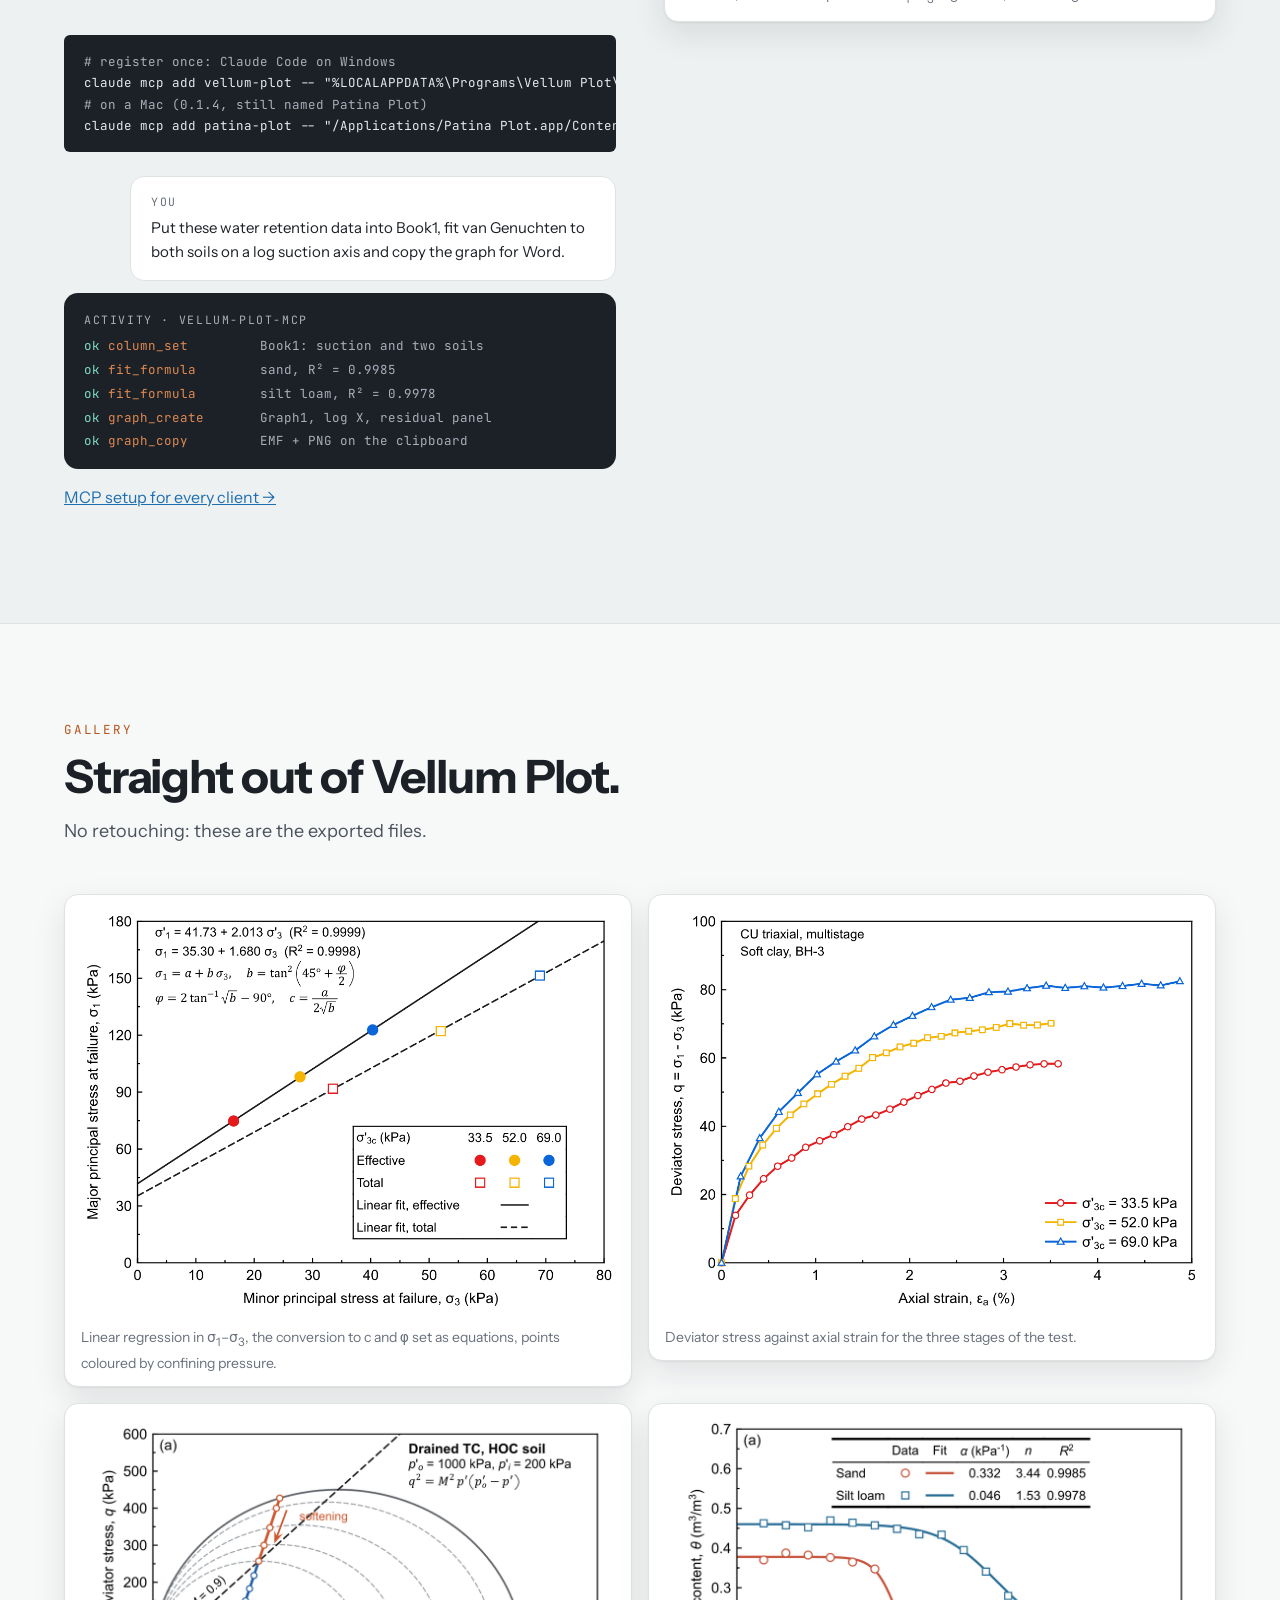
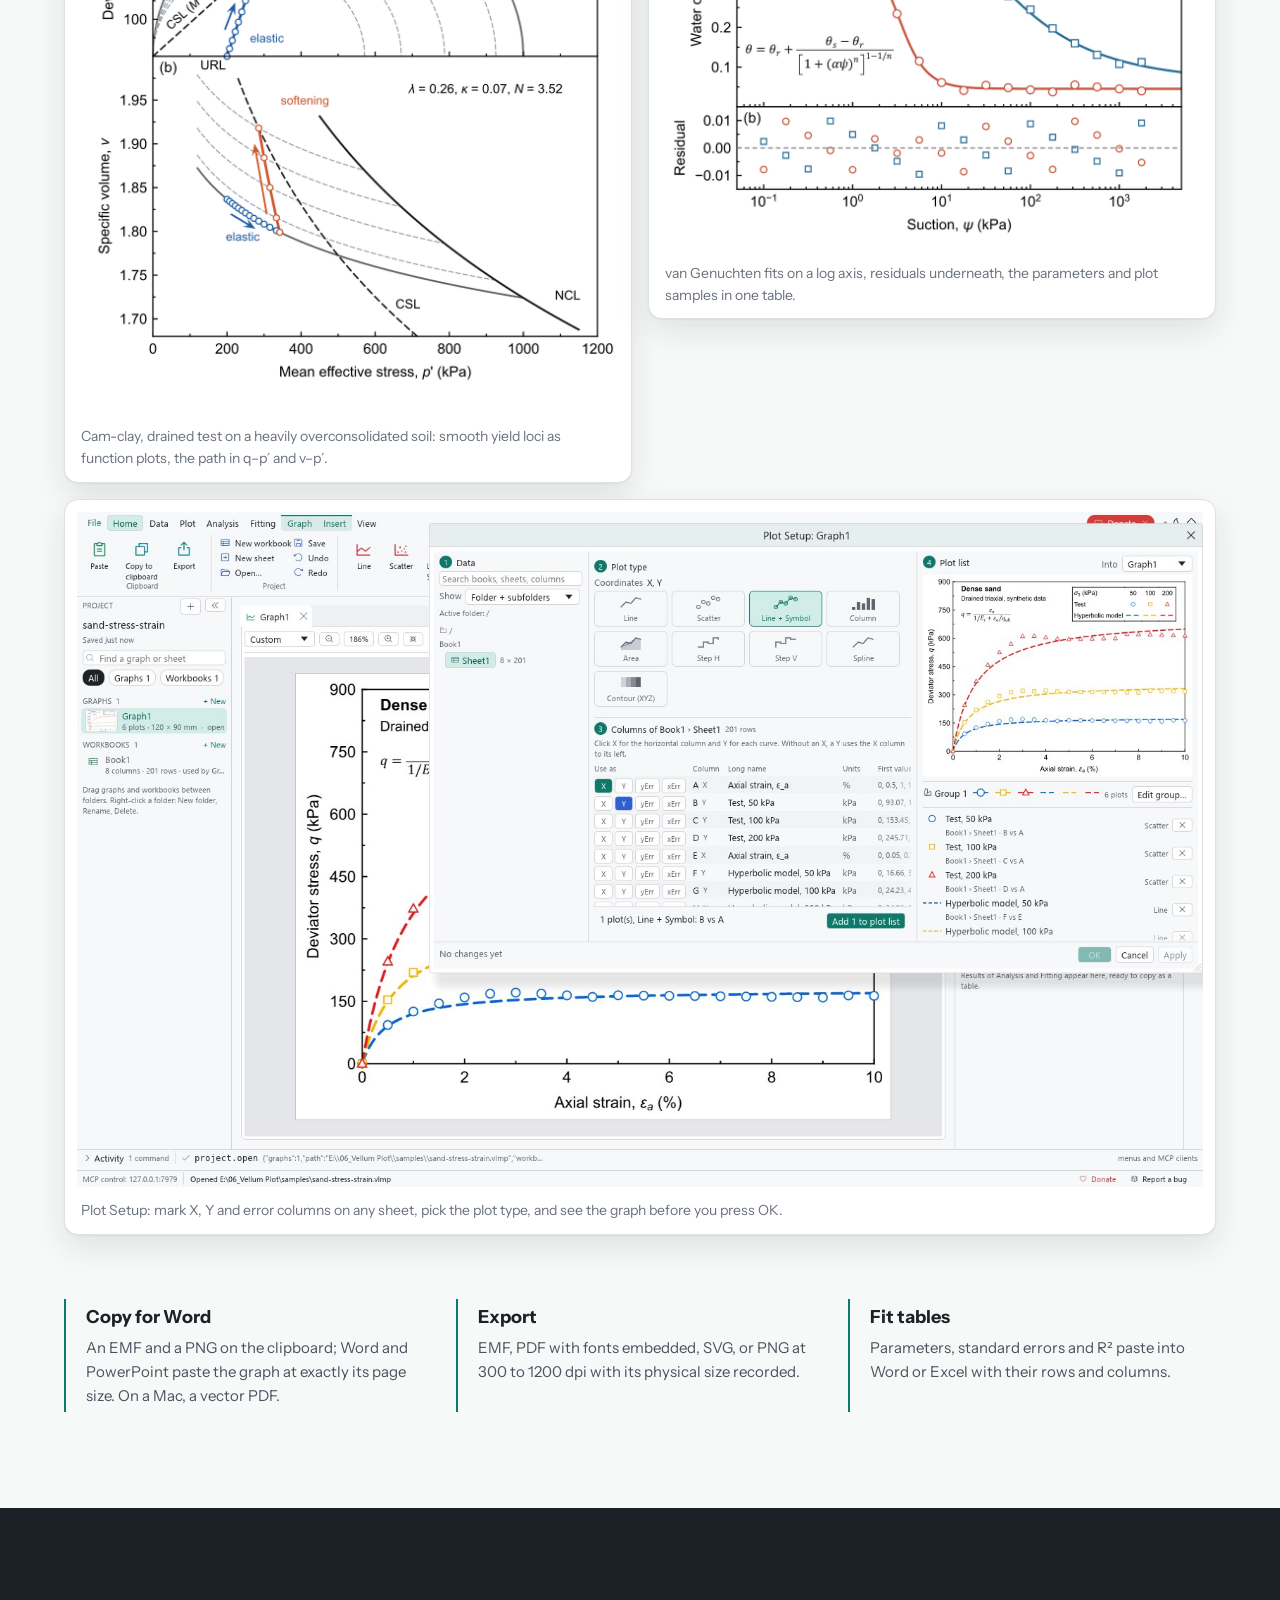
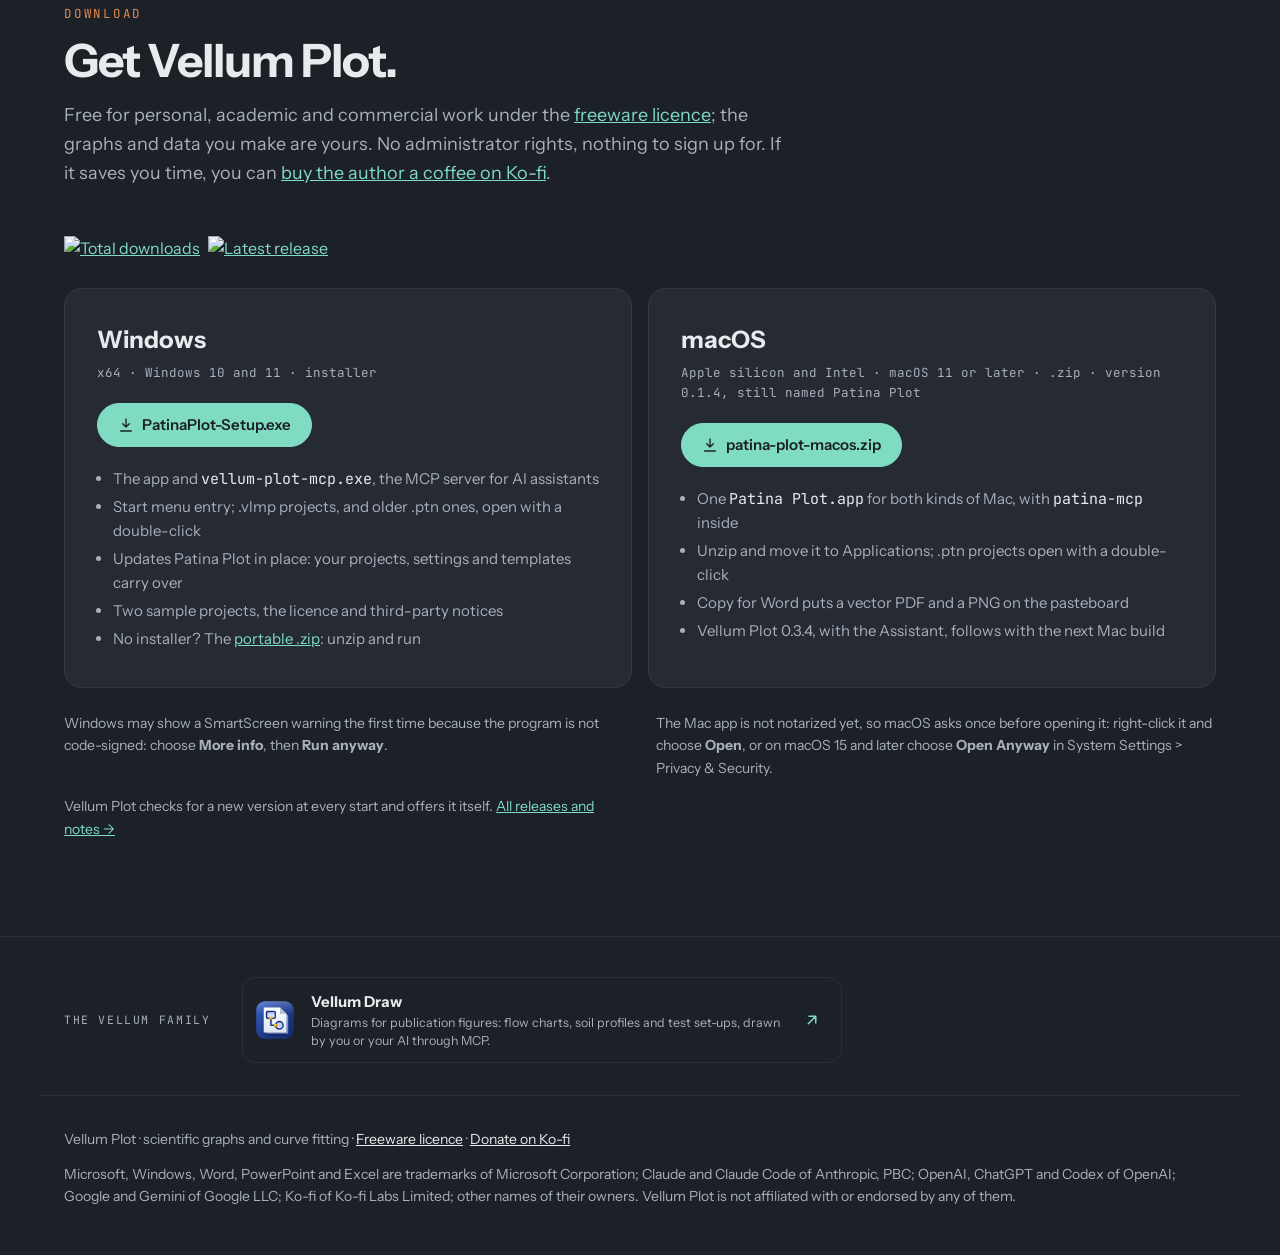
==== commit c4a4fba5: "Site: Vellum Plot 0.3.4; the Assistant's chats, pictures and gear in the manual Co-Authored-By: Clau" ====
--- a/index.html
+++ b/index.html
@@ -16,7 +16,7 @@
 
 <header class="top">
   <div class="wrap">
-    <a class="brand" href="./"><img src="assets/icon-256.png?v=2" alt="">Vellum Plot <small>v0.3.3</small></a>
+    <a class="brand" href="./"><img src="assets/icon-256.png?v=2" alt="">Vellum Plot <small>v0.3.4</small></a>
     <nav>
       <a href="#workflow">How it works</a>
       <a href="#agents">AI plotting</a>
@@ -67,7 +67,7 @@
 
 <div class="wrap report">
   <div class="report-head">
-    <p class="label">Fit report · Vellum Plot 0.3.3</p>
+    <p class="label">Fit report · Vellum Plot 0.3.4</p>
     <p class="fine">all values exact</p>
   </div>
   <table>
@@ -241,7 +241,7 @@
           <li>One <code>Patina Plot.app</code> for both kinds of Mac, with <code>patina-mcp</code> inside</li>
           <li>Unzip and move it to Applications; .ptn projects open with a double-click</li>
           <li>Copy for Word puts a vector PDF and a PNG on the pasteboard</li>
-          <li>Vellum Plot 0.3.3, with the Assistant, follows with the next Mac build</li>
+          <li>Vellum Plot 0.3.4, with the Assistant, follows with the next Mac build</li>
         </ul>
       </div>
     </div>
